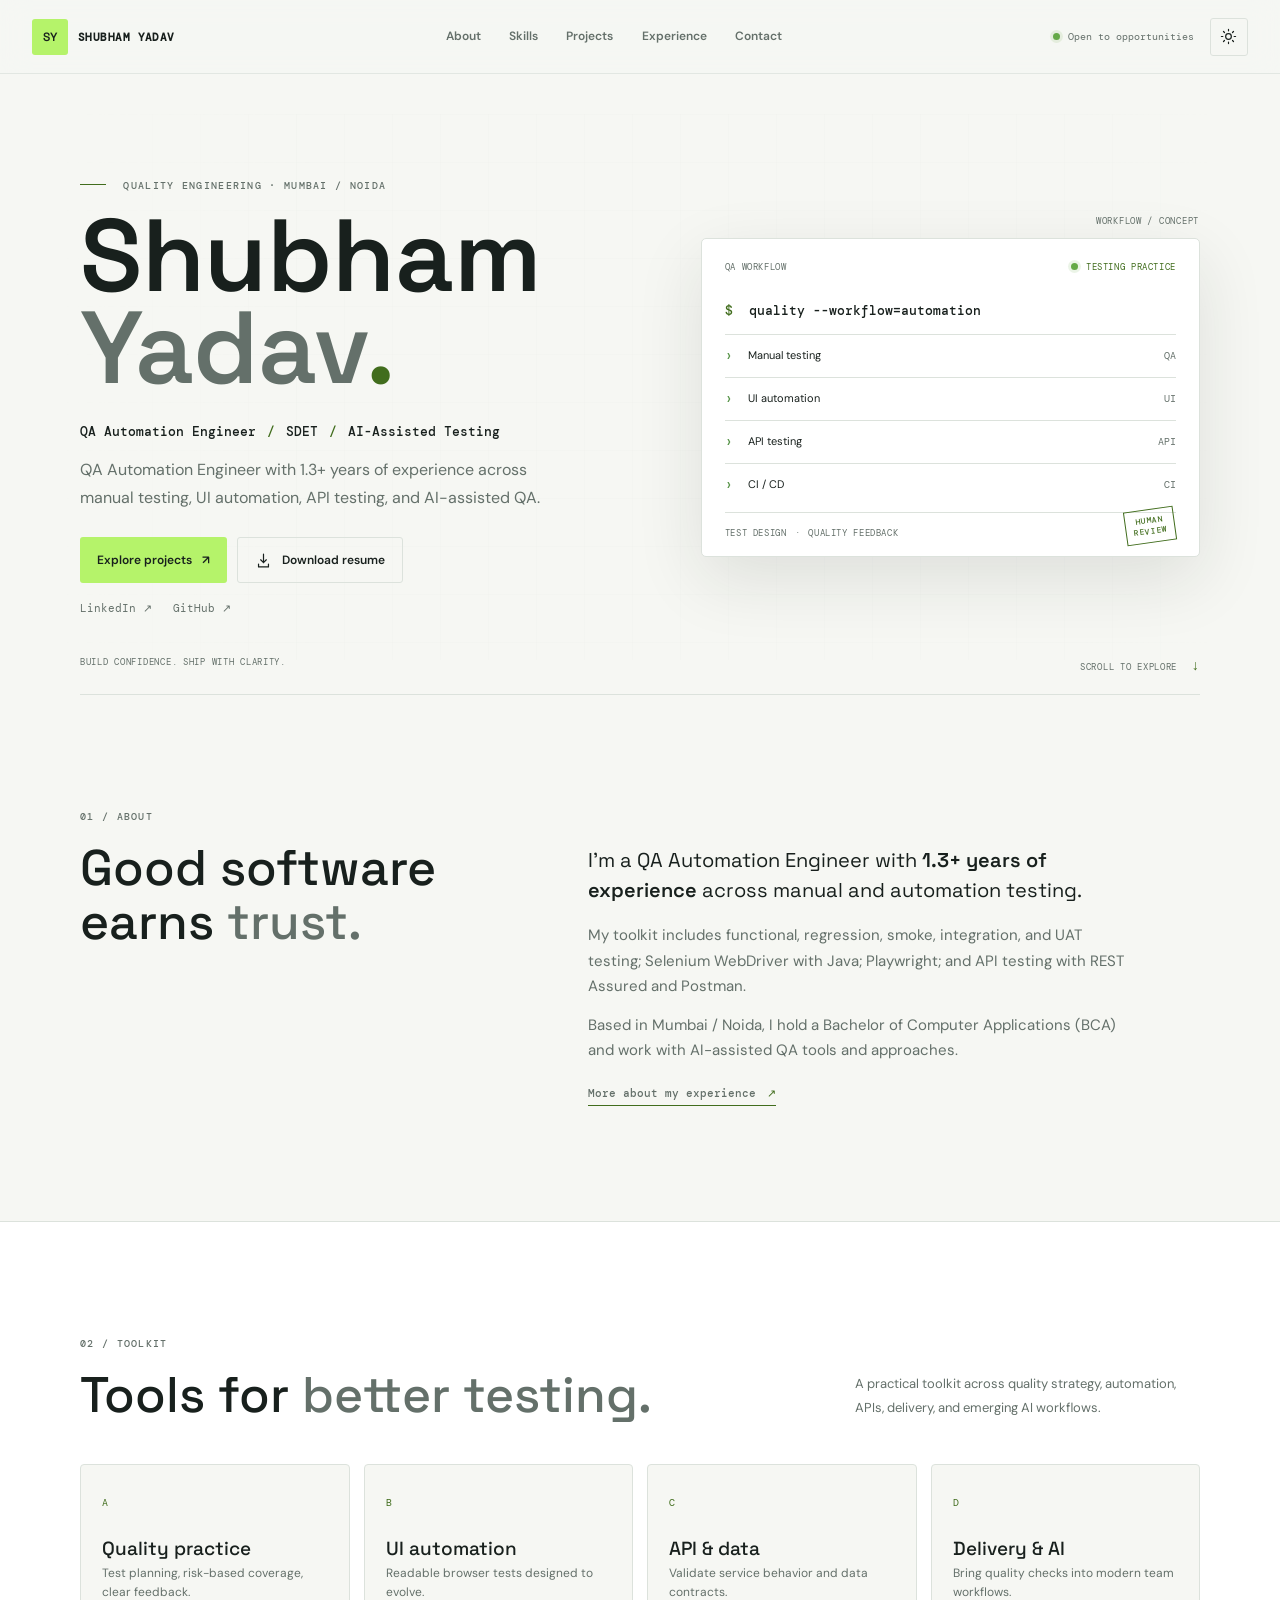
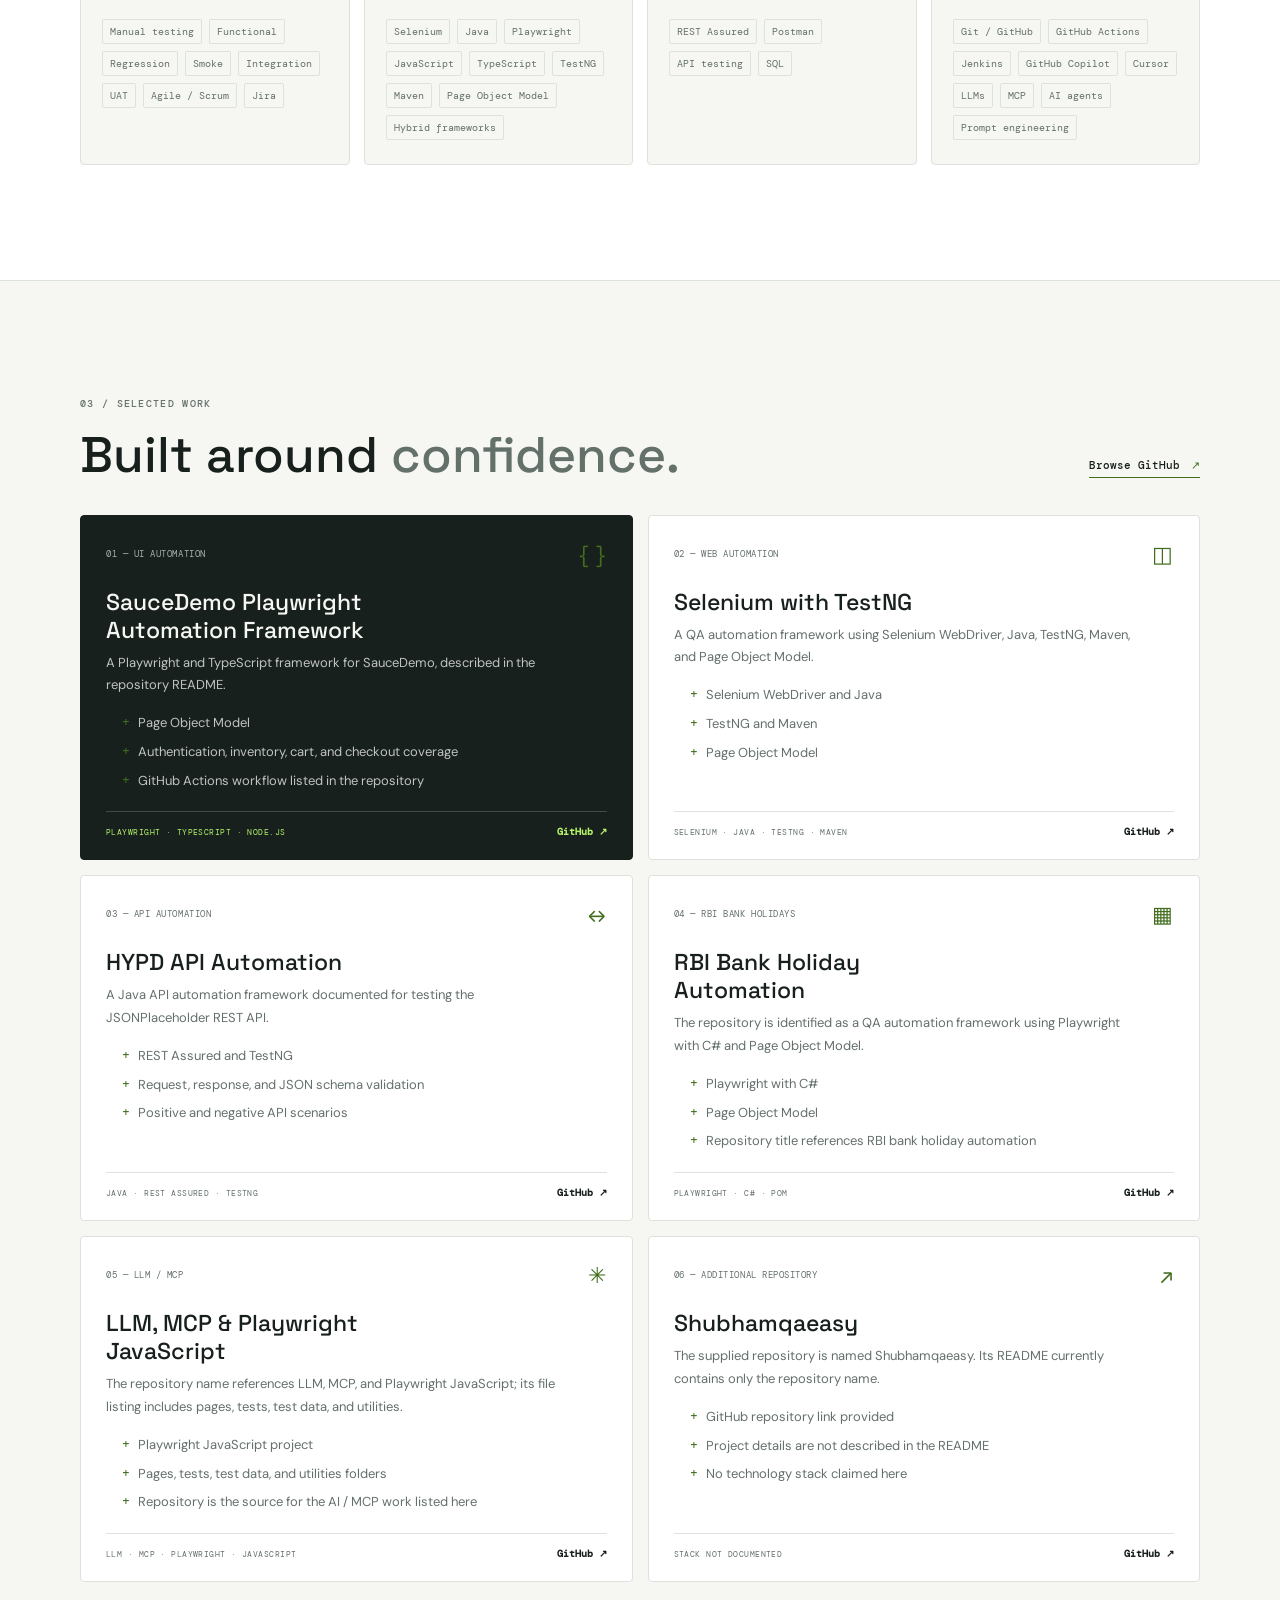
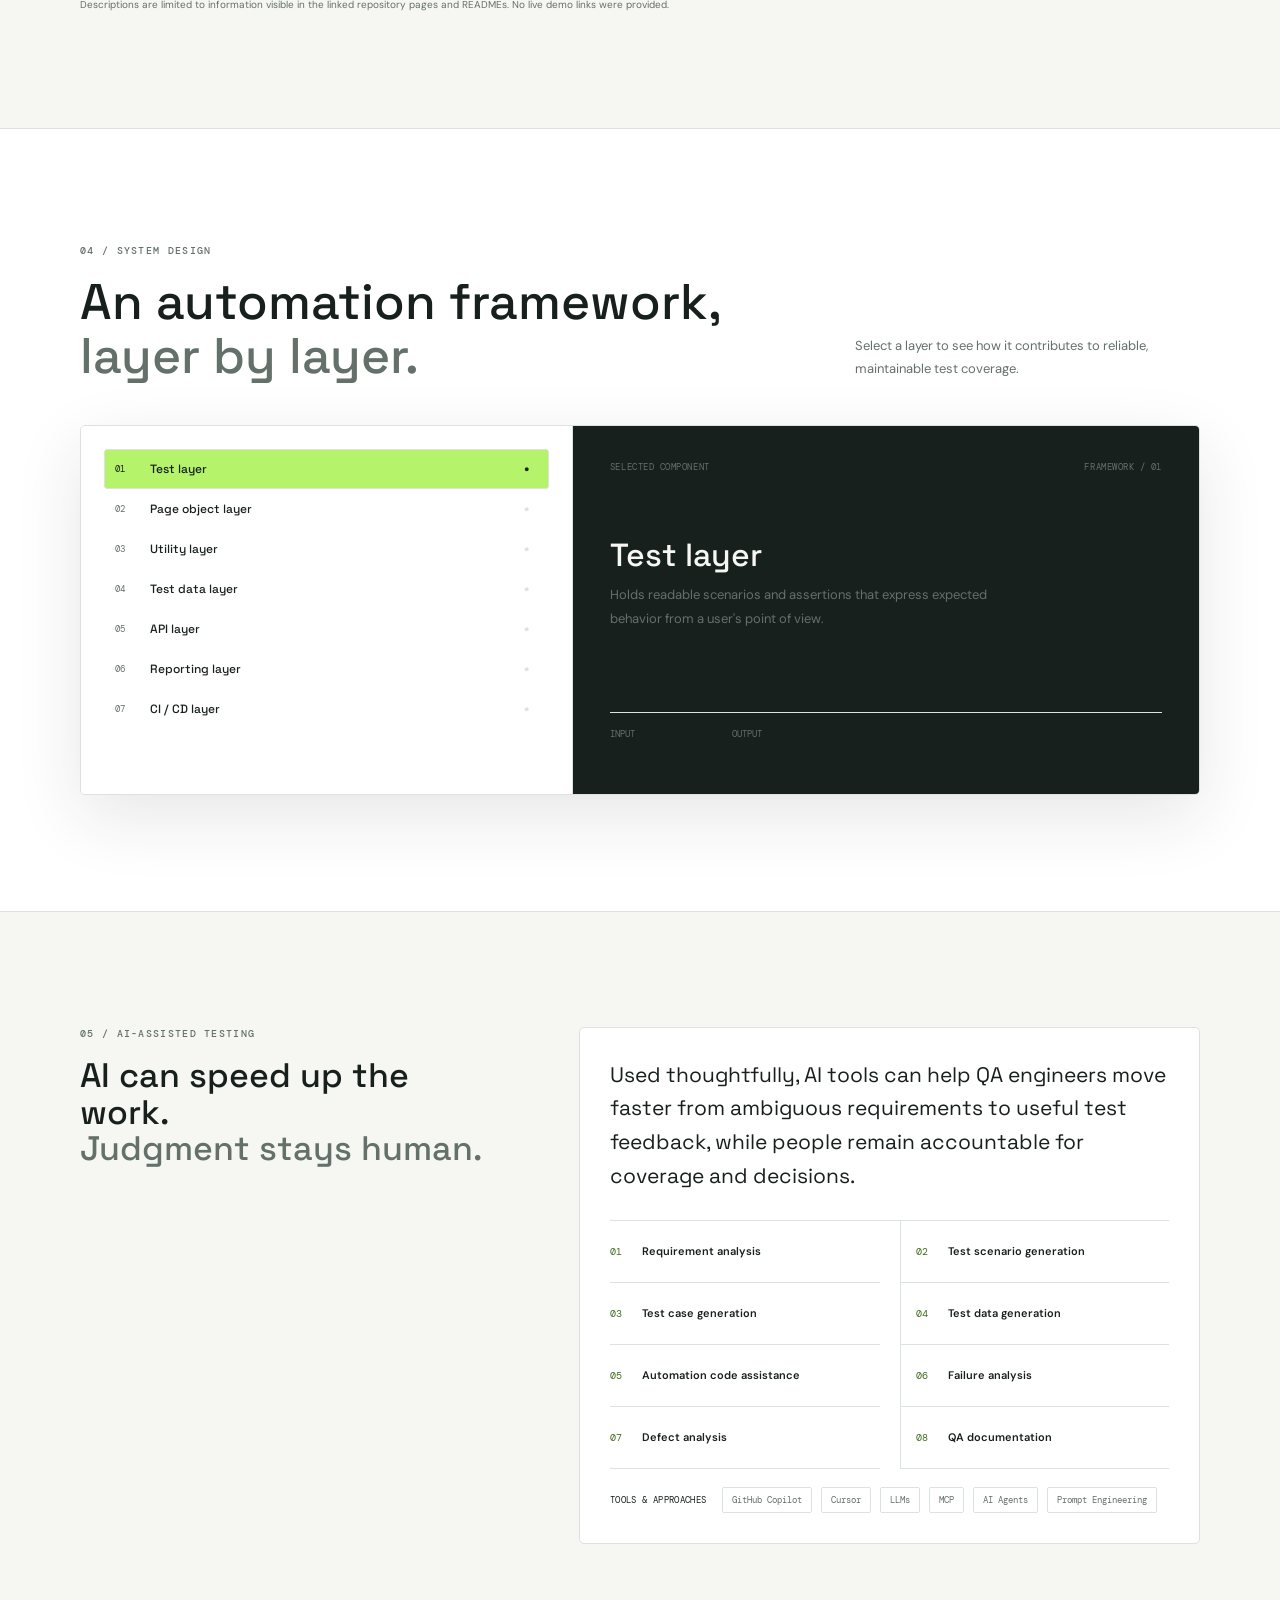
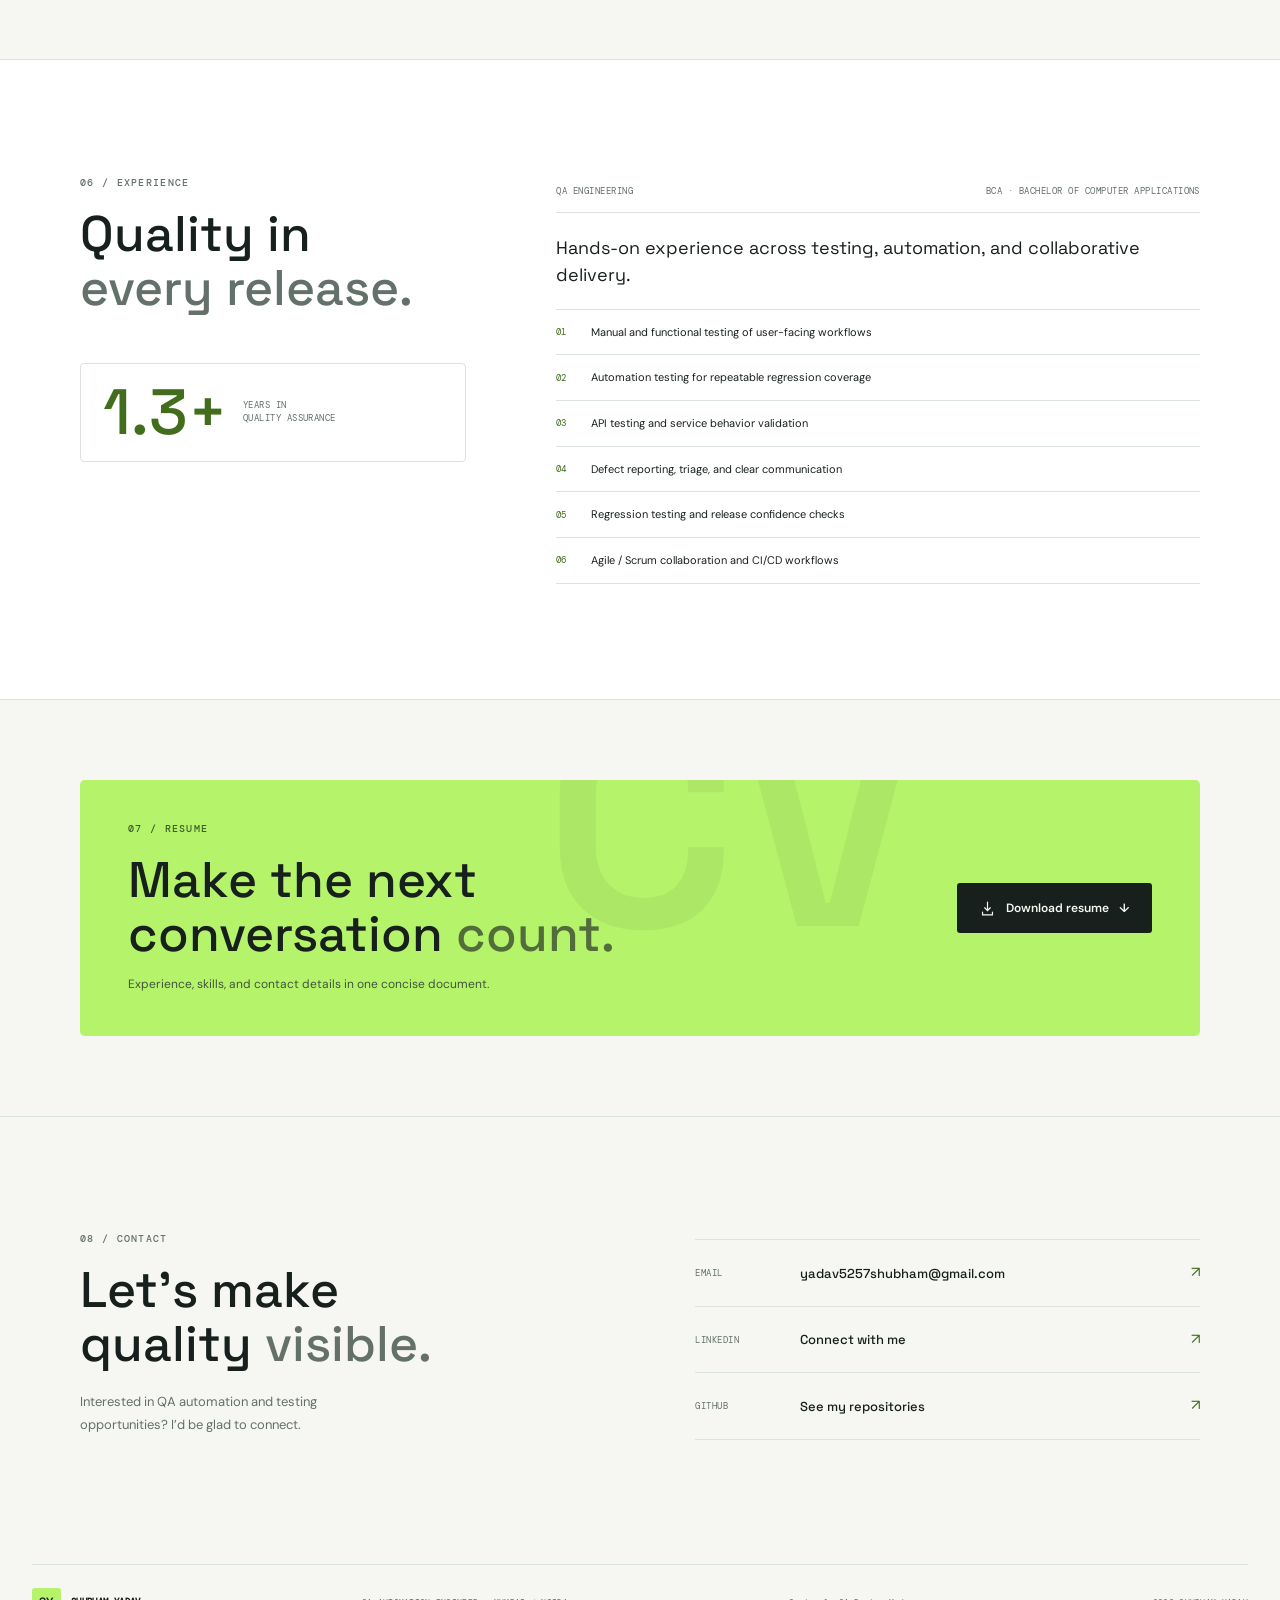
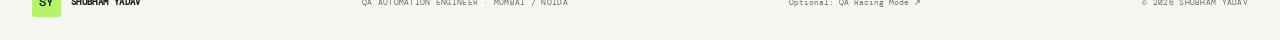
==== index.html @ bbe13eb7 "Creating QA Automation Portfolio" ====
<!doctype html>
<html lang="en" data-theme="light">
  <head>
    <meta charset="utf-8" />
    <meta name="viewport" content="width=device-width, initial-scale=1" />
    <meta name="theme-color" content="#f6f7f3" />
    <meta name="description" content="Shubham Yadav is a QA Automation Engineer focused on reliable web, API, and AI-assisted testing." />
    <meta property="og:title" content="Shubham Yadav | QA Automation Engineer" />
    <meta property="og:description" content="QA Automation Engineer · SDET · AI-Assisted Testing" />
    <meta property="og:type" content="website" />
    <title>Shubham Yadav | QA Automation Engineer</title>
    <link rel="preconnect" href="https://fonts.googleapis.com" />
    <link rel="preconnect" href="https://fonts.gstatic.com" crossorigin />
    <link href="https://fonts.googleapis.com/css2?family=DM+Mono:wght@400;500&family=DM+Sans:wght@400;500;600;700&family=Space+Grotesk:wght@400;500;600;700&display=swap" rel="stylesheet" />
    <link rel="stylesheet" href="styles.css" />
    <script src="script.js" defer></script>
  </head>
  <body>
    <a class="skip-link" href="#main">Skip to content</a>
    <header class="site-header">
      <a class="wordmark" href="#home" aria-label="Shubham Yadav home"><span class="wordmark-mark">SY</span><span>SHUBHAM YADAV</span></a>
      <nav class="main-nav" id="main-navigation" aria-label="Main navigation">
        <a href="#about">About</a><a href="#skills">Skills</a><a href="#projects">Projects</a><a href="#experience">Experience</a><a href="#contact">Contact</a>
      </nav>
      <div class="header-actions">
        <a class="availability" href="mailto:yadav5257shubham@gmail.com"><span class="status-dot"></span> Open to opportunities</a>
        <button class="icon-button menu-toggle" type="button" aria-label="Open navigation" aria-expanded="false" aria-controls="main-navigation"><span></span><span></span></button>
        <button class="icon-button theme-toggle" type="button" aria-label="Switch to dark mode" title="Switch color theme"><svg class="sun-icon" viewBox="0 0 24 24" aria-hidden="true"><circle cx="12" cy="12" r="4"/><path d="M12 2v2m0 16v2M4.93 4.93l1.42 1.42m11.3 11.3 1.42 1.42M2 12h2m16 0h2M4.93 19.07l1.42-1.42m11.3-11.3 1.42-1.42"/></svg><svg class="moon-icon" viewBox="0 0 24 24" aria-hidden="true"><path d="M20.5 15.5A8.5 8.5 0 0 1 8.5 3.5a8.7 8.7 0 1 0 12 12Z"/></svg></button>
      </div>
    </header>

    <main id="main">
      <section class="hero section-wrap" id="home" aria-labelledby="hero-title">
        <div class="hero-copy reveal">
          <p class="eyebrow"><span class="eyebrow-line"></span> QUALITY ENGINEERING · MUMBAI / NOIDA</p>
          <h1 id="hero-title">Shubham<br /><span>Yadav<span class="hero-period">.</span></span></h1>
          <p class="hero-role">QA Automation Engineer <span>/</span> SDET <span>/</span> AI-Assisted Testing</p>
          <p class="hero-intro">QA Automation Engineer with 1.3+ years of experience across manual testing, UI automation, API testing, and AI-assisted QA.</p>
          <div class="hero-actions">
            <a class="button button-primary" href="#projects">Explore projects <span aria-hidden="true">↗</span></a>
            <a class="button button-secondary" href="resume.html" download="Shubham-Yadav-Resume.html"><svg viewBox="0 0 24 24" aria-hidden="true"><path d="M12 3v12m0 0 4-4m-4 4-4-4M5 17v4h14v-4"/></svg> Download resume</a>
          </div>
          <div class="social-links"><a href="https://www.linkedin.com/in/shubham-yadav-qa-engineer" target="_blank" rel="noopener noreferrer">LinkedIn <span aria-hidden="true">↗</span></a><a href="https://github.com/shubhamyadav-qa" target="_blank" rel="noopener noreferrer">GitHub <span aria-hidden="true">↗</span></a></div>
        </div>
        <div class="hero-visual reveal" aria-label="Illustration of a quality assurance test run">
          <div class="visual-top"><span>QA WORKFLOW</span><span class="visual-pass"><i></i> TESTING PRACTICE</span></div>
          <div class="visual-title"><span class="terminal-prompt">$</span> quality --workflow=automation</div>
          <div class="test-list">
            <div class="test-row"><span class="test-check">›</span><span>Manual testing</span><span class="test-duration">QA</span></div>
            <div class="test-row"><span class="test-check">›</span><span>UI automation</span><span class="test-duration">UI</span></div>
            <div class="test-row"><span class="test-check">›</span><span>API testing</span><span class="test-duration">API</span></div>
            <div class="test-row"><span class="test-check">›</span><span>CI / CD</span><span class="test-duration">CI</span></div>
          </div>
          <div class="visual-footer"><span>TEST DESIGN</span><span>·</span><span>QUALITY FEEDBACK</span><span class="coverage-stamp">HUMAN<br />REVIEW</span></div>
          <div class="visual-index">WORKFLOW / CONCEPT</div>
        </div>
        <div class="hero-bottom"><span>BUILD CONFIDENCE. SHIP WITH CLARITY.</span><a href="#about">SCROLL TO EXPLORE <span aria-hidden="true">↓</span></a></div>
      </section>

      <section class="about section-wrap section-pad" id="about">
        <div class="section-heading reveal"><p class="eyebrow">01 / ABOUT</p><h2>Good software<br />earns <em>trust.</em></h2></div>
        <div class="about-copy reveal"><p class="lead-copy">I’m a QA Automation Engineer with <strong>1.3+ years of experience</strong> across manual and automation testing.</p><p>My toolkit includes functional, regression, smoke, integration, and UAT testing; Selenium WebDriver with Java; Playwright; and API testing with REST Assured and Postman.</p><p>Based in Mumbai / Noida, I hold a Bachelor of Computer Applications (BCA) and work with AI-assisted QA tools and approaches.</p><a class="text-link" href="#experience">More about my experience <span aria-hidden="true">↗</span></a></div>
      </section>

      <section class="skills section-pad" id="skills">
        <div class="section-wrap"><div class="section-heading section-heading-wide reveal"><div><p class="eyebrow">02 / TOOLKIT</p><h2>Tools for <em>better testing.</em></h2></div><p class="section-note">A practical toolkit across quality strategy, automation, APIs, delivery, and emerging AI workflows.</p></div>
          <div class="skill-grid">
            <article class="skill-card reveal"><span class="card-number">A</span><h3>Quality practice</h3><p>Test planning, risk-based coverage, clear feedback.</p><div class="tag-list"><span>Manual testing</span><span>Functional</span><span>Regression</span><span>Smoke</span><span>Integration</span><span>UAT</span><span>Agile / Scrum</span><span>Jira</span></div></article>
            <article class="skill-card reveal"><span class="card-number">B</span><h3>UI automation</h3><p>Readable browser tests designed to evolve.</p><div class="tag-list"><span>Selenium</span><span>Java</span><span>Playwright</span><span>JavaScript</span><span>TypeScript</span><span>TestNG</span><span>Maven</span><span>Page Object Model</span><span>Hybrid frameworks</span></div></article>
            <article class="skill-card reveal"><span class="card-number">C</span><h3>API &amp; data</h3><p>Validate service behavior and data contracts.</p><div class="tag-list"><span>REST Assured</span><span>Postman</span><span>API testing</span><span>SQL</span></div></article>
            <article class="skill-card reveal"><span class="card-number">D</span><h3>Delivery &amp; AI</h3><p>Bring quality checks into modern team workflows.</p><div class="tag-list"><span>Git / GitHub</span><span>GitHub Actions</span><span>Jenkins</span><span>GitHub Copilot</span><span>Cursor</span><span>LLMs</span><span>MCP</span><span>AI agents</span><span>Prompt engineering</span></div></article>
          </div>
        </div>
      </section>

      <section class="projects section-wrap section-pad" id="projects">
        <div class="section-heading section-heading-wide reveal"><div><p class="eyebrow">03 / SELECTED WORK</p><h2>Built around <em>confidence.</em></h2></div><a class="text-link" href="https://github.com/shubhamyadav-qa?tab=repositories" target="_blank" rel="noopener noreferrer">Browse GitHub <span aria-hidden="true">↗</span></a></div>
        <div class="project-grid">
          <article class="project-card project-feature reveal"><div class="project-meta"><span>01 — UI AUTOMATION</span><span class="project-glyph">{ }</span></div><h3>SauceDemo Playwright<br />Automation Framework</h3><p>A Playwright and TypeScript framework for SauceDemo, described in the repository README.</p><ul><li>Page Object Model</li><li>Authentication, inventory, cart, and checkout coverage</li><li>GitHub Actions workflow listed in the repository</li></ul><div class="project-bottom"><div class="project-tech">PLAYWRIGHT · TYPESCRIPT · NODE.JS</div><a href="https://github.com/shubhamyadav-qa/hypd-sdet-ui-automation-assignment" target="_blank" rel="noopener noreferrer" class="project-link">GitHub <span aria-hidden="true">↗</span></a></div></article>
          <article class="project-card reveal"><div class="project-meta"><span>02 — WEB AUTOMATION</span><span class="project-glyph">◫</span></div><h3>Selenium with TestNG</h3><p>A QA automation framework using Selenium WebDriver, Java, TestNG, Maven, and Page Object Model.</p><ul><li>Selenium WebDriver and Java</li><li>TestNG and Maven</li><li>Page Object Model</li></ul><div class="project-bottom"><div class="project-tech">SELENIUM · JAVA · TESTNG · MAVEN</div><a href="https://github.com/shubhamyadav-qa/qa-automation-framework-selenium-java" target="_blank" rel="noopener noreferrer" class="project-link">GitHub <span aria-hidden="true">↗</span></a></div></article>
          <article class="project-card reveal"><div class="project-meta"><span>03 — API AUTOMATION</span><span class="project-glyph">↔</span></div><h3>HYPD API Automation</h3><p>A Java API automation framework documented for testing the JSONPlaceholder REST API.</p><ul><li>REST Assured and TestNG</li><li>Request, response, and JSON schema validation</li><li>Positive and negative API scenarios</li></ul><div class="project-bottom"><div class="project-tech">JAVA · REST ASSURED · TESTNG</div><a href="https://github.com/shubhamyadav-qa/hypd-api-automation" target="_blank" rel="noopener noreferrer" class="project-link">GitHub <span aria-hidden="true">↗</span></a></div></article>
          <article class="project-card reveal"><div class="project-meta"><span>04 — RBI BANK HOLIDAYS</span><span class="project-glyph">▦</span></div><h3>RBI Bank Holiday<br />Automation</h3><p>The repository is identified as a QA automation framework using Playwright with C# and Page Object Model.</p><ul><li>Playwright with C#</li><li>Page Object Model</li><li>Repository title references RBI bank holiday automation</li></ul><div class="project-bottom"><div class="project-tech">PLAYWRIGHT · C# · POM</div><a href="https://github.com/shubhamyadav-qa/RBI.BankHolidayAutomation" target="_blank" rel="noopener noreferrer" class="project-link">GitHub <span aria-hidden="true">↗</span></a></div></article>
          <article class="project-card project-ai reveal"><div class="project-meta"><span>05 — LLM / MCP</span><span class="project-glyph">✳</span></div><h3>LLM, MCP &amp; Playwright<br />JavaScript</h3><p>The repository name references LLM, MCP, and Playwright JavaScript; its file listing includes pages, tests, test data, and utilities.</p><ul><li>Playwright JavaScript project</li><li>Pages, tests, test data, and utilities folders</li><li>Repository is the source for the AI / MCP work listed here</li></ul><div class="project-bottom"><div class="project-tech">LLM · MCP · PLAYWRIGHT · JAVASCRIPT</div><a href="https://github.com/shubhamyadav-qa/LLM-MCP-with_Playwrightjavascript" target="_blank" rel="noopener noreferrer" class="project-link">GitHub <span aria-hidden="true">↗</span></a></div></article>
          <article class="project-card reveal"><div class="project-meta"><span>06 — ADDITIONAL REPOSITORY</span><span class="project-glyph">↗</span></div><h3>Shubhamqaeasy</h3><p>The supplied repository is named Shubhamqaeasy. Its README currently contains only the repository name.</p><ul><li>GitHub repository link provided</li><li>Project details are not described in the README</li><li>No technology stack claimed here</li></ul><div class="project-bottom"><div class="project-tech">STACK NOT DOCUMENTED</div><a href="https://github.com/shubhamyadav-qa/Shubhamqaeasy" target="_blank" rel="noopener noreferrer" class="project-link">GitHub <span aria-hidden="true">↗</span></a></div></article>
        </div>
        <p class="project-disclaimer">Descriptions are limited to information visible in the linked repository pages and READMEs. No live demo links were provided.</p>
      </section>

      <section class="framework section-pad" id="framework">
        <div class="section-wrap"><div class="section-heading section-heading-wide reveal"><div><p class="eyebrow">04 / SYSTEM DESIGN</p><h2>An automation framework,<br /><em>layer by layer.</em></h2></div><p class="section-note">Select a layer to see how it contributes to reliable, maintainable test coverage.</p></div>
          <div class="architecture reveal"><div class="architecture-diagram" role="group" aria-label="Interactive automation framework layers">
            <button class="layer-button is-active" type="button" data-layer="test"><span class="layer-id">01</span><span>Test layer</span><span class="layer-signal">●</span></button>
            <button class="layer-button" type="button" data-layer="page"><span class="layer-id">02</span><span>Page object layer</span><span class="layer-signal">●</span></button>
            <button class="layer-button" type="button" data-layer="utility"><span class="layer-id">03</span><span>Utility layer</span><span class="layer-signal">●</span></button>
            <button class="layer-button" type="button" data-layer="data"><span class="layer-id">04</span><span>Test data layer</span><span class="layer-signal">●</span></button>
            <button class="layer-button" type="button" data-layer="api"><span class="layer-id">05</span><span>API layer</span><span class="layer-signal">●</span></button>
            <button class="layer-button" type="button" data-layer="reporting"><span class="layer-id">06</span><span>Reporting layer</span><span class="layer-signal">●</span></button>
            <button class="layer-button" type="button" data-layer="cicd"><span class="layer-id">07</span><span>CI / CD layer</span><span class="layer-signal">●</span></button>
          </div><div class="layer-detail" aria-live="polite"><div class="detail-top"><span class="detail-label">SELECTED COMPONENT</span><span class="detail-path">FRAMEWORK / <span id="detail-index">01</span></span></div><p class="detail-title" id="detail-title">Test layer</p><p class="detail-description" id="detail-description">Holds readable scenarios and assertions that express expected behavior from a user's point of view.</p><div class="detail-connectors"><span>INPUT <b id="detail-input">Requirements</b></span><span>OUTPUT <b id="detail-output">Assertions</b></span></div></div></div>
        </div>
      </section>

      <section class="ai-testing section-wrap section-pad" id="ai-testing">
        <div class="section-heading reveal"><p class="eyebrow">05 / AI-ASSISTED TESTING</p><h2>AI can speed up the work.<br /><em>Judgment stays human.</em></h2></div>
        <div class="ai-content reveal"><p class="lead-copy">Used thoughtfully, AI tools can help QA engineers move faster from ambiguous requirements to useful test feedback, while people remain accountable for coverage and decisions.</p><div class="ai-grid"><div><span>01</span><p>Requirement analysis</p></div><div><span>02</span><p>Test scenario generation</p></div><div><span>03</span><p>Test case generation</p></div><div><span>04</span><p>Test data generation</p></div><div><span>05</span><p>Automation code assistance</p></div><div><span>06</span><p>Failure analysis</p></div><div><span>07</span><p>Defect analysis</p></div><div><span>08</span><p>QA documentation</p></div></div><div class="ai-tools"><span class="ai-tools-label">TOOLS &amp; APPROACHES</span><span>GitHub Copilot</span><span>Cursor</span><span>LLMs</span><span>MCP</span><span>AI Agents</span><span>Prompt Engineering</span></div></div>
      </section>

      <section class="experience section-pad" id="experience">
        <div class="section-wrap experience-layout"><div class="section-heading reveal"><p class="eyebrow">06 / EXPERIENCE</p><h2>Quality in<br /><em>every release.</em></h2><div class="experience-tenure"><strong>1.3+</strong><span>YEARS IN<br />QUALITY ASSURANCE</span></div></div><div class="experience-detail reveal"><div class="experience-top"><span>QA ENGINEERING</span><span>BCA · BACHELOR OF COMPUTER APPLICATIONS</span></div><p class="lead-copy">Hands-on experience across testing, automation, and collaborative delivery.</p><div class="responsibility-list"><div><span>01</span><p>Manual and functional testing of user-facing workflows</p></div><div><span>02</span><p>Automation testing for repeatable regression coverage</p></div><div><span>03</span><p>API testing and service behavior validation</p></div><div><span>04</span><p>Defect reporting, triage, and clear communication</p></div><div><span>05</span><p>Regression testing and release confidence checks</p></div><div><span>06</span><p>Agile / Scrum collaboration and CI/CD workflows</p></div></div></div></div>
      </section>

      <section class="resume-band section-wrap" id="resume"><div class="resume-copy"><p class="eyebrow">07 / RESUME</p><h2>Make the next<br />conversation <em>count.</em></h2><p>Experience, skills, and contact details in one concise document.</p></div><a class="button button-dark" href="resume.html" download="Shubham-Yadav-Resume.html"><svg viewBox="0 0 24 24" aria-hidden="true"><path d="M12 3v12m0 0 4-4m-4 4-4-4M5 17v4h14v-4"/></svg> Download resume <span aria-hidden="true">↓</span></a></section>

      <section class="contact section-pad" id="contact"><div class="section-wrap contact-layout"><div class="contact-heading reveal"><p class="eyebrow">08 / CONTACT</p><h2>Let’s make<br />quality <em>visible.</em></h2><p>Interested in QA automation and testing opportunities? I’d be glad to connect.</p></div><div class="contact-links reveal"><a href="mailto:yadav5257shubham@gmail.com"><span>EMAIL</span><strong>yadav5257shubham@gmail.com</strong><span class="contact-arrow">↗</span></a><a href="https://www.linkedin.com/in/shubham-yadav-qa-engineer" target="_blank" rel="noopener noreferrer"><span>LINKEDIN</span><strong>Connect with me</strong><span class="contact-arrow">↗</span></a><a href="https://github.com/shubhamyadav-qa" target="_blank" rel="noopener noreferrer"><span>GITHUB</span><strong>See my repositories</strong><span class="contact-arrow">↗</span></a></div></div></section>
    </main>

    <footer class="site-footer"><a class="wordmark" href="#home"><span class="wordmark-mark">SY</span><span>SHUBHAM YADAV</span></a><span>QA AUTOMATION ENGINEER · MUMBAI / NOIDA</span><button class="racing-trigger" type="button" aria-expanded="false" aria-controls="racing-panel">Optional: QA Racing Mode <span aria-hidden="true">↗</span></button><span>© <span id="current-year"></span> SHUBHAM YADAV</span></footer>
    <aside class="racing-panel" id="racing-panel" hidden aria-label="QA Racing Mode"><div class="racing-head"><div><p class="eyebrow">EASTER EGG / QA RACING</p><h2>Ready, tester?</h2></div><button class="icon-button racing-close" type="button" aria-label="Close QA Racing Mode">×</button></div><p>Run the arrow-key sequence before the test timer runs out.</p><div class="race-track" aria-hidden="true"><span class="race-car">▰</span></div><div class="race-controls"><span class="race-sequence" id="race-sequence">→ ↓ → ↑</span><button class="button button-primary race-start" type="button">Start run</button></div><p class="race-status" id="race-status" aria-live="polite">Awaiting test execution.</p></aside>
  </body>
</html>
---- styles.css ----
:root{color-scheme:light;--paper:#f6f7f3;--surface:#fff;--ink:#18201d;--muted:#64706a;--line:#dce2dc;--accent:#b5f36a;--accent-deep:#416d1d;--blue:#375e75;--mono:"DM Mono",monospace;--sans:"DM Sans",sans-serif;--display:"Space Grotesk",sans-serif;--shadow:0 18px 60px rgba(24,32,29,.08)}
html[data-theme="dark"]{color-scheme:dark;--paper:#171c1a;--surface:#202724;--ink:#eff2eb;--muted:#a7b1aa;--line:#39433e;--accent:#b5f36a;--accent-deep:#cfefa9;--blue:#a3c8db;--shadow:0 18px 60px rgba(0,0,0,.24)}
*{box-sizing:border-box}html{scroll-behavior:smooth;scroll-padding-top:90px}body{margin:0;background:var(--paper);color:var(--ink);font-family:var(--sans);font-size:15px;line-height:1.65;transition:background .25s,color .25s}a{color:inherit;text-decoration:none}button{font:inherit;color:inherit}.section-wrap{width:min(1120px,calc(100% - 64px));margin-inline:auto}.section-pad{padding-block:108px}.skip-link{position:absolute;top:-50px;left:16px;background:var(--ink);color:var(--paper);padding:10px 14px;z-index:20}.skip-link:focus{top:12px}.site-header{height:78px;width:min(1240px,calc(100% - 64px));margin:auto;display:flex;align-items:center;justify-content:space-between;border-bottom:1px solid var(--line)}.wordmark{display:inline-flex;align-items:center;gap:10px;font:600 11px var(--mono);letter-spacing:.02em;white-space:nowrap}.wordmark-mark{display:grid;place-items:center;width:34px;height:34px;background:var(--accent);color:#18201d;font:600 12px var(--display);border-radius:3px}.main-nav{display:flex;gap:25px}.main-nav a,.social-links a{font-size:12px;color:var(--muted);transition:color .2s}.main-nav a:hover,.social-links a:hover{color:var(--ink)}.header-actions{display:flex;align-items:center;gap:16px}.availability{font:400 10px var(--mono);color:var(--muted);display:flex;align-items:center;gap:8px}.status-dot,.visual-pass i{width:7px;height:7px;border-radius:100%;background:#65a947;box-shadow:0 0 0 3px rgba(101,169,71,.13)}.icon-button{display:grid;place-items:center;width:38px;height:38px;border:1px solid var(--line);background:transparent;border-radius:3px;cursor:pointer}.icon-button svg,.button svg{width:17px;height:17px;fill:none;stroke:currentColor;stroke-width:1.7;stroke-linecap:round;stroke-linejoin:round}.moon-icon{display:none}html[data-theme="dark"] .sun-icon{display:none}html[data-theme="dark"] .moon-icon{display:block;fill:none;stroke:currentColor;stroke-width:1.7;stroke-linecap:round;stroke-linejoin:round}.hero{min-height:590px;padding-block:87px 26px;display:grid;grid-template-columns:1fr .94fr;align-items:center;gap:74px;position:relative}.eyebrow{font:500 10px var(--mono);letter-spacing:.1em;color:var(--muted);margin:0 0 18px}.eyebrow-line{display:inline-block;vertical-align:middle;width:26px;height:1px;background:var(--accent-deep);margin:0 10px 3px 0}.hero h1{font:600 clamp(62px,7.8vw,96px)/.86 var(--display);letter-spacing:0;margin:0 0 27px}.hero h1>span{color:var(--muted)}.hero-period{color:var(--accent-deep)}.hero-role{font:500 13px var(--mono);line-height:1.7;margin:0 0 13px}.hero-role span{color:var(--accent-deep);padding-inline:3px}.hero-intro{max-width:420px;color:var(--muted);font-size:15px;margin:0 0 25px}.hero-actions{display:flex;flex-wrap:wrap;gap:10px}.button{min-height:46px;display:inline-flex;align-items:center;justify-content:center;gap:10px;padding:0 17px;border-radius:3px;font-weight:600;font-size:12px;transition:transform .2s,background .2s}.button:hover{transform:translateY(-2px)}.button-primary{background:var(--accent);color:#18201d}.button-primary:hover{background:#c4fb82}.button-secondary{border:1px solid var(--line);background:transparent}.social-links{display:flex;gap:21px;margin-top:18px}.social-links a{font:400 11px var(--mono)}.hero-visual{position:relative;background:var(--surface);border:1px solid var(--line);box-shadow:var(--shadow);padding:22px 23px 17px;transform:rotate(.7deg);min-height:290px}.visual-top,.visual-footer,.project-meta,.project-bottom,.detail-top,.experience-top{display:flex;justify-content:space-between;align-items:center}.visual-top,.visual-footer{font:400 9px var(--mono);letter-spacing:.07em;color:var(--muted)}.visual-pass{display:flex;align-items:center;gap:8px;color:var(--accent-deep)}.visual-title{margin:29px 0 15px;font:500 13px var(--mono)}.terminal-prompt{color:var(--accent-deep);margin-right:8px}.test-row{height:43px;border-top:1px solid var(--line);display:grid;grid-template-columns:23px 1fr auto;align-items:center;font-size:11px}.test-check{font:500 13px var(--mono);color:#59954a}.test-duration{font:400 10px var(--mono);color:var(--muted)}.visual-footer{justify-content:flex-start;gap:8px;border-top:1px solid var(--line);padding-top:14px;margin-top:6px}.coverage-stamp{position:absolute;right:24px;bottom:13px;color:var(--accent-deep);font:500 8px/1.35 var(--mono);text-align:center;border:1px solid var(--accent-deep);padding:5px 7px;transform:rotate(-8deg)}.visual-index{position:absolute;top:-24px;right:0;font:400 9px var(--mono);color:var(--muted)}.hero-bottom{position:absolute;bottom:20px;left:0;right:0;display:flex;justify-content:space-between;font:400 9px var(--mono);color:var(--muted);letter-spacing:.08em}.hero-bottom a span{color:var(--accent-deep);font-size:14px;margin-left:8px}.about{display:grid;grid-template-columns:.8fr 1.2fr;gap:100px;border-top:1px solid var(--line)}.section-heading h2,.contact-heading h2,.resume-copy h2{font:500 42px/1.08 var(--display);letter-spacing:0;margin:0}.section-heading h2 em,.contact-heading h2 em,.resume-copy h2 em{font-style:normal;color:var(--muted)}.about-copy{max-width:550px;padding-top:35px;color:var(--muted)}.lead-copy{font:400 20px/1.5 var(--display);color:var(--ink);margin:0 0 18px}.lead-copy strong{font-weight:600}.about-copy>p:not(.lead-copy){margin:0 0 13px}.text-link{display:inline-flex;gap:11px;align-items:center;margin-top:9px;font:500 11px var(--mono);border-bottom:1px solid var(--accent-deep);padding-bottom:5px}.text-link span{color:var(--accent-deep)}.skills{background:var(--surface);border-block:1px solid var(--line)}.section-heading-wide{display:flex;align-items:end;justify-content:space-between;gap:30px;margin-bottom:39px}.section-note{max-width:345px;color:var(--muted);font-size:13px;margin:0 0 3px}.skill-grid{display:grid;grid-template-columns:repeat(4,1fr);gap:12px}.skill-card{position:relative;min-height:240px;padding:22px 18px;border:1px solid var(--line);background:var(--paper)}.card-number{font:400 10px var(--mono);color:var(--accent-deep)}.skill-card h3{font:500 18px var(--display);margin:21px 0 3px}.skill-card>p{font-size:11px;color:var(--muted);margin:0 0 16px}.tag-list{display:flex;flex-wrap:wrap;gap:6px}.tag-list span{font:400 9px var(--mono);padding:4px 6px;border:1px solid var(--line);color:var(--muted);line-height:1.3}.projects{padding-bottom:110px}.projects .section-heading-wide{margin-bottom:33px}.projects .section-heading-wide>.text-link{margin-bottom:4px}.project-grid{display:grid;grid-template-columns:1fr 1fr;gap:12px}.project-card{min-height:308px;padding:21px 22px 17px;border:1px solid var(--line);background:var(--surface);display:flex;flex-direction:column}.project-feature{background:var(--ink);color:var(--paper);border-color:var(--ink)}.project-meta{font:400 9px var(--mono);color:var(--muted);letter-spacing:.06em}.project-feature .project-meta{color:#a7b1aa}.project-glyph{font:400 22px var(--display);color:var(--accent-deep)}.project-card h3{font:500 21px/1.2 var(--display);margin:20px 0 8px}.project-card>p{font-size:12px;color:var(--muted);margin:0 0 12px;max-width:470px}.project-feature>p,.project-feature li{color:#b2bdb6}.project-card ul{margin:0 0 16px;padding:0;list-style:none}.project-card li{font-size:11px;color:var(--muted);padding:3px 0}.project-card li::before{content:"+";color:var(--accent-deep);padding-right:8px;font-family:var(--mono)}.project-bottom{margin-top:auto;border-top:1px solid var(--line);padding-top:13px;gap:12px}.project-feature .project-bottom{border-color:#424b46}.project-tech{font:400 8px var(--mono);color:var(--muted);letter-spacing:.055em}.project-link{flex:none;font:500 10px var(--mono);color:var(--ink)}.project-feature .project-link{color:var(--paper)}.project-disclaimer{font-size:10px;color:var(--muted);margin:14px 0 0}.framework{background:var(--surface);border-block:1px solid var(--line)}.architecture{display:grid;grid-template-columns:.88fr 1.12fr;border:1px solid var(--line);background:var(--paper);min-height:370px}.architecture-diagram{display:flex;flex-direction:column;padding:24px;border-right:1px solid var(--line)}.layer-button{display:grid;grid-template-columns:35px 1fr 14px;align-items:center;text-align:left;width:100%;padding:11px 10px;border:1px solid transparent;background:transparent;cursor:pointer;font:500 12px var(--display);transition:background .18s,border-color .18s}.layer-button:hover,.layer-button.is-active{background:var(--surface);border-color:var(--line)}.layer-id{font:400 9px var(--mono);color:var(--muted)}.layer-signal{font-size:9px;color:var(--line)}.layer-button.is-active .layer-signal{color:var(--accent-deep)}.layer-detail{padding:35px 37px;display:flex;flex-direction:column}.detail-top{font:400 9px var(--mono);letter-spacing:.06em;color:var(--muted)}.detail-path{color:var(--muted)}.detail-title{font:500 32px var(--display);margin:62px 0 8px}.detail-description{max-width:440px;color:var(--muted);font-size:13px;margin:0}.detail-connectors{display:flex;gap:38px;margin-top:auto;border-top:1px solid var(--line);padding-top:15px}.detail-connectors span{font:400 9px var(--mono);color:var(--muted);display:flex;flex-direction:column;gap:5px}.detail-connectors b{font-weight:400;color:var(--ink);font-size:11px}.ai-testing{display:grid;grid-template-columns:.8fr 1.2fr;gap:85px}.ai-testing .section-heading h2{font-size:34px}.ai-content>.lead-copy{max-width:580px}.ai-grid{display:grid;grid-template-columns:1fr 1fr;margin-top:28px;border-top:1px solid var(--line)}.ai-grid>div{display:grid;grid-template-columns:32px 1fr;align-items:center;min-height:47px;border-bottom:1px solid var(--line)}.ai-grid>div:nth-child(odd){padding-right:15px}.ai-grid>div:nth-child(even){padding-left:15px;border-left:1px solid var(--line)}.ai-grid span{font:400 9px var(--mono);color:var(--accent-deep)}.ai-grid p{font-size:11px;margin:0}.ai-tools{display:flex;align-items:center;flex-wrap:wrap;gap:7px;margin-top:18px}.ai-tools span{font:400 9px var(--mono);padding:5px 7px;border:1px solid var(--line);color:var(--muted)}.ai-tools .ai-tools-label{border:0;padding-left:0;color:var(--ink);letter-spacing:.04em}.experience{background:var(--surface);border-block:1px solid var(--line)}.experience-layout{display:grid;grid-template-columns:.75fr 1.25fr;gap:90px}.experience-tenure{display:flex;align-items:center;gap:15px;margin-top:48px}.experience-tenure strong{font:500 64px/.9 var(--display);color:var(--accent-deep)}.experience-tenure span{font:400 9px/1.5 var(--mono);letter-spacing:.05em;color:var(--muted)}.experience-detail{padding-top:9px}.experience-top{font:400 9px var(--mono);letter-spacing:.055em;color:var(--muted);padding-bottom:15px;border-bottom:1px solid var(--line);gap:12px}.experience-detail>.lead-copy{font-size:18px;margin:21px 0}.responsibility-list{border-top:1px solid var(--line)}.responsibility-list>div{display:grid;grid-template-columns:35px 1fr;align-items:center;min-height:42px;border-bottom:1px solid var(--line)}.responsibility-list span{font:400 9px var(--mono);color:var(--accent-deep)}.responsibility-list p{font-size:11px;margin:0}.resume-band{width:min(1120px,calc(100% - 64px));margin:80px auto;min-height:260px;background:var(--accent);color:#18201d;padding:42px 50px;display:flex;align-items:center;justify-content:space-between;gap:25px;position:relative;overflow:hidden}.resume-band::after{content:"CV";position:absolute;right:25%;top:-100px;color:rgba(24,32,29,.055);font:600 300px/.95 var(--display);pointer-events:none}.resume-band .eyebrow{color:#3d5d28}.resume-copy h2{font-size:37px}.resume-copy h2 em{color:#536c3b}.resume-copy>p:last-child{font-size:12px;color:#42553a;margin:13px 0 0}.button-dark{position:relative;z-index:1;background:#18201d;color:#f6f7f3}.contact{border-top:1px solid var(--line)}.contact-layout{display:grid;grid-template-columns:1fr 1fr;gap:110px}.contact-heading>p:last-child{color:var(--muted);font-size:13px;max-width:300px;margin-top:20px}.contact-links{padding-top:7px}.contact-links>a{display:grid;grid-template-columns:90px 1fr 20px;align-items:center;gap:15px;padding:19px 0;border-bottom:1px solid var(--line)}.contact-links>a:first-child{border-top:1px solid var(--line)}.contact-links>a>span:first-child{font:400 9px var(--mono);letter-spacing:.06em;color:var(--muted)}.contact-links strong{font:500 13px var(--display);overflow-wrap:anywhere}.contact-arrow{justify-self:end;color:var(--accent-deep)}.site-footer{min-height:76px;width:min(1240px,calc(100% - 64px));margin:auto;display:flex;align-items:center;justify-content:space-between;gap:20px;border-top:1px solid var(--line);font:400 8px var(--mono);letter-spacing:.035em;color:var(--muted)}.site-footer .wordmark{color:var(--ink);font-size:9px}.site-footer .wordmark-mark{width:29px;height:29px}.racing-trigger{border:0;background:transparent;padding:7px 0;color:var(--muted);font:400 8px var(--mono);cursor:pointer}.racing-trigger:hover{color:var(--ink)}.racing-trigger span{color:var(--accent-deep)}.reveal{opacity:0;transform:translateY(13px);transition:opacity .55s ease,transform .55s ease}.reveal.is-visible{opacity:1;transform:translateY(0)}.racing-panel{position:fixed;z-index:10;right:20px;bottom:20px;width:min(390px,calc(100% - 40px));padding:22px;background:var(--surface);border:1px solid var(--line);box-shadow:var(--shadow)}.racing-head{display:flex;justify-content:space-between;align-items:start}.racing-head .eyebrow{margin-bottom:5px}.racing-head h2{font:500 24px var(--display);margin:0}.racing-close{font-size:20px}.racing-panel>p{font-size:12px;color:var(--muted)}.race-track{height:45px;background:repeating-linear-gradient(90deg,var(--paper) 0 18px,var(--line) 18px 20px);border:1px solid var(--line);display:flex;align-items:center;padding:0 8px}.race-car{color:var(--accent-deep);font-size:18px;transition:margin-left .15s}.race-controls{display:flex;align-items:center;justify-content:space-between;margin-top:12px}.race-sequence{font:500 16px var(--mono);letter-spacing:.15em}.race-start{min-height:38px}.race-status{margin:10px 0 0!important;min-height:20px;font:400 10px var(--mono)!important}
@media(max-width:900px){.main-nav{gap:14px}.main-nav a{font-size:11px}.availability{display:none}.hero{gap:35px}.skill-grid{grid-template-columns:repeat(2,1fr)}.skill-card{min-height:210px}.about,.ai-testing{gap:55px}.experience-layout{gap:55px}.section-pad{padding-block:84px}}
@media(max-width:680px){html{scroll-padding-top:72px}.section-wrap,.site-header,.site-footer{width:calc(100% - 36px)}.site-header{height:66px}.main-nav{display:none}.header-actions{margin-left:auto}.hero{padding-top:65px;min-height:auto;grid-template-columns:1fr;gap:46px;padding-bottom:77px}.hero h1{font-size:76px}.hero-visual{max-width:500px;width:calc(100% - 8px);margin:0 0 0 5px;min-height:270px}.hero-bottom{bottom:21px;font-size:8px}.section-pad{padding-block:72px}.about,.ai-testing,.experience-layout,.contact-layout{grid-template-columns:1fr;gap:27px}.about-copy{padding-top:0}.section-heading h2,.contact-heading h2{font-size:36px}.section-heading-wide{align-items:flex-start;flex-direction:column;gap:13px;margin-bottom:27px}.section-note{max-width:450px}.skill-grid,.project-grid{grid-template-columns:1fr}.skill-card{min-height:0;padding:20px}.skill-card h3{margin-top:13px}.project-card{min-height:290px;padding:19px}.project-card h3{font-size:20px}.architecture{grid-template-columns:1fr}.architecture-diagram{border-right:0;border-bottom:1px solid var(--line);padding:13px}.layer-button{padding:9px}.layer-detail{min-height:260px;padding:24px}.detail-title{font-size:27px;margin-top:42px}.ai-testing .section-heading h2{font-size:30px}.experience-tenure{margin-top:25px}.experience-top{align-items:flex-start;flex-direction:column;gap:4px}.resume-band{width:calc(100% - 36px);margin:50px auto;padding:30px 25px;min-height:250px;align-items:flex-start;justify-content:center;flex-direction:column}.resume-band::after{right:-20px;top:-42px;font-size:190px}.resume-copy h2{font-size:33px}.button-dark{min-height:43px}.contact-links>a{grid-template-columns:72px 1fr 18px;gap:9px}.site-footer{padding-block:17px;min-height:92px;display:grid;grid-template-columns:1fr auto;gap:8px 14px}.site-footer>span:nth-child(2){grid-column:1;grid-row:2}.site-footer .racing-trigger{grid-column:2;grid-row:1/3;text-align:right;max-width:118px;line-height:1.5}.site-footer>span:last-child{grid-column:1;grid-row:3}.racing-panel{right:12px;bottom:12px;width:calc(100% - 24px)}}
@media(max-width:390px){.hero h1{font-size:65px}.hero-role{font-size:11px}.hero-actions .button{padding-inline:12px;font-size:11px}.visual-top{font-size:8px}.coverage-stamp{right:14px}.contact-links>a{grid-template-columns:62px 1fr 16px}.contact-links strong{font-size:11px}}
@media(prefers-reduced-motion:reduce){*,*::before,*::after{scroll-behavior:auto!important;transition-duration:.01ms!important;animation-duration:.01ms!important}.reveal{opacity:1;transform:none}}

/* Visual refinement */
:root{--shadow:0 22px 68px rgba(24,32,29,.11)}
html{scroll-padding-top:96px}
body{font-size:15px;line-height:1.7}
a,button{-webkit-tap-highlight-color:transparent}
a:focus-visible,button:focus-visible{outline:2px solid var(--accent-deep);outline-offset:4px}
.site-header{position:sticky;top:0;z-index:30;width:100%;max-width:none;height:74px;padding-inline:max(32px,calc((100vw - 1240px)/2));background:color-mix(in srgb,var(--paper) 90%,transparent);backdrop-filter:blur(14px);border-bottom-color:color-mix(in srgb,var(--line) 75%,transparent)}
.wordmark{font-size:11px;letter-spacing:.04em}
.wordmark-mark{width:36px;height:36px;transition:transform .2s ease,background .2s ease}
.wordmark:hover .wordmark-mark{transform:rotate(-6deg);background:var(--accent-deep);color:var(--paper)}
.main-nav{align-items:center;gap:clamp(14px,2.2vw,29px)}
.main-nav a{position:relative;padding-block:8px;font-size:12px;font-weight:600}
.main-nav a::after{position:absolute;right:0;bottom:2px;left:0;height:1px;background:var(--accent-deep);content:"";transform:scaleX(0);transform-origin:left;transition:transform .2s ease}
.main-nav a:hover::after,.main-nav a:focus-visible::after{transform:scaleX(1)}
.menu-toggle{display:none}
.hero{min-height:620px;padding-top:86px;padding-bottom:60px;gap:clamp(42px,7vw,92px)}
.hero::before{position:absolute;inset:40px -24px 34px;z-index:-1;background:linear-gradient(90deg,color-mix(in srgb,var(--line) 34%,transparent) 1px,transparent 1px),linear-gradient(color-mix(in srgb,var(--line) 34%,transparent) 1px,transparent 1px);background-size:48px 48px;mask-image:linear-gradient(90deg,transparent,#000 22%,#000 88%,transparent);content:"";opacity:.28;pointer-events:none}
.hero h1{font-size:clamp(72px,8vw,104px);line-height:.9}
.hero-intro{max-width:460px;font-size:16px;line-height:1.75}
.hero-visual{border-radius:5px;transform:rotate(.35deg);transition:transform .28s ease,box-shadow .28s ease}
.hero-visual:hover{transform:rotate(0) translateY(-3px);box-shadow:0 25px 75px rgba(24,32,29,.15)}
.visual-index{letter-spacing:.08em}
.section-pad{padding-block:clamp(78px,9vw,118px)}
.section-heading h2,.contact-heading h2,.resume-copy h2{font-size:clamp(37px,4.2vw,50px);line-height:1.08}
.eyebrow{letter-spacing:.13em}
.section-heading-wide{margin-bottom:42px}
.section-note{line-height:1.8}
.skill-grid{gap:14px}
.skill-card{min-height:260px;padding:24px 21px;border-radius:4px;transition:transform .22s ease,border-color .22s ease,box-shadow .22s ease,background .22s ease}
.skill-card:hover{transform:translateY(-4px);border-color:var(--accent-deep);box-shadow:var(--shadow)}
.skill-card h3{font-size:19px}
.skill-card>p{font-size:12px;line-height:1.65}
.tag-list{gap:7px}
.tag-list span{font-size:10px;padding:5px 7px;border-radius:2px}
.project-grid{gap:15px}
.project-card{min-height:326px;padding:24px 25px 20px;border-radius:4px;transition:transform .22s ease,border-color .22s ease,box-shadow .22s ease}
.project-card:hover{transform:translateY(-4px);border-color:var(--accent-deep);box-shadow:var(--shadow)}
.project-card h3{font-size:23px;line-height:1.22}
.project-card>p,.project-card li{font-size:13px;line-height:1.75}
.project-card ul{padding-left:16px}
.project-feature{background:var(--ink);color:var(--paper)}
.project-feature>p,.project-feature li{color:color-mix(in srgb,var(--paper) 76%,transparent)}
.project-feature .project-tech,.project-feature .project-link{color:var(--accent)}
html[data-theme="dark"] .project-feature .project-meta{color:#59635d}
html[data-theme="dark"] .project-feature .project-glyph,html[data-theme="dark"] .project-feature .project-tech,html[data-theme="dark"] .project-feature .project-link{color:#416d1d}
.project-link{font-weight:600;border-bottom:1px solid transparent;transition:border-color .2s ease,color .2s ease}
.project-link:hover{border-color:currentColor}
.architecture{gap:0;border:1px solid var(--line);border-radius:5px;overflow:hidden;box-shadow:var(--shadow)}
.architecture-diagram{padding:23px;background:var(--surface)}
.layer-button{border-radius:3px;transition:background .18s ease,color .18s ease,transform .18s ease}
.layer-button:hover{transform:translateX(3px);background:color-mix(in srgb,var(--accent) 15%,var(--surface))}
.layer-button.is-active{background:var(--accent);color:#18201d}
.layer-button.is-active .layer-id,.layer-button.is-active .layer-signal{color:#18201d}
.layer-detail{background:var(--ink);color:var(--paper)}
.detail-description{max-width:430px;line-height:1.8}
.detail-connectors span{border-color:color-mix(in srgb,var(--paper) 22%,transparent)}
.ai-content{padding:30px;background:var(--surface);border:1px solid var(--line);border-radius:5px}
.ai-content>.lead-copy{max-width:760px;font-size:21px;line-height:1.6}
.ai-grid{gap:0 20px;border-top:1px solid var(--line)}
.ai-grid>div{min-height:62px;border-bottom:1px solid var(--line);transition:padding .18s ease,color .18s ease}
.ai-grid>div:hover{padding-left:5px;color:var(--accent-deep)}
.ai-grid>div span{font-size:10px}
.ai-grid>div p{font-weight:600}
.ai-tools{gap:9px}
.ai-tools>span:not(.ai-tools-label){padding:6px 9px;border:1px solid var(--line);border-radius:2px}
.experience-tenure{padding:20px 22px;border:1px solid var(--line);border-radius:4px}
.responsibility-list>div{padding-block:13px}
.resume-band{min-height:255px;padding:42px 48px;border-radius:5px}
.resume-band .button{min-height:50px;padding-inline:22px}
.contact-links>a{padding:20px 0;transition:padding .2s ease,color .2s ease}
.contact-links>a:hover{padding-inline:8px;color:var(--accent-deep)}
.site-footer{border-top:1px solid var(--line)}
.racing-trigger{transition:color .2s ease}
.racing-trigger:hover{color:var(--accent-deep)}
.reveal{transition:opacity .55s ease,transform .55s cubic-bezier(.2,.7,.2,1)}
.reveal.is-visible{transform:translateY(0)}
@media(max-width:900px){
	.site-header{padding-inline:24px}
	.hero{min-height:570px;gap:35px}
	.skill-card{min-height:235px}
	.project-card{min-height:320px}
	.architecture{grid-template-columns:.9fr 1.1fr}
}
@media(max-width:680px){
	html{scroll-padding-top:78px}
	.ai-testing{grid-template-columns:minmax(0,1fr)}
	.ai-content{min-width:0}
	.site-header{height:66px;padding-inline:18px}
	.header-actions{gap:9px}
	.menu-toggle{display:grid;gap:5px;align-content:center}
	.menu-toggle span{width:16px;height:1.5px;background:currentColor;transition:transform .18s ease}
	.menu-toggle[aria-expanded="true"] span:first-child{transform:translateY(3.25px) rotate(45deg)}
	.menu-toggle[aria-expanded="true"] span:last-child{transform:translateY(-3.25px) rotate(-45deg)}
	.main-nav{position:absolute;top:calc(100% + 8px);right:18px;left:18px;z-index:40;display:grid;gap:2px;padding:9px;background:var(--surface);border:1px solid var(--line);border-radius:4px;box-shadow:var(--shadow);opacity:0;visibility:hidden;transform:translateY(-5px);transition:opacity .18s ease,transform .18s ease,visibility .18s}
	.main-nav.is-open{opacity:1;visibility:visible;transform:translateY(0)}
	.main-nav a{padding:11px 12px;font-size:13px}
	.main-nav a::after{display:none}
	.hero{padding-top:62px;gap:39px}
	.hero::before{inset:25px -12px 44px;background-size:36px 36px}
	.hero h1{font-size:clamp(66px,18vw,82px)}
	.hero-intro{font-size:15px}
	.hero-visual{transform:none}
	.section-heading-wide{gap:18px}
	.ai-testing .section-heading{min-width:0}
	.ai-testing .section-heading h2{font-size:clamp(24px,7.5vw,30px);overflow-wrap:anywhere}
	.skill-grid,.project-grid{gap:11px}
	.skill-card{padding:22px;}
	.project-card{min-height:0;padding:21px}
	.project-card h3{font-size:22px}
	.project-bottom{align-items:flex-start;gap:12px}
	.project-tech{max-width:75%;line-height:1.6}
	.architecture{grid-template-columns:1fr}
	.architecture-diagram{padding:13px}
	.layer-detail{min-height:240px}
	.ai-content{padding:22px 19px}
	.ai-grid{grid-template-columns:1fr 1fr;column-gap:13px}
	.ai-grid>div{min-height:68px;align-items:flex-start;flex-direction:column;justify-content:center;gap:2px}
	.ai-grid>div p{font-size:12px;line-height:1.4}
	.resume-band{padding:30px 25px}
	.contact-links>a{grid-template-columns:72px minmax(0,1fr) 18px}
	.contact-links strong{overflow-wrap:anywhere}
}
@media(max-width:390px){
	.section-wrap,.site-footer{width:calc(100% - 32px)}
	.hero-actions{align-items:stretch}
	.hero-actions .button{flex:1;padding-inline:10px}
	.project-card{padding:18px}
	.project-card h3{font-size:20px}
	.project-bottom{flex-direction:column}
	.project-tech{max-width:100%}
	.contact-links>a{grid-template-columns:58px minmax(0,1fr) 16px;gap:8px}
}
@media(prefers-reduced-motion:reduce){
	.hero-visual,.skill-card,.project-card,.layer-button,.ai-grid>div,.contact-links>a,.wordmark-mark{transition:none}
	.hero-visual:hover,.skill-card:hover,.project-card:hover,.layer-button:hover{transform:none}
}
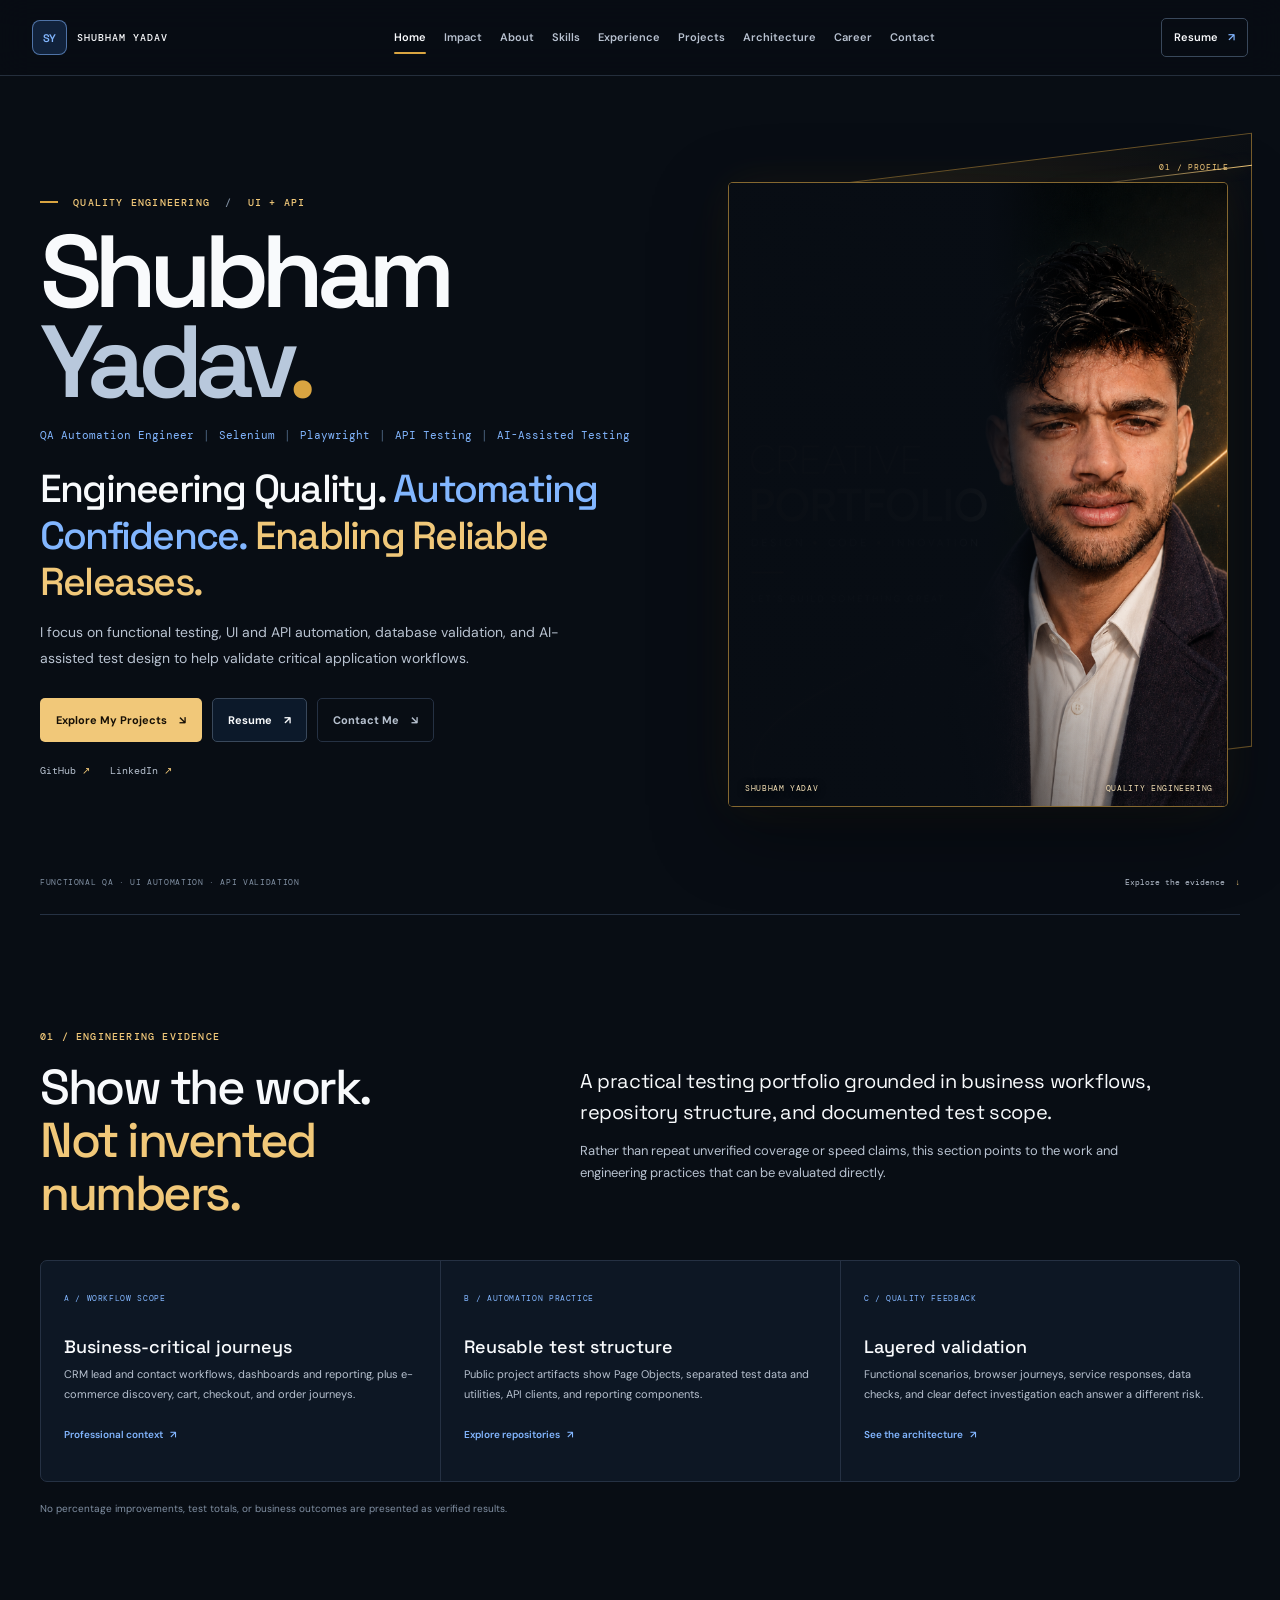
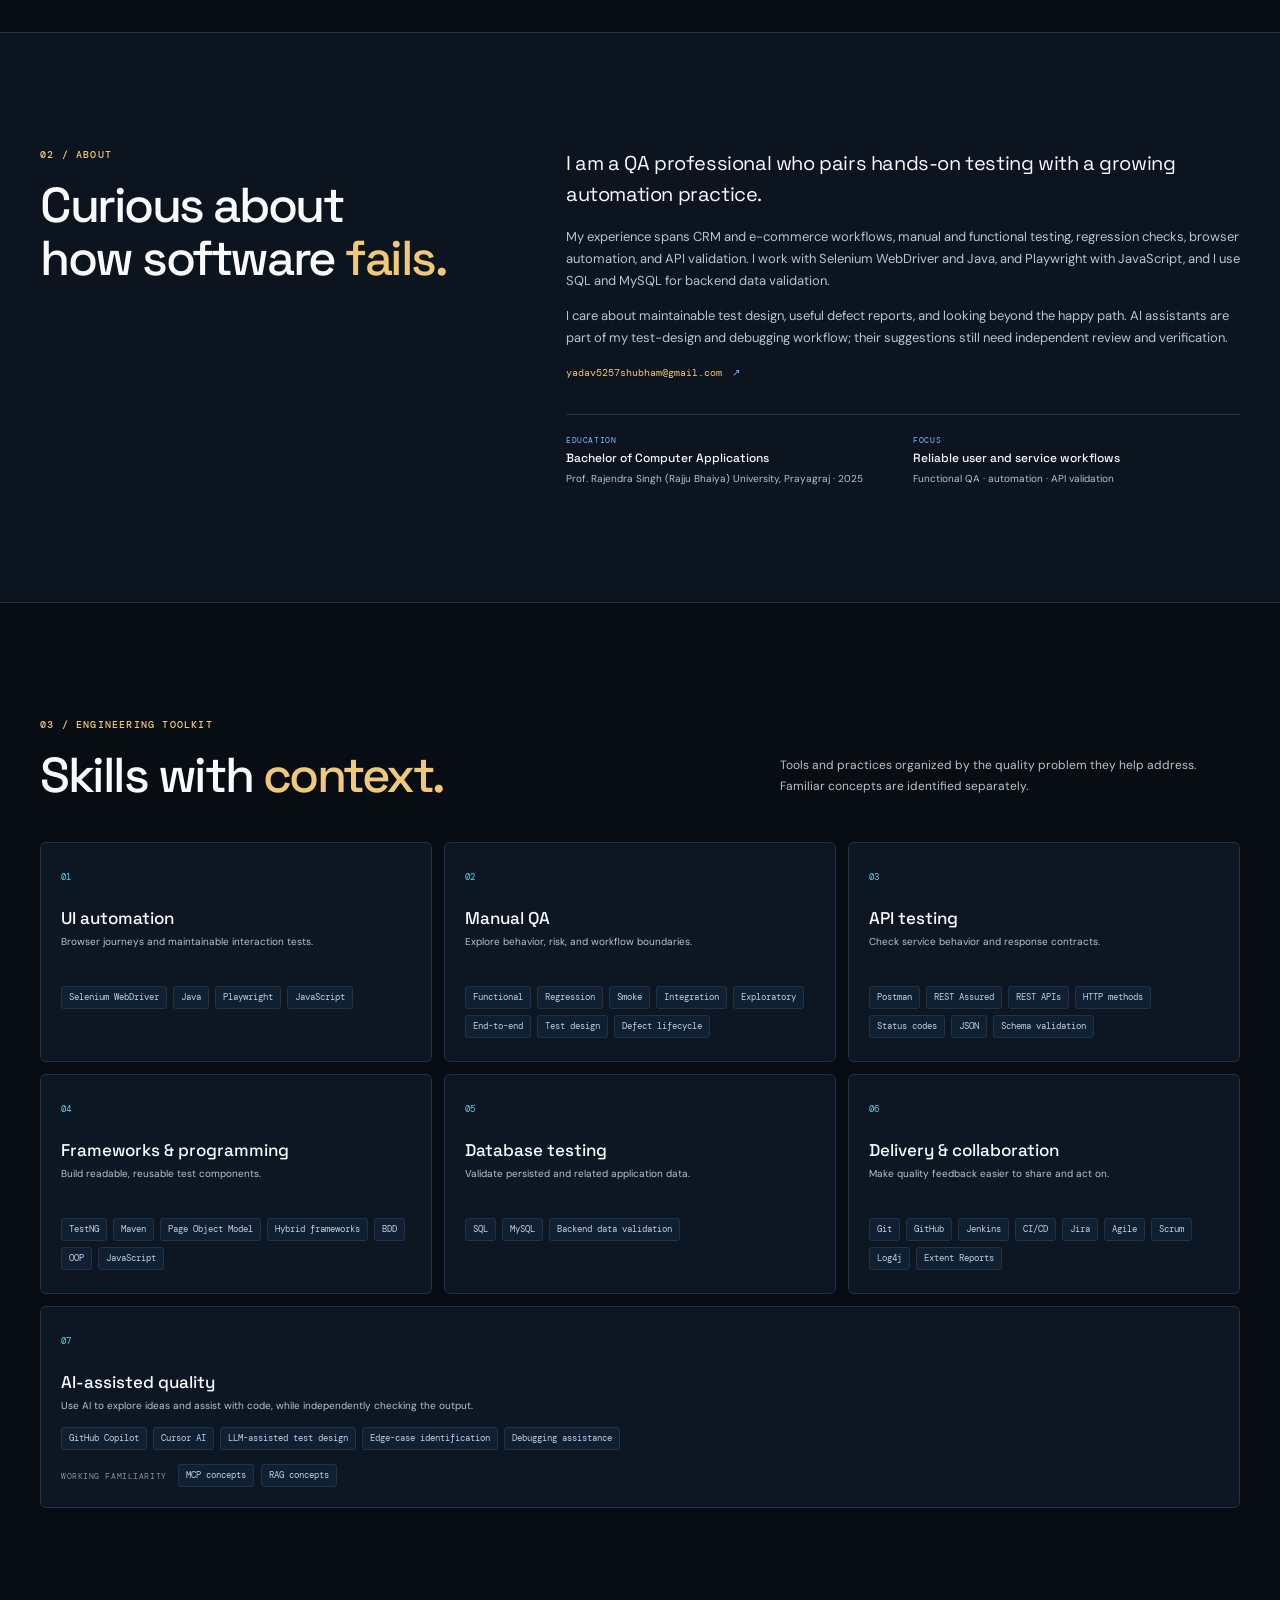
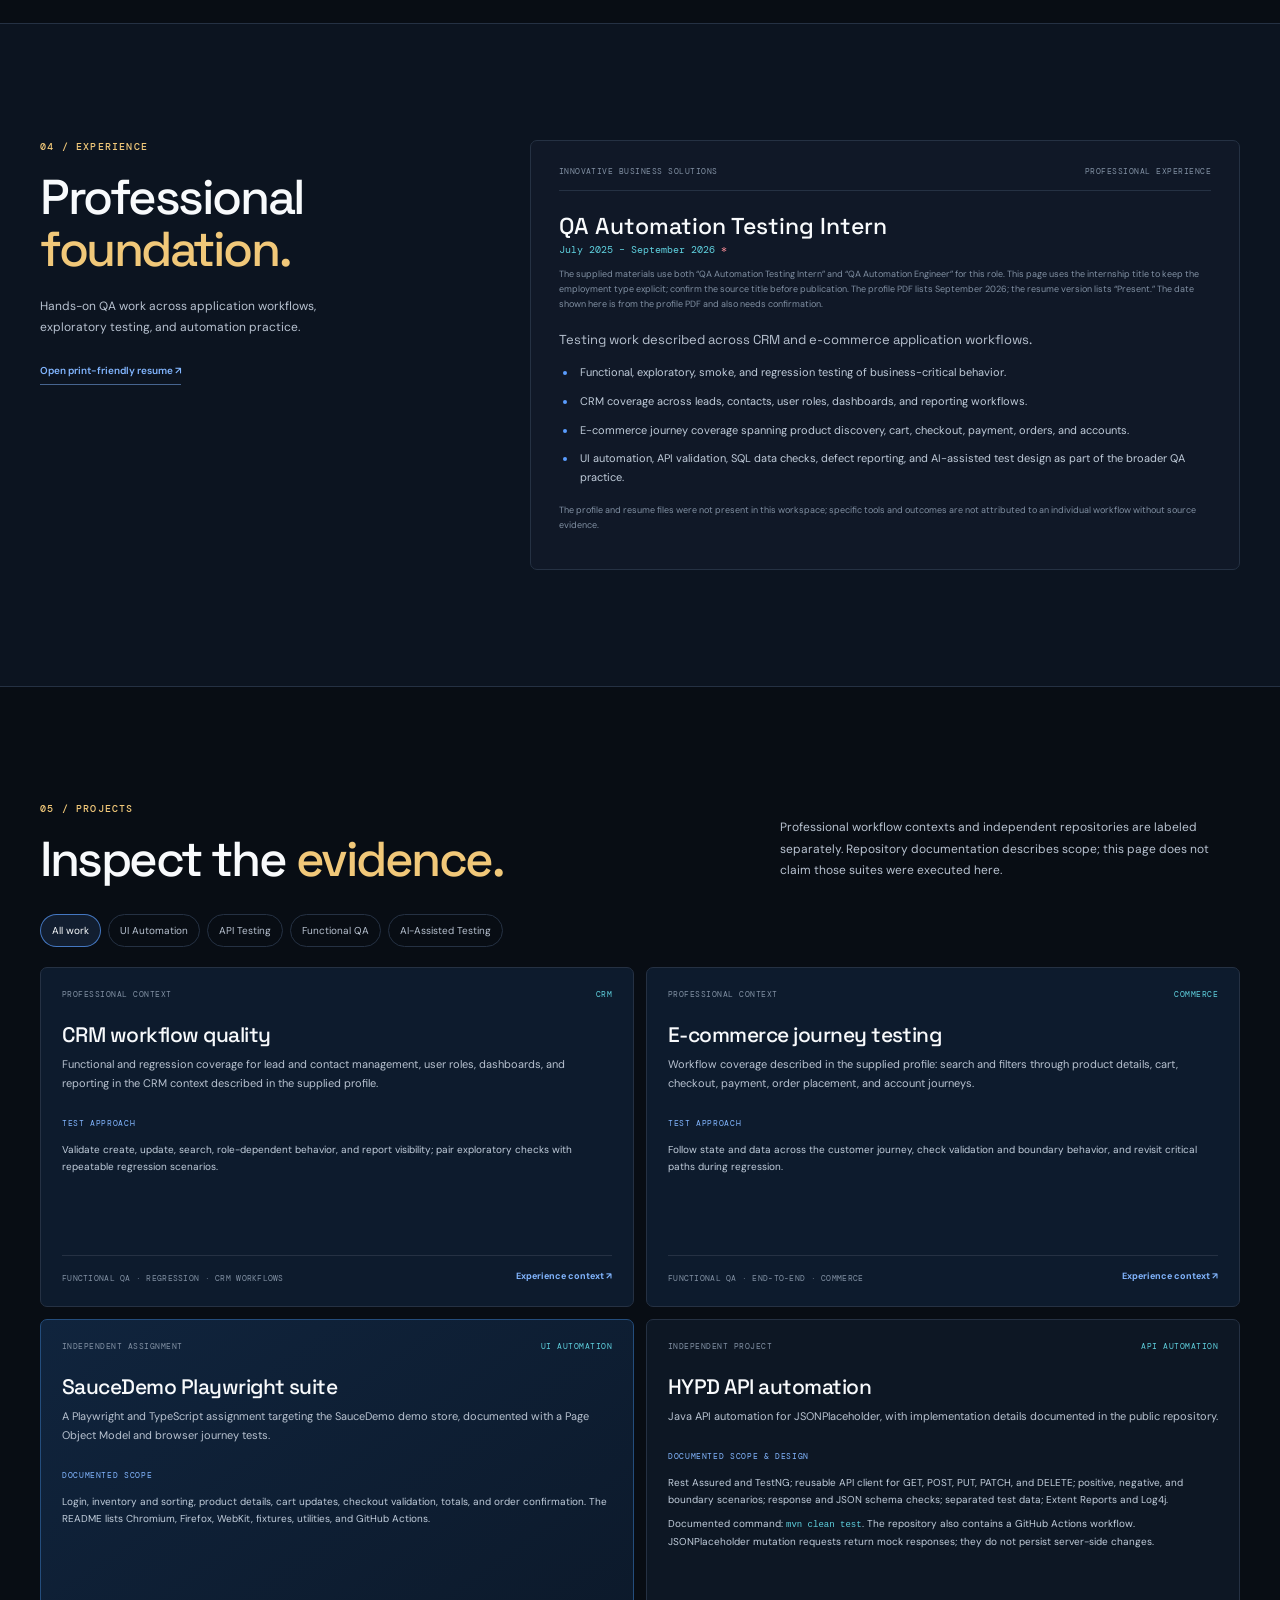
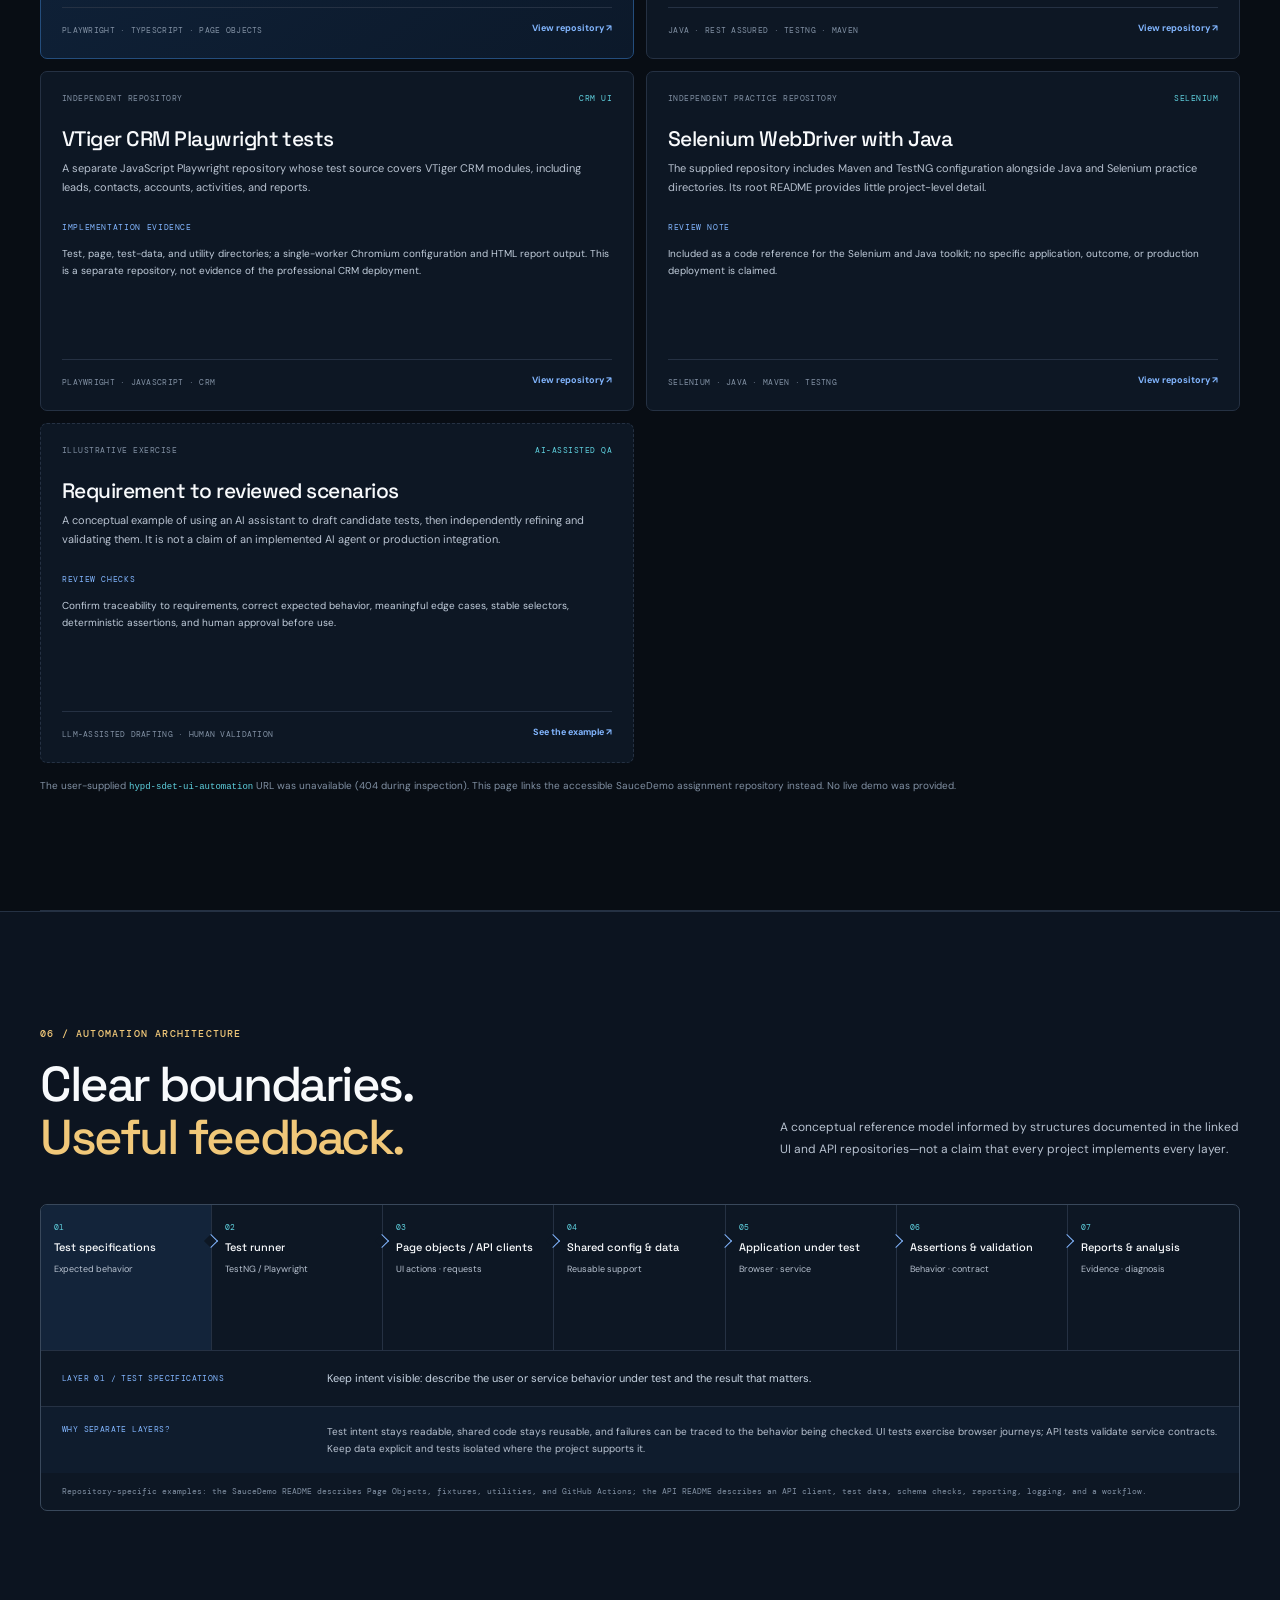
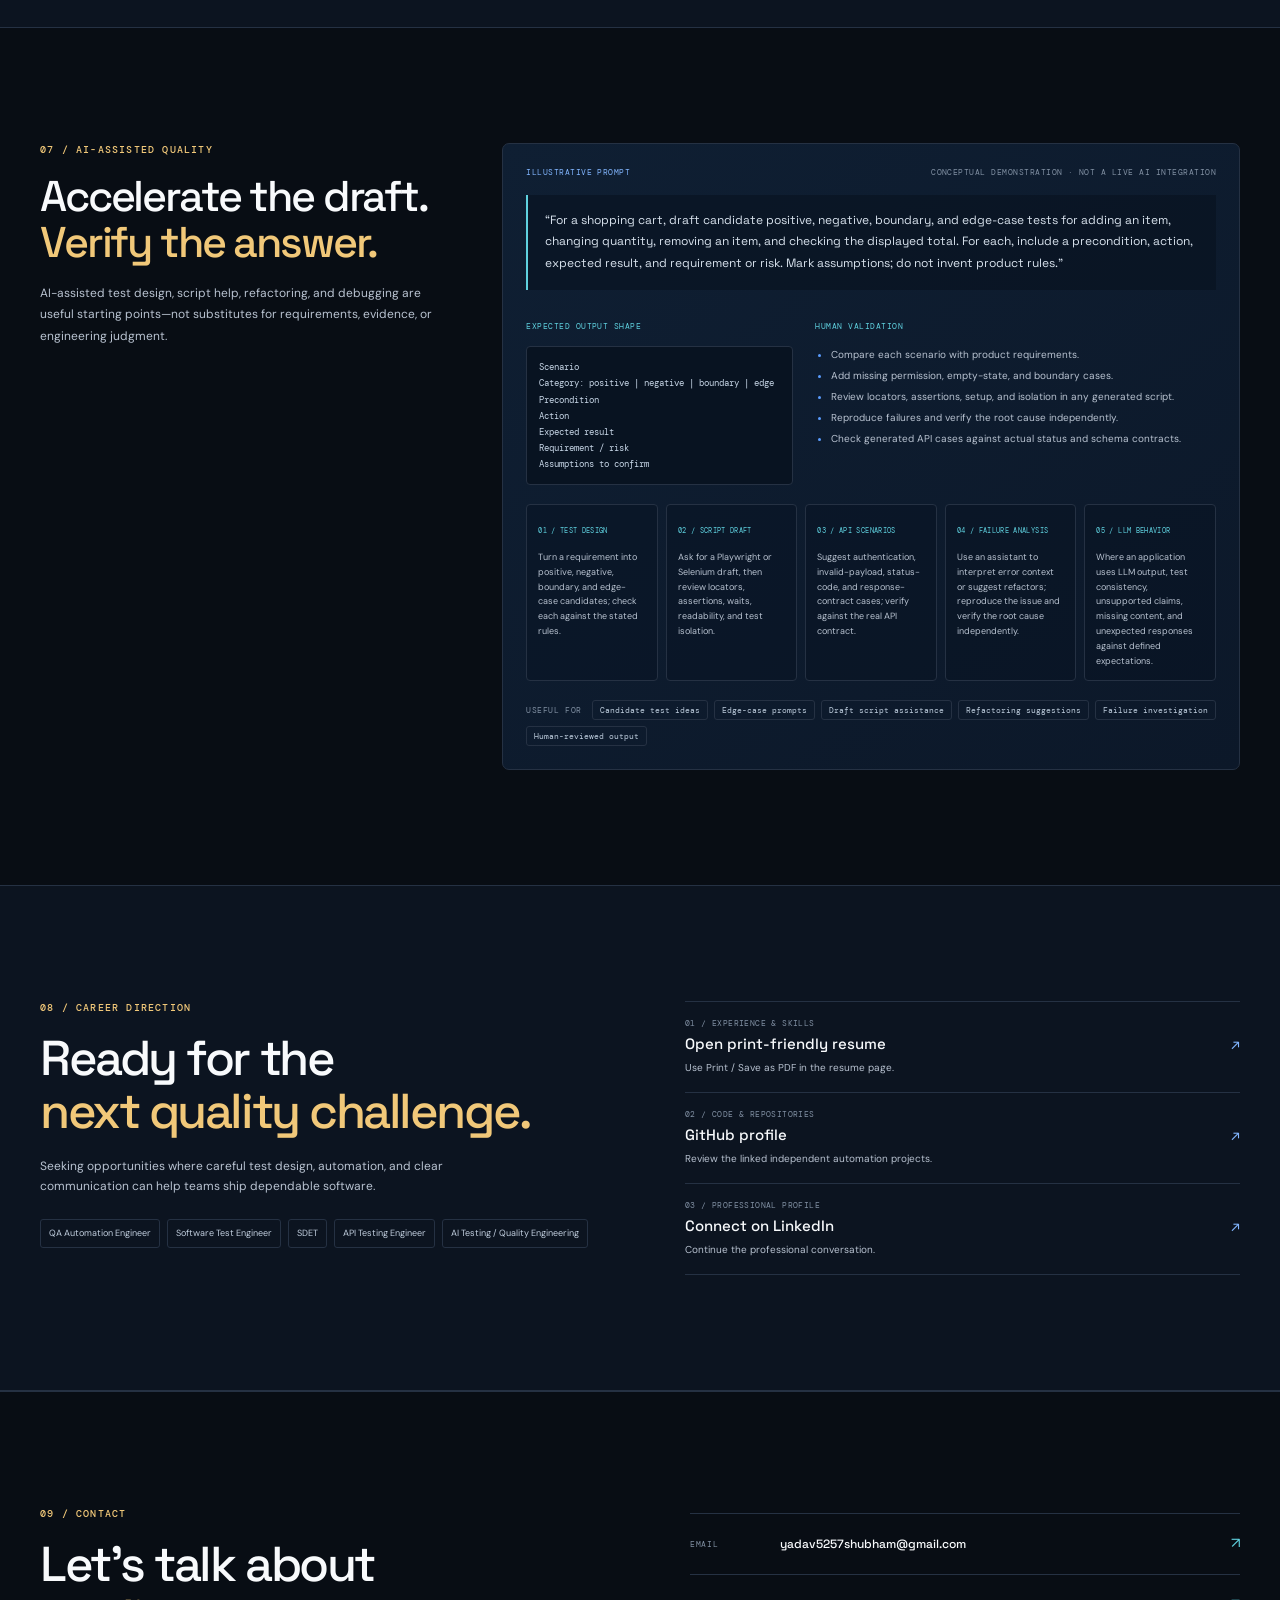
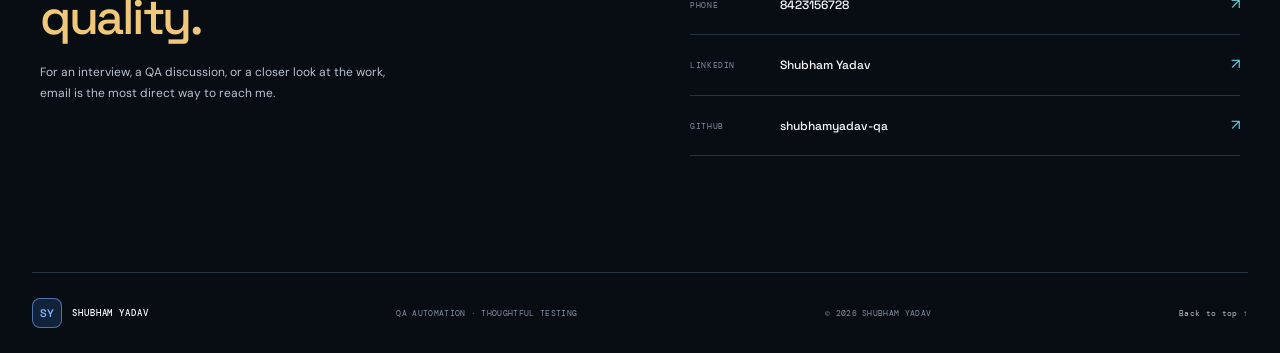
==== commit c2cb8ad3: "Upgrade portfolio design and add assets" ====
--- a/index.html
+++ b/index.html
@@ -1,14 +1,16 @@
 <!doctype html>
-<html lang="en" data-theme="light">
+<html lang="en">
   <head>
     <meta charset="utf-8" />
     <meta name="viewport" content="width=device-width, initial-scale=1" />
-    <meta name="theme-color" content="#f6f7f3" />
-    <meta name="description" content="Shubham Yadav is a QA Automation Engineer focused on reliable web, API, and AI-assisted testing." />
+    <meta name="theme-color" content="#080d14" />
+    <meta name="description" content="Shubham Yadav is a QA Automation Engineer focused on Selenium, Playwright, API testing, and AI-assisted quality engineering." />
     <meta property="og:title" content="Shubham Yadav | QA Automation Engineer" />
-    <meta property="og:description" content="QA Automation Engineer · SDET · AI-Assisted Testing" />
+    <meta property="og:description" content="UI and API testing, automation engineering, and thoughtful AI-assisted test design." />
     <meta property="og:type" content="website" />
+    <meta property="og:url" content="https://shubhamyadav-qa.github.io/SDET-portfolio/" />
     <title>Shubham Yadav | QA Automation Engineer</title>
+    <link rel="icon" type="image/svg+xml" href="favicon.svg" />
     <link rel="preconnect" href="https://fonts.googleapis.com" />
     <link rel="preconnect" href="https://fonts.gstatic.com" crossorigin />
     <link href="https://fonts.googleapis.com/css2?family=DM+Mono:wght@400;500&family=DM+Sans:wght@400;500;600;700&family=Space+Grotesk:wght@400;500;600;700&display=swap" rel="stylesheet" />
@@ -18,103 +20,236 @@
   <body>
     <a class="skip-link" href="#main">Skip to content</a>
     <header class="site-header">
-      <a class="wordmark" href="#home" aria-label="Shubham Yadav home"><span class="wordmark-mark">SY</span><span>SHUBHAM YADAV</span></a>
+      <a class="wordmark" href="#home" aria-label="Shubham Yadav — home"><span class="wordmark-mark" aria-hidden="true">SY</span><span>SHUBHAM YADAV</span></a>
+      <button class="icon-button menu-toggle" type="button" aria-label="Open navigation" aria-expanded="false" aria-controls="main-navigation"><span></span><span></span></button>
       <nav class="main-nav" id="main-navigation" aria-label="Main navigation">
-        <a href="#about">About</a><a href="#skills">Skills</a><a href="#projects">Projects</a><a href="#experience">Experience</a><a href="#contact">Contact</a>
+        <a href="#home" aria-current="location">Home</a>
+        <a href="#impact">Impact</a>
+        <a href="#about">About</a>
+        <a href="#skills">Skills</a>
+        <a href="#experience">Experience</a>
+        <a href="#projects">Projects</a>
+        <a href="#architecture">Architecture</a>
+        <a href="#career">Career</a>
+        <a href="#contact">Contact</a>
       </nav>
-      <div class="header-actions">
-        <a class="availability" href="mailto:yadav5257shubham@gmail.com"><span class="status-dot"></span> Open to opportunities</a>
-        <button class="icon-button menu-toggle" type="button" aria-label="Open navigation" aria-expanded="false" aria-controls="main-navigation"><span></span><span></span></button>
-        <button class="icon-button theme-toggle" type="button" aria-label="Switch to dark mode" title="Switch color theme"><svg class="sun-icon" viewBox="0 0 24 24" aria-hidden="true"><circle cx="12" cy="12" r="4"/><path d="M12 2v2m0 16v2M4.93 4.93l1.42 1.42m11.3 11.3 1.42 1.42M2 12h2m16 0h2M4.93 19.07l1.42-1.42m11.3-11.3 1.42-1.42"/></svg><svg class="moon-icon" viewBox="0 0 24 24" aria-hidden="true"><path d="M20.5 15.5A8.5 8.5 0 0 1 8.5 3.5a8.7 8.7 0 1 0 12 12Z"/></svg></button>
-      </div>
+      <a class="header-resume" href="resume.html">Resume <span aria-hidden="true">↗</span></a>
     </header>
 
     <main id="main">
       <section class="hero section-wrap" id="home" aria-labelledby="hero-title">
         <div class="hero-copy reveal">
-          <p class="eyebrow"><span class="eyebrow-line"></span> QUALITY ENGINEERING · MUMBAI / NOIDA</p>
+          <p class="eyebrow"><span class="eyebrow-mark" aria-hidden="true"></span> QUALITY ENGINEERING <span class="eyebrow-divider">/</span> UI + API</p>
           <h1 id="hero-title">Shubham<br /><span>Yadav<span class="hero-period">.</span></span></h1>
-          <p class="hero-role">QA Automation Engineer <span>/</span> SDET <span>/</span> AI-Assisted Testing</p>
-          <p class="hero-intro">QA Automation Engineer with 1.3+ years of experience across manual testing, UI automation, API testing, and AI-assisted QA.</p>
+          <p class="hero-role">QA Automation Engineer <span>|</span> Selenium <span>|</span> Playwright <span>|</span> API Testing <span>|</span> AI-Assisted Testing</p>
+          <h2 class="hero-headline">Engineering Quality. <span>Automating Confidence.</span> <em>Enabling Reliable Releases.</em></h2>
+          <p class="hero-intro">I focus on functional testing, UI and API automation, database validation, and AI-assisted test design to help validate critical application workflows.</p>
           <div class="hero-actions">
-            <a class="button button-primary" href="#projects">Explore projects <span aria-hidden="true">↗</span></a>
-            <a class="button button-secondary" href="resume.html" download="Shubham-Yadav-Resume.html"><svg viewBox="0 0 24 24" aria-hidden="true"><path d="M12 3v12m0 0 4-4m-4 4-4-4M5 17v4h14v-4"/></svg> Download resume</a>
-          </div>
-          <div class="social-links"><a href="https://www.linkedin.com/in/shubham-yadav-qa-engineer" target="_blank" rel="noopener noreferrer">LinkedIn <span aria-hidden="true">↗</span></a><a href="https://github.com/shubhamyadav-qa" target="_blank" rel="noopener noreferrer">GitHub <span aria-hidden="true">↗</span></a></div>
-        </div>
-        <div class="hero-visual reveal" aria-label="Illustration of a quality assurance test run">
-          <div class="visual-top"><span>QA WORKFLOW</span><span class="visual-pass"><i></i> TESTING PRACTICE</span></div>
-          <div class="visual-title"><span class="terminal-prompt">$</span> quality --workflow=automation</div>
-          <div class="test-list">
-            <div class="test-row"><span class="test-check">›</span><span>Manual testing</span><span class="test-duration">QA</span></div>
-            <div class="test-row"><span class="test-check">›</span><span>UI automation</span><span class="test-duration">UI</span></div>
-            <div class="test-row"><span class="test-check">›</span><span>API testing</span><span class="test-duration">API</span></div>
-            <div class="test-row"><span class="test-check">›</span><span>CI / CD</span><span class="test-duration">CI</span></div>
-          </div>
-          <div class="visual-footer"><span>TEST DESIGN</span><span>·</span><span>QUALITY FEEDBACK</span><span class="coverage-stamp">HUMAN<br />REVIEW</span></div>
-          <div class="visual-index">WORKFLOW / CONCEPT</div>
-        </div>
-        <div class="hero-bottom"><span>BUILD CONFIDENCE. SHIP WITH CLARITY.</span><a href="#about">SCROLL TO EXPLORE <span aria-hidden="true">↓</span></a></div>
-      </section>
-
-      <section class="about section-wrap section-pad" id="about">
-        <div class="section-heading reveal"><p class="eyebrow">01 / ABOUT</p><h2>Good software<br />earns <em>trust.</em></h2></div>
-        <div class="about-copy reveal"><p class="lead-copy">I’m a QA Automation Engineer with <strong>1.3+ years of experience</strong> across manual and automation testing.</p><p>My toolkit includes functional, regression, smoke, integration, and UAT testing; Selenium WebDriver with Java; Playwright; and API testing with REST Assured and Postman.</p><p>Based in Mumbai / Noida, I hold a Bachelor of Computer Applications (BCA) and work with AI-assisted QA tools and approaches.</p><a class="text-link" href="#experience">More about my experience <span aria-hidden="true">↗</span></a></div>
-      </section>
-
-      <section class="skills section-pad" id="skills">
-        <div class="section-wrap"><div class="section-heading section-heading-wide reveal"><div><p class="eyebrow">02 / TOOLKIT</p><h2>Tools for <em>better testing.</em></h2></div><p class="section-note">A practical toolkit across quality strategy, automation, APIs, delivery, and emerging AI workflows.</p></div>
+            <a class="button button-primary" href="#projects">Explore My Projects <span aria-hidden="true">↘</span></a>
+            <a class="button button-secondary" href="resume.html">Resume <span aria-hidden="true">↗</span></a>
+            <a class="button button-quiet" href="#contact">Contact Me <span aria-hidden="true">↘</span></a>
+          </div>
+          <div class="social-links">
+            <a href="https://github.com/shubhamyadav-qa" target="_blank" rel="noopener noreferrer">GitHub <span aria-hidden="true">↗</span></a>
+            <a href="https://www.linkedin.com/in/shubham-yadav-qa-engineer/" target="_blank" rel="noopener noreferrer">LinkedIn <span aria-hidden="true">↗</span></a>
+          </div>
+        </div>
+        <div class="portrait-stage reveal">
+          <div class="portrait-backdrop" aria-hidden="true"></div>
+          <div class="portrait-frame">
+            <img class="hero-portrait" src="assets/shubham-yadav-portrait.png" width="768" height="1152" alt="Portrait of Shubham Yadav in a dark jacket and white shirt, against a softly lit background" fetchpriority="high" decoding="async" />
+          </div>
+          <div class="portrait-caption"><span>SHUBHAM YADAV</span><span>QUALITY ENGINEERING</span></div>
+          <span class="portrait-index" aria-hidden="true">01 / PROFILE</span>
+        </div>
+        <div class="hero-foot"><span>FUNCTIONAL QA · UI AUTOMATION · API VALIDATION</span><a href="#impact">Explore the evidence <span aria-hidden="true">↓</span></a></div>
+      </section>
+
+      <section class="impact section-wrap section-pad" id="impact" aria-labelledby="impact-title">
+        <div class="section-heading reveal"><p class="eyebrow">01 / ENGINEERING EVIDENCE</p><h2 id="impact-title">Show the work.<br /><em>Not invented numbers.</em></h2></div>
+        <div class="impact-intro reveal"><p class="lead-copy">A practical testing portfolio grounded in business workflows, repository structure, and documented test scope.</p><p>Rather than repeat unverified coverage or speed claims, this section points to the work and engineering practices that can be evaluated directly.</p></div>
+        <div class="impact-rail">
+          <article class="impact-item reveal"><span class="impact-index">A / WORKFLOW SCOPE</span><h3>Business-critical journeys</h3><p>CRM lead and contact workflows, dashboards and reporting, plus e-commerce discovery, cart, checkout, and order journeys.</p><a href="#experience">Professional context <span aria-hidden="true">↗</span></a></article>
+          <article class="impact-item reveal"><span class="impact-index">B / AUTOMATION PRACTICE</span><h3>Reusable test structure</h3><p>Public project artifacts show Page Objects, separated test data and utilities, API clients, and reporting components.</p><a href="#projects">Explore repositories <span aria-hidden="true">↗</span></a></article>
+          <article class="impact-item reveal"><span class="impact-index">C / QUALITY FEEDBACK</span><h3>Layered validation</h3><p>Functional scenarios, browser journeys, service responses, data checks, and clear defect investigation each answer a different risk.</p><a href="#architecture">See the architecture <span aria-hidden="true">↗</span></a></article>
+        </div>
+        <p class="section-footnote">No percentage improvements, test totals, or business outcomes are presented as verified results.</p>
+      </section>
+
+      <section class="about section-pad" id="about" aria-labelledby="about-title">
+        <div class="section-wrap about-layout">
+          <div class="section-heading reveal"><p class="eyebrow">02 / ABOUT</p><h2 id="about-title">Curious about<br />how software <em>fails.</em></h2></div>
+          <div class="about-copy reveal">
+            <p class="lead-copy">I am a QA professional who pairs hands-on testing with a growing automation practice.</p>
+            <p>My experience spans CRM and e-commerce workflows, manual and functional testing, regression checks, browser automation, and API validation. I work with Selenium WebDriver and Java, and Playwright with JavaScript, and I use SQL and MySQL for backend data validation.</p>
+            <p>I care about maintainable test design, useful defect reports, and looking beyond the happy path. AI assistants are part of my test-design and debugging workflow; their suggestions still need independent review and verification.</p>
+            <a class="about-email" href="mailto:yadav5257shubham@gmail.com">yadav5257shubham@gmail.com <span aria-hidden="true">↗</span></a>
+            <div class="about-facts"><div><span>EDUCATION</span><strong>Bachelor of Computer Applications</strong><small>Prof. Rajendra Singh (Rajju Bhaiya) University, Prayagraj · 2025</small></div><div><span>FOCUS</span><strong>Reliable user and service workflows</strong><small>Functional QA · automation · API validation</small></div></div>
+          </div>
+        </div>
+      </section>
+
+      <section class="skills section-pad" id="skills" aria-labelledby="skills-title">
+        <div class="section-wrap">
+          <div class="section-heading section-heading-wide reveal"><div><p class="eyebrow">03 / ENGINEERING TOOLKIT</p><h2 id="skills-title">Skills with <em>context.</em></h2></div><p class="section-note">Tools and practices organized by the quality problem they help address. Familiar concepts are identified separately.</p></div>
           <div class="skill-grid">
-            <article class="skill-card reveal"><span class="card-number">A</span><h3>Quality practice</h3><p>Test planning, risk-based coverage, clear feedback.</p><div class="tag-list"><span>Manual testing</span><span>Functional</span><span>Regression</span><span>Smoke</span><span>Integration</span><span>UAT</span><span>Agile / Scrum</span><span>Jira</span></div></article>
-            <article class="skill-card reveal"><span class="card-number">B</span><h3>UI automation</h3><p>Readable browser tests designed to evolve.</p><div class="tag-list"><span>Selenium</span><span>Java</span><span>Playwright</span><span>JavaScript</span><span>TypeScript</span><span>TestNG</span><span>Maven</span><span>Page Object Model</span><span>Hybrid frameworks</span></div></article>
-            <article class="skill-card reveal"><span class="card-number">C</span><h3>API &amp; data</h3><p>Validate service behavior and data contracts.</p><div class="tag-list"><span>REST Assured</span><span>Postman</span><span>API testing</span><span>SQL</span></div></article>
-            <article class="skill-card reveal"><span class="card-number">D</span><h3>Delivery &amp; AI</h3><p>Bring quality checks into modern team workflows.</p><div class="tag-list"><span>Git / GitHub</span><span>GitHub Actions</span><span>Jenkins</span><span>GitHub Copilot</span><span>Cursor</span><span>LLMs</span><span>MCP</span><span>AI agents</span><span>Prompt engineering</span></div></article>
-          </div>
-        </div>
-      </section>
-
-      <section class="projects section-wrap section-pad" id="projects">
-        <div class="section-heading section-heading-wide reveal"><div><p class="eyebrow">03 / SELECTED WORK</p><h2>Built around <em>confidence.</em></h2></div><a class="text-link" href="https://github.com/shubhamyadav-qa?tab=repositories" target="_blank" rel="noopener noreferrer">Browse GitHub <span aria-hidden="true">↗</span></a></div>
-        <div class="project-grid">
-          <article class="project-card project-feature reveal"><div class="project-meta"><span>01 — UI AUTOMATION</span><span class="project-glyph">{ }</span></div><h3>SauceDemo Playwright<br />Automation Framework</h3><p>A Playwright and TypeScript framework for SauceDemo, described in the repository README.</p><ul><li>Page Object Model</li><li>Authentication, inventory, cart, and checkout coverage</li><li>GitHub Actions workflow listed in the repository</li></ul><div class="project-bottom"><div class="project-tech">PLAYWRIGHT · TYPESCRIPT · NODE.JS</div><a href="https://github.com/shubhamyadav-qa/hypd-sdet-ui-automation-assignment" target="_blank" rel="noopener noreferrer" class="project-link">GitHub <span aria-hidden="true">↗</span></a></div></article>
-          <article class="project-card reveal"><div class="project-meta"><span>02 — WEB AUTOMATION</span><span class="project-glyph">◫</span></div><h3>Selenium with TestNG</h3><p>A QA automation framework using Selenium WebDriver, Java, TestNG, Maven, and Page Object Model.</p><ul><li>Selenium WebDriver and Java</li><li>TestNG and Maven</li><li>Page Object Model</li></ul><div class="project-bottom"><div class="project-tech">SELENIUM · JAVA · TESTNG · MAVEN</div><a href="https://github.com/shubhamyadav-qa/qa-automation-framework-selenium-java" target="_blank" rel="noopener noreferrer" class="project-link">GitHub <span aria-hidden="true">↗</span></a></div></article>
-          <article class="project-card reveal"><div class="project-meta"><span>03 — API AUTOMATION</span><span class="project-glyph">↔</span></div><h3>HYPD API Automation</h3><p>A Java API automation framework documented for testing the JSONPlaceholder REST API.</p><ul><li>REST Assured and TestNG</li><li>Request, response, and JSON schema validation</li><li>Positive and negative API scenarios</li></ul><div class="project-bottom"><div class="project-tech">JAVA · REST ASSURED · TESTNG</div><a href="https://github.com/shubhamyadav-qa/hypd-api-automation" target="_blank" rel="noopener noreferrer" class="project-link">GitHub <span aria-hidden="true">↗</span></a></div></article>
-          <article class="project-card reveal"><div class="project-meta"><span>04 — RBI BANK HOLIDAYS</span><span class="project-glyph">▦</span></div><h3>RBI Bank Holiday<br />Automation</h3><p>The repository is identified as a QA automation framework using Playwright with C# and Page Object Model.</p><ul><li>Playwright with C#</li><li>Page Object Model</li><li>Repository title references RBI bank holiday automation</li></ul><div class="project-bottom"><div class="project-tech">PLAYWRIGHT · C# · POM</div><a href="https://github.com/shubhamyadav-qa/RBI.BankHolidayAutomation" target="_blank" rel="noopener noreferrer" class="project-link">GitHub <span aria-hidden="true">↗</span></a></div></article>
-          <article class="project-card project-ai reveal"><div class="project-meta"><span>05 — LLM / MCP</span><span class="project-glyph">✳</span></div><h3>LLM, MCP &amp; Playwright<br />JavaScript</h3><p>The repository name references LLM, MCP, and Playwright JavaScript; its file listing includes pages, tests, test data, and utilities.</p><ul><li>Playwright JavaScript project</li><li>Pages, tests, test data, and utilities folders</li><li>Repository is the source for the AI / MCP work listed here</li></ul><div class="project-bottom"><div class="project-tech">LLM · MCP · PLAYWRIGHT · JAVASCRIPT</div><a href="https://github.com/shubhamyadav-qa/LLM-MCP-with_Playwrightjavascript" target="_blank" rel="noopener noreferrer" class="project-link">GitHub <span aria-hidden="true">↗</span></a></div></article>
-          <article class="project-card reveal"><div class="project-meta"><span>06 — ADDITIONAL REPOSITORY</span><span class="project-glyph">↗</span></div><h3>Shubhamqaeasy</h3><p>The supplied repository is named Shubhamqaeasy. Its README currently contains only the repository name.</p><ul><li>GitHub repository link provided</li><li>Project details are not described in the README</li><li>No technology stack claimed here</li></ul><div class="project-bottom"><div class="project-tech">STACK NOT DOCUMENTED</div><a href="https://github.com/shubhamyadav-qa/Shubhamqaeasy" target="_blank" rel="noopener noreferrer" class="project-link">GitHub <span aria-hidden="true">↗</span></a></div></article>
-        </div>
-        <p class="project-disclaimer">Descriptions are limited to information visible in the linked repository pages and READMEs. No live demo links were provided.</p>
-      </section>
-
-      <section class="framework section-pad" id="framework">
-        <div class="section-wrap"><div class="section-heading section-heading-wide reveal"><div><p class="eyebrow">04 / SYSTEM DESIGN</p><h2>An automation framework,<br /><em>layer by layer.</em></h2></div><p class="section-note">Select a layer to see how it contributes to reliable, maintainable test coverage.</p></div>
-          <div class="architecture reveal"><div class="architecture-diagram" role="group" aria-label="Interactive automation framework layers">
-            <button class="layer-button is-active" type="button" data-layer="test"><span class="layer-id">01</span><span>Test layer</span><span class="layer-signal">●</span></button>
-            <button class="layer-button" type="button" data-layer="page"><span class="layer-id">02</span><span>Page object layer</span><span class="layer-signal">●</span></button>
-            <button class="layer-button" type="button" data-layer="utility"><span class="layer-id">03</span><span>Utility layer</span><span class="layer-signal">●</span></button>
-            <button class="layer-button" type="button" data-layer="data"><span class="layer-id">04</span><span>Test data layer</span><span class="layer-signal">●</span></button>
-            <button class="layer-button" type="button" data-layer="api"><span class="layer-id">05</span><span>API layer</span><span class="layer-signal">●</span></button>
-            <button class="layer-button" type="button" data-layer="reporting"><span class="layer-id">06</span><span>Reporting layer</span><span class="layer-signal">●</span></button>
-            <button class="layer-button" type="button" data-layer="cicd"><span class="layer-id">07</span><span>CI / CD layer</span><span class="layer-signal">●</span></button>
-          </div><div class="layer-detail" aria-live="polite"><div class="detail-top"><span class="detail-label">SELECTED COMPONENT</span><span class="detail-path">FRAMEWORK / <span id="detail-index">01</span></span></div><p class="detail-title" id="detail-title">Test layer</p><p class="detail-description" id="detail-description">Holds readable scenarios and assertions that express expected behavior from a user's point of view.</p><div class="detail-connectors"><span>INPUT <b id="detail-input">Requirements</b></span><span>OUTPUT <b id="detail-output">Assertions</b></span></div></div></div>
-        </div>
-      </section>
-
-      <section class="ai-testing section-wrap section-pad" id="ai-testing">
-        <div class="section-heading reveal"><p class="eyebrow">05 / AI-ASSISTED TESTING</p><h2>AI can speed up the work.<br /><em>Judgment stays human.</em></h2></div>
-        <div class="ai-content reveal"><p class="lead-copy">Used thoughtfully, AI tools can help QA engineers move faster from ambiguous requirements to useful test feedback, while people remain accountable for coverage and decisions.</p><div class="ai-grid"><div><span>01</span><p>Requirement analysis</p></div><div><span>02</span><p>Test scenario generation</p></div><div><span>03</span><p>Test case generation</p></div><div><span>04</span><p>Test data generation</p></div><div><span>05</span><p>Automation code assistance</p></div><div><span>06</span><p>Failure analysis</p></div><div><span>07</span><p>Defect analysis</p></div><div><span>08</span><p>QA documentation</p></div></div><div class="ai-tools"><span class="ai-tools-label">TOOLS &amp; APPROACHES</span><span>GitHub Copilot</span><span>Cursor</span><span>LLMs</span><span>MCP</span><span>AI Agents</span><span>Prompt Engineering</span></div></div>
-      </section>
-
-      <section class="experience section-pad" id="experience">
-        <div class="section-wrap experience-layout"><div class="section-heading reveal"><p class="eyebrow">06 / EXPERIENCE</p><h2>Quality in<br /><em>every release.</em></h2><div class="experience-tenure"><strong>1.3+</strong><span>YEARS IN<br />QUALITY ASSURANCE</span></div></div><div class="experience-detail reveal"><div class="experience-top"><span>QA ENGINEERING</span><span>BCA · BACHELOR OF COMPUTER APPLICATIONS</span></div><p class="lead-copy">Hands-on experience across testing, automation, and collaborative delivery.</p><div class="responsibility-list"><div><span>01</span><p>Manual and functional testing of user-facing workflows</p></div><div><span>02</span><p>Automation testing for repeatable regression coverage</p></div><div><span>03</span><p>API testing and service behavior validation</p></div><div><span>04</span><p>Defect reporting, triage, and clear communication</p></div><div><span>05</span><p>Regression testing and release confidence checks</p></div><div><span>06</span><p>Agile / Scrum collaboration and CI/CD workflows</p></div></div></div></div>
-      </section>
-
-      <section class="resume-band section-wrap" id="resume"><div class="resume-copy"><p class="eyebrow">07 / RESUME</p><h2>Make the next<br />conversation <em>count.</em></h2><p>Experience, skills, and contact details in one concise document.</p></div><a class="button button-dark" href="resume.html" download="Shubham-Yadav-Resume.html"><svg viewBox="0 0 24 24" aria-hidden="true"><path d="M12 3v12m0 0 4-4m-4 4-4-4M5 17v4h14v-4"/></svg> Download resume <span aria-hidden="true">↓</span></a></section>
-
-      <section class="contact section-pad" id="contact"><div class="section-wrap contact-layout"><div class="contact-heading reveal"><p class="eyebrow">08 / CONTACT</p><h2>Let’s make<br />quality <em>visible.</em></h2><p>Interested in QA automation and testing opportunities? I’d be glad to connect.</p></div><div class="contact-links reveal"><a href="mailto:yadav5257shubham@gmail.com"><span>EMAIL</span><strong>yadav5257shubham@gmail.com</strong><span class="contact-arrow">↗</span></a><a href="https://www.linkedin.com/in/shubham-yadav-qa-engineer" target="_blank" rel="noopener noreferrer"><span>LINKEDIN</span><strong>Connect with me</strong><span class="contact-arrow">↗</span></a><a href="https://github.com/shubhamyadav-qa" target="_blank" rel="noopener noreferrer"><span>GITHUB</span><strong>See my repositories</strong><span class="contact-arrow">↗</span></a></div></div></section>
+            <article class="skill-card reveal"><span class="skill-index">01</span><h3>UI automation</h3><p>Browser journeys and maintainable interaction tests.</p><div class="tag-list"><span>Selenium WebDriver</span><span>Java</span><span>Playwright</span><span>JavaScript</span></div></article>
+            <article class="skill-card reveal"><span class="skill-index">02</span><h3>Manual QA</h3><p>Explore behavior, risk, and workflow boundaries.</p><div class="tag-list"><span>Functional</span><span>Regression</span><span>Smoke</span><span>Integration</span><span>Exploratory</span><span>End-to-end</span><span>Test design</span><span>Defect lifecycle</span></div></article>
+            <article class="skill-card reveal"><span class="skill-index">03</span><h3>API testing</h3><p>Check service behavior and response contracts.</p><div class="tag-list"><span>Postman</span><span>REST Assured</span><span>REST APIs</span><span>HTTP methods</span><span>Status codes</span><span>JSON</span><span>Schema validation</span></div></article>
+            <article class="skill-card reveal"><span class="skill-index">04</span><h3>Frameworks &amp; programming</h3><p>Build readable, reusable test components.</p><div class="tag-list"><span>TestNG</span><span>Maven</span><span>Page Object Model</span><span>Hybrid frameworks</span><span>BDD</span><span>OOP</span><span>JavaScript</span></div></article>
+            <article class="skill-card reveal"><span class="skill-index">05</span><h3>Database testing</h3><p>Validate persisted and related application data.</p><div class="tag-list"><span>SQL</span><span>MySQL</span><span>Backend data validation</span></div></article>
+            <article class="skill-card reveal"><span class="skill-index">06</span><h3>Delivery &amp; collaboration</h3><p>Make quality feedback easier to share and act on.</p><div class="tag-list"><span>Git</span><span>GitHub</span><span>Jenkins</span><span>CI/CD</span><span>Jira</span><span>Agile</span><span>Scrum</span><span>Log4j</span><span>Extent Reports</span></div></article>
+            <article class="skill-card skill-card-wide reveal"><span class="skill-index">07</span><h3>AI-assisted quality</h3><p>Use AI to explore ideas and assist with code, while independently checking the output.</p><div class="tag-list"><span>GitHub Copilot</span><span>Cursor AI</span><span>LLM-assisted test design</span><span>Edge-case identification</span><span>Debugging assistance</span></div><div class="familiarity"><span>WORKING FAMILIARITY</span><span>MCP concepts</span><span>RAG concepts</span></div></article>
+          </div>
+        </div>
+      </section>
+
+      <section class="experience section-pad" id="experience" aria-labelledby="experience-title">
+        <div class="section-wrap experience-layout">
+          <div class="experience-summary reveal"><p class="eyebrow">04 / EXPERIENCE</p><h2 id="experience-title">Professional<br /><em>foundation.</em></h2><p>Hands-on QA work across application workflows, exploratory testing, and automation practice.</p><a class="text-link" href="resume.html">Open print-friendly resume <span aria-hidden="true">↗</span></a></div>
+          <article class="experience-entry reveal">
+            <div class="experience-top"><span>INNOVATIVE BUSINESS SOLUTIONS</span><span>PROFESSIONAL EXPERIENCE</span></div>
+            <h3>QA Automation Testing Intern</h3>
+            <p class="experience-dates">July 2025 – September 2026 <span>*</span></p>
+            <p class="experience-note">The supplied materials use both “QA Automation Testing Intern” and “QA Automation Engineer” for this role. This page uses the internship title to keep the employment type explicit; confirm the source title before publication. The profile PDF lists September 2026; the resume version lists “Present.” The date shown here is from the profile PDF and also needs confirmation.</p>
+            <p class="experience-lead">Testing work described across CRM and e-commerce application workflows.</p>
+            <ul class="responsibility-list">
+              <li>Functional, exploratory, smoke, and regression testing of business-critical behavior.</li>
+              <li>CRM coverage across leads, contacts, user roles, dashboards, and reporting workflows.</li>
+              <li>E-commerce journey coverage spanning product discovery, cart, checkout, payment, orders, and accounts.</li>
+              <li>UI automation, API validation, SQL data checks, defect reporting, and AI-assisted test design as part of the broader QA practice.</li>
+            </ul>
+            <p class="experience-note">The profile and resume files were not present in this workspace; specific tools and outcomes are not attributed to an individual workflow without source evidence.</p>
+          </article>
+        </div>
+      </section>
+
+      <section class="projects section-wrap section-pad" id="projects" aria-labelledby="projects-title">
+        <div class="section-heading section-heading-wide reveal">
+          <div><p class="eyebrow">05 / PROJECTS</p><h2 id="projects-title">Inspect the <em>evidence.</em></h2></div>
+          <p class="section-note">Professional workflow contexts and independent repositories are labeled separately. Repository documentation describes scope; this page does not claim those suites were executed here.</p>
+        </div>
+        <div class="project-filters" role="group" aria-label="Filter projects">
+          <button type="button" class="filter-button is-active" data-filter="all" aria-pressed="true">All work</button>
+          <button type="button" class="filter-button" data-filter="ui" aria-pressed="false">UI Automation</button>
+          <button type="button" class="filter-button" data-filter="api" aria-pressed="false">API Testing</button>
+          <button type="button" class="filter-button" data-filter="functional" aria-pressed="false">Functional QA</button>
+          <button type="button" class="filter-button" data-filter="ai" aria-pressed="false">AI-Assisted Testing</button>
+        </div>
+        <div class="project-grid" id="project-list" aria-live="polite">
+          <article class="project-card project-professional reveal" data-category="functional">
+            <div class="project-meta"><span>PROFESSIONAL CONTEXT</span><span class="project-kind">CRM</span></div>
+            <h3>CRM workflow quality</h3>
+            <p>Functional and regression coverage for lead and contact management, user roles, dashboards, and reporting in the CRM context described in the supplied profile.</p>
+            <div class="case-detail"><span>TEST APPROACH</span><p>Validate create, update, search, role-dependent behavior, and report visibility; pair exploratory checks with repeatable regression scenarios.</p></div>
+            <div class="project-bottom"><span class="project-tech">FUNCTIONAL QA · REGRESSION · CRM WORKFLOWS</span><a class="project-link" href="#experience">Experience context <span aria-hidden="true">↗</span></a></div>
+          </article>
+          <article class="project-card project-professional reveal" data-category="functional">
+            <div class="project-meta"><span>PROFESSIONAL CONTEXT</span><span class="project-kind">COMMERCE</span></div>
+            <h3>E-commerce journey testing</h3>
+            <p>Workflow coverage described in the supplied profile: search and filters through product details, cart, checkout, payment, order placement, and account journeys.</p>
+            <div class="case-detail"><span>TEST APPROACH</span><p>Follow state and data across the customer journey, check validation and boundary behavior, and revisit critical paths during regression.</p></div>
+            <div class="project-bottom"><span class="project-tech">FUNCTIONAL QA · END-TO-END · COMMERCE</span><a class="project-link" href="#experience">Experience context <span aria-hidden="true">↗</span></a></div>
+          </article>
+          <article class="project-card project-feature reveal" data-category="ui functional">
+            <div class="project-meta"><span>INDEPENDENT ASSIGNMENT</span><span class="project-kind">UI AUTOMATION</span></div>
+            <h3>SauceDemo Playwright suite</h3>
+            <p>A Playwright and TypeScript assignment targeting the SauceDemo demo store, documented with a Page Object Model and browser journey tests.</p>
+            <div class="case-detail"><span>DOCUMENTED SCOPE</span><p>Login, inventory and sorting, product details, cart updates, checkout validation, totals, and order confirmation. The README lists Chromium, Firefox, WebKit, fixtures, utilities, and GitHub Actions.</p></div>
+            <div class="project-bottom"><span class="project-tech">PLAYWRIGHT · TYPESCRIPT · PAGE OBJECTS</span><a class="project-link" href="https://github.com/shubhamyadav-qa/hypd-sdet-ui-automation-assignment" target="_blank" rel="noopener noreferrer">View repository <span aria-hidden="true">↗</span></a></div>
+          </article>
+          <article class="project-card reveal" data-category="api">
+            <div class="project-meta"><span>INDEPENDENT PROJECT</span><span class="project-kind">API AUTOMATION</span></div>
+            <h3>HYPD API automation</h3>
+            <p>Java API automation for JSONPlaceholder, with implementation details documented in the public repository.</p>
+            <div class="case-detail"><span>DOCUMENTED SCOPE &amp; DESIGN</span><p>Rest Assured and TestNG; reusable API client for GET, POST, PUT, PATCH, and DELETE; positive, negative, and boundary scenarios; response and JSON schema checks; separated test data; Extent Reports and Log4j.</p><p>Documented command: <code>mvn clean test</code>. The repository also contains a GitHub Actions workflow. JSONPlaceholder mutation requests return mock responses; they do not persist server-side changes.</p></div>
+            <div class="project-bottom"><span class="project-tech">JAVA · REST ASSURED · TESTNG · MAVEN</span><a class="project-link" href="https://github.com/shubhamyadav-qa/hypd-api-automation" target="_blank" rel="noopener noreferrer">View repository <span aria-hidden="true">↗</span></a></div>
+          </article>
+          <article class="project-card reveal" data-category="ui functional">
+            <div class="project-meta"><span>INDEPENDENT REPOSITORY</span><span class="project-kind">CRM UI</span></div>
+            <h3>VTiger CRM Playwright tests</h3>
+            <p>A separate JavaScript Playwright repository whose test source covers VTiger CRM modules, including leads, contacts, accounts, activities, and reports.</p>
+            <div class="case-detail"><span>IMPLEMENTATION EVIDENCE</span><p>Test, page, test-data, and utility directories; a single-worker Chromium configuration and HTML report output. This is a separate repository, not evidence of the professional CRM deployment.</p></div>
+            <div class="project-bottom"><span class="project-tech">PLAYWRIGHT · JAVASCRIPT · CRM</span><a class="project-link" href="https://github.com/shubhamyadav-qa/LLM-MCP-with_Playwrightjavascript" target="_blank" rel="noopener noreferrer">View repository <span aria-hidden="true">↗</span></a></div>
+          </article>
+          <article class="project-card reveal" data-category="ui">
+            <div class="project-meta"><span>INDEPENDENT PRACTICE REPOSITORY</span><span class="project-kind">SELENIUM</span></div>
+            <h3>Selenium WebDriver with Java</h3>
+            <p>The supplied repository includes Maven and TestNG configuration alongside Java and Selenium practice directories. Its root README provides little project-level detail.</p>
+            <div class="case-detail"><span>REVIEW NOTE</span><p>Included as a code reference for the Selenium and Java toolkit; no specific application, outcome, or production deployment is claimed.</p></div>
+            <div class="project-bottom"><span class="project-tech">SELENIUM · JAVA · MAVEN · TESTNG</span><a class="project-link" href="https://github.com/shubhamyadav-qa/qa-automation-framework-selenium-java" target="_blank" rel="noopener noreferrer">View repository <span aria-hidden="true">↗</span></a></div>
+          </article>
+          <article class="project-card project-concept reveal" data-category="ai">
+            <div class="project-meta"><span>ILLUSTRATIVE EXERCISE</span><span class="project-kind">AI-ASSISTED QA</span></div>
+            <h3>Requirement to reviewed scenarios</h3>
+            <p>A conceptual example of using an AI assistant to draft candidate tests, then independently refining and validating them. It is not a claim of an implemented AI agent or production integration.</p>
+            <div class="case-detail"><span>REVIEW CHECKS</span><p>Confirm traceability to requirements, correct expected behavior, meaningful edge cases, stable selectors, deterministic assertions, and human approval before use.</p></div>
+            <div class="project-bottom"><span class="project-tech">LLM-ASSISTED DRAFTING · HUMAN VALIDATION</span><a class="project-link" href="#ai-testing">See the example <span aria-hidden="true">↗</span></a></div>
+          </article>
+        </div>
+        <p class="section-footnote">The user-supplied <code>hypd-sdet-ui-automation</code> URL was unavailable (404 during inspection). This page links the accessible SauceDemo assignment repository instead. No live demo was provided.</p>
+      </section>
+
+      <section class="architecture-section section-pad" id="architecture" aria-labelledby="architecture-title">
+        <div class="section-wrap">
+          <div class="section-heading section-heading-wide reveal"><div><p class="eyebrow">06 / AUTOMATION ARCHITECTURE</p><h2 id="architecture-title">Clear boundaries.<br /><em>Useful feedback.</em></h2></div><p class="section-note">A conceptual reference model informed by structures documented in the linked UI and API repositories—not a claim that every project implements every layer.</p></div>
+          <div class="architecture-card reveal">
+            <div class="architecture-flow" role="group" aria-label="Select an automation architecture layer">
+              <button class="flow-node is-active" type="button" data-layer="specs" aria-pressed="true"><span>01</span><strong>Test specifications</strong><small>Expected behavior</small></button>
+              <button class="flow-node" type="button" data-layer="runner" aria-pressed="false"><span>02</span><strong>Test runner</strong><small>TestNG / Playwright</small></button>
+              <button class="flow-node" type="button" data-layer="adapters" aria-pressed="false"><span>03</span><strong>Page objects / API clients</strong><small>UI actions · requests</small></button>
+              <button class="flow-node" type="button" data-layer="shared" aria-pressed="false"><span>04</span><strong>Shared config &amp; data</strong><small>Reusable support</small></button>
+              <button class="flow-node" type="button" data-layer="application" aria-pressed="false"><span>05</span><strong>Application under test</strong><small>Browser · service</small></button>
+              <button class="flow-node" type="button" data-layer="assertions" aria-pressed="false"><span>06</span><strong>Assertions &amp; validation</strong><small>Behavior · contract</small></button>
+              <button class="flow-node" type="button" data-layer="reports" aria-pressed="false"><span>07</span><strong>Reports &amp; analysis</strong><small>Evidence · diagnosis</small></button>
+            </div>
+            <div class="architecture-detail" aria-live="polite"><span id="layer-label">LAYER 01 / TEST SPECIFICATIONS</span><p id="layer-description">Keep intent visible: describe the user or service behavior under test and the result that matters.</p></div>
+            <div class="architecture-notes"><span>WHY SEPARATE LAYERS?</span><p>Test intent stays readable, shared code stays reusable, and failures can be traced to the behavior being checked. UI tests exercise browser journeys; API tests validate service contracts. Keep data explicit and tests isolated where the project supports it.</p></div>
+            <p class="architecture-evidence">Repository-specific examples: the SauceDemo README describes Page Objects, fixtures, utilities, and GitHub Actions; the API README describes an API client, test data, schema checks, reporting, logging, and a workflow.</p>
+          </div>
+        </div>
+      </section>
+
+      <section class="ai-testing section-wrap section-pad" id="ai-testing" aria-labelledby="ai-title">
+        <div class="section-heading reveal"><p class="eyebrow">07 / AI-ASSISTED QUALITY</p><h2 id="ai-title">Accelerate the draft.<br /><em>Verify the answer.</em></h2><p class="section-note">AI-assisted test design, script help, refactoring, and debugging are useful starting points—not substitutes for requirements, evidence, or engineering judgment.</p></div>
+        <div class="ai-content reveal">
+          <div class="ai-example-heading"><span>ILLUSTRATIVE PROMPT</span><span>CONCEPTUAL DEMONSTRATION · NOT A LIVE AI INTEGRATION</span></div>
+          <blockquote>“For a shopping cart, draft candidate positive, negative, boundary, and edge-case tests for adding an item, changing quantity, removing an item, and checking the displayed total. For each, include a precondition, action, expected result, and requirement or risk. Mark assumptions; do not invent product rules.”</blockquote>
+          <div class="ai-output">
+            <div><span>EXPECTED OUTPUT SHAPE</span><pre>Scenario
+Category: positive | negative | boundary | edge
+Precondition
+Action
+Expected result
+Requirement / risk
+Assumptions to confirm</pre></div>
+            <div><span>HUMAN VALIDATION</span><ul><li>Compare each scenario with product requirements.</li><li>Add missing permission, empty-state, and boundary cases.</li><li>Review locators, assertions, setup, and isolation in any generated script.</li><li>Reproduce failures and verify the root cause independently.</li><li>Check generated API cases against actual status and schema contracts.</li></ul></div>
+          </div>
+          <div class="ai-example-list" aria-label="Illustrative AI-assisted testing examples">
+            <article><span>01 / TEST DESIGN</span><p>Turn a requirement into positive, negative, boundary, and edge-case candidates; check each against the stated rules.</p></article>
+            <article><span>02 / SCRIPT DRAFT</span><p>Ask for a Playwright or Selenium draft, then review locators, assertions, waits, readability, and test isolation.</p></article>
+            <article><span>03 / API SCENARIOS</span><p>Suggest authentication, invalid-payload, status-code, and response-contract cases; verify against the real API contract.</p></article>
+            <article><span>04 / FAILURE ANALYSIS</span><p>Use an assistant to interpret error context or suggest refactors; reproduce the issue and verify the root cause independently.</p></article>
+            <article><span>05 / LLM BEHAVIOR</span><p>Where an application uses LLM output, test consistency, unsupported claims, missing content, and unexpected responses against defined expectations.</p></article>
+          </div>
+          <div class="ai-practices"><span>USEFUL FOR</span><span>Candidate test ideas</span><span>Edge-case prompts</span><span>Draft script assistance</span><span>Refactoring suggestions</span><span>Failure investigation</span><span>Human-reviewed output</span></div>
+        </div>
+      </section>
+
+      <section class="career section-pad" id="career" aria-labelledby="career-title">
+        <div class="section-wrap career-layout">
+          <div class="career-copy reveal"><p class="eyebrow">08 / CAREER DIRECTION</p><h2 id="career-title">Ready for the<br /><em>next quality challenge.</em></h2><p>Seeking opportunities where careful test design, automation, and clear communication can help teams ship dependable software.</p><div class="target-roles"><span>QA Automation Engineer</span><span>Software Test Engineer</span><span>SDET</span><span>API Testing Engineer</span><span>AI Testing / Quality Engineering</span></div></div>
+          <div class="career-actions reveal"><a href="resume.html"><span>01 / EXPERIENCE &amp; SKILLS</span><strong>Open print-friendly resume <b aria-hidden="true">↗</b></strong><small>Use Print / Save as PDF in the resume page.</small></a><a href="https://github.com/shubhamyadav-qa" target="_blank" rel="noopener noreferrer"><span>02 / CODE &amp; REPOSITORIES</span><strong>GitHub profile <b aria-hidden="true">↗</b></strong><small>Review the linked independent automation projects.</small></a><a href="https://www.linkedin.com/in/shubham-yadav-qa-engineer/" target="_blank" rel="noopener noreferrer"><span>03 / PROFESSIONAL PROFILE</span><strong>Connect on LinkedIn <b aria-hidden="true">↗</b></strong><small>Continue the professional conversation.</small></a></div>
+        </div>
+      </section>
+
+      <section class="contact section-pad" id="contact" aria-labelledby="contact-title">
+        <div class="section-wrap contact-layout">
+          <div class="contact-heading reveal"><p class="eyebrow">09 / CONTACT</p><h2 id="contact-title">Let’s talk about<br /><em>quality.</em></h2><p>For an interview, a QA discussion, or a closer look at the work, email is the most direct way to reach me.</p></div>
+          <div class="contact-links reveal"><a href="mailto:yadav5257shubham@gmail.com"><span>EMAIL</span><strong>yadav5257shubham@gmail.com</strong><span class="contact-arrow" aria-hidden="true">↗</span></a><a href="tel:8423156728"><span>PHONE</span><strong>8423156728</strong><span class="contact-arrow" aria-hidden="true">↗</span></a><a href="https://www.linkedin.com/in/shubham-yadav-qa-engineer/" target="_blank" rel="noopener noreferrer"><span>LINKEDIN</span><strong>Shubham Yadav</strong><span class="contact-arrow" aria-hidden="true">↗</span></a><a href="https://github.com/shubhamyadav-qa" target="_blank" rel="noopener noreferrer"><span>GITHUB</span><strong>shubhamyadav-qa</strong><span class="contact-arrow" aria-hidden="true">↗</span></a></div>
+        </div>
+      </section>
     </main>
-
-    <footer class="site-footer"><a class="wordmark" href="#home"><span class="wordmark-mark">SY</span><span>SHUBHAM YADAV</span></a><span>QA AUTOMATION ENGINEER · MUMBAI / NOIDA</span><button class="racing-trigger" type="button" aria-expanded="false" aria-controls="racing-panel">Optional: QA Racing Mode <span aria-hidden="true">↗</span></button><span>© <span id="current-year"></span> SHUBHAM YADAV</span></footer>
-    <aside class="racing-panel" id="racing-panel" hidden aria-label="QA Racing Mode"><div class="racing-head"><div><p class="eyebrow">EASTER EGG / QA RACING</p><h2>Ready, tester?</h2></div><button class="icon-button racing-close" type="button" aria-label="Close QA Racing Mode">×</button></div><p>Run the arrow-key sequence before the test timer runs out.</p><div class="race-track" aria-hidden="true"><span class="race-car">▰</span></div><div class="race-controls"><span class="race-sequence" id="race-sequence">→ ↓ → ↑</span><button class="button button-primary race-start" type="button">Start run</button></div><p class="race-status" id="race-status" aria-live="polite">Awaiting test execution.</p></aside>
+    <footer class="site-footer"><a class="wordmark" href="#home"><span class="wordmark-mark" aria-hidden="true">SY</span><span>SHUBHAM YADAV</span></a><span>QA AUTOMATION · THOUGHTFUL TESTING</span><span>© <span id="current-year"></span> SHUBHAM YADAV</span><a href="#home" class="back-top">Back to top ↑</a></footer>
   </body>
-</html>+</html>
--- a/styles.css
+++ b/styles.css
@@ -1,144 +1,343 @@
-:root{color-scheme:light;--paper:#f6f7f3;--surface:#fff;--ink:#18201d;--muted:#64706a;--line:#dce2dc;--accent:#b5f36a;--accent-deep:#416d1d;--blue:#375e75;--mono:"DM Mono",monospace;--sans:"DM Sans",sans-serif;--display:"Space Grotesk",sans-serif;--shadow:0 18px 60px rgba(24,32,29,.08)}
-html[data-theme="dark"]{color-scheme:dark;--paper:#171c1a;--surface:#202724;--ink:#eff2eb;--muted:#a7b1aa;--line:#39433e;--accent:#b5f36a;--accent-deep:#cfefa9;--blue:#a3c8db;--shadow:0 18px 60px rgba(0,0,0,.24)}
-*{box-sizing:border-box}html{scroll-behavior:smooth;scroll-padding-top:90px}body{margin:0;background:var(--paper);color:var(--ink);font-family:var(--sans);font-size:15px;line-height:1.65;transition:background .25s,color .25s}a{color:inherit;text-decoration:none}button{font:inherit;color:inherit}.section-wrap{width:min(1120px,calc(100% - 64px));margin-inline:auto}.section-pad{padding-block:108px}.skip-link{position:absolute;top:-50px;left:16px;background:var(--ink);color:var(--paper);padding:10px 14px;z-index:20}.skip-link:focus{top:12px}.site-header{height:78px;width:min(1240px,calc(100% - 64px));margin:auto;display:flex;align-items:center;justify-content:space-between;border-bottom:1px solid var(--line)}.wordmark{display:inline-flex;align-items:center;gap:10px;font:600 11px var(--mono);letter-spacing:.02em;white-space:nowrap}.wordmark-mark{display:grid;place-items:center;width:34px;height:34px;background:var(--accent);color:#18201d;font:600 12px var(--display);border-radius:3px}.main-nav{display:flex;gap:25px}.main-nav a,.social-links a{font-size:12px;color:var(--muted);transition:color .2s}.main-nav a:hover,.social-links a:hover{color:var(--ink)}.header-actions{display:flex;align-items:center;gap:16px}.availability{font:400 10px var(--mono);color:var(--muted);display:flex;align-items:center;gap:8px}.status-dot,.visual-pass i{width:7px;height:7px;border-radius:100%;background:#65a947;box-shadow:0 0 0 3px rgba(101,169,71,.13)}.icon-button{display:grid;place-items:center;width:38px;height:38px;border:1px solid var(--line);background:transparent;border-radius:3px;cursor:pointer}.icon-button svg,.button svg{width:17px;height:17px;fill:none;stroke:currentColor;stroke-width:1.7;stroke-linecap:round;stroke-linejoin:round}.moon-icon{display:none}html[data-theme="dark"] .sun-icon{display:none}html[data-theme="dark"] .moon-icon{display:block;fill:none;stroke:currentColor;stroke-width:1.7;stroke-linecap:round;stroke-linejoin:round}.hero{min-height:590px;padding-block:87px 26px;display:grid;grid-template-columns:1fr .94fr;align-items:center;gap:74px;position:relative}.eyebrow{font:500 10px var(--mono);letter-spacing:.1em;color:var(--muted);margin:0 0 18px}.eyebrow-line{display:inline-block;vertical-align:middle;width:26px;height:1px;background:var(--accent-deep);margin:0 10px 3px 0}.hero h1{font:600 clamp(62px,7.8vw,96px)/.86 var(--display);letter-spacing:0;margin:0 0 27px}.hero h1>span{color:var(--muted)}.hero-period{color:var(--accent-deep)}.hero-role{font:500 13px var(--mono);line-height:1.7;margin:0 0 13px}.hero-role span{color:var(--accent-deep);padding-inline:3px}.hero-intro{max-width:420px;color:var(--muted);font-size:15px;margin:0 0 25px}.hero-actions{display:flex;flex-wrap:wrap;gap:10px}.button{min-height:46px;display:inline-flex;align-items:center;justify-content:center;gap:10px;padding:0 17px;border-radius:3px;font-weight:600;font-size:12px;transition:transform .2s,background .2s}.button:hover{transform:translateY(-2px)}.button-primary{background:var(--accent);color:#18201d}.button-primary:hover{background:#c4fb82}.button-secondary{border:1px solid var(--line);background:transparent}.social-links{display:flex;gap:21px;margin-top:18px}.social-links a{font:400 11px var(--mono)}.hero-visual{position:relative;background:var(--surface);border:1px solid var(--line);box-shadow:var(--shadow);padding:22px 23px 17px;transform:rotate(.7deg);min-height:290px}.visual-top,.visual-footer,.project-meta,.project-bottom,.detail-top,.experience-top{display:flex;justify-content:space-between;align-items:center}.visual-top,.visual-footer{font:400 9px var(--mono);letter-spacing:.07em;color:var(--muted)}.visual-pass{display:flex;align-items:center;gap:8px;color:var(--accent-deep)}.visual-title{margin:29px 0 15px;font:500 13px var(--mono)}.terminal-prompt{color:var(--accent-deep);margin-right:8px}.test-row{height:43px;border-top:1px solid var(--line);display:grid;grid-template-columns:23px 1fr auto;align-items:center;font-size:11px}.test-check{font:500 13px var(--mono);color:#59954a}.test-duration{font:400 10px var(--mono);color:var(--muted)}.visual-footer{justify-content:flex-start;gap:8px;border-top:1px solid var(--line);padding-top:14px;margin-top:6px}.coverage-stamp{position:absolute;right:24px;bottom:13px;color:var(--accent-deep);font:500 8px/1.35 var(--mono);text-align:center;border:1px solid var(--accent-deep);padding:5px 7px;transform:rotate(-8deg)}.visual-index{position:absolute;top:-24px;right:0;font:400 9px var(--mono);color:var(--muted)}.hero-bottom{position:absolute;bottom:20px;left:0;right:0;display:flex;justify-content:space-between;font:400 9px var(--mono);color:var(--muted);letter-spacing:.08em}.hero-bottom a span{color:var(--accent-deep);font-size:14px;margin-left:8px}.about{display:grid;grid-template-columns:.8fr 1.2fr;gap:100px;border-top:1px solid var(--line)}.section-heading h2,.contact-heading h2,.resume-copy h2{font:500 42px/1.08 var(--display);letter-spacing:0;margin:0}.section-heading h2 em,.contact-heading h2 em,.resume-copy h2 em{font-style:normal;color:var(--muted)}.about-copy{max-width:550px;padding-top:35px;color:var(--muted)}.lead-copy{font:400 20px/1.5 var(--display);color:var(--ink);margin:0 0 18px}.lead-copy strong{font-weight:600}.about-copy>p:not(.lead-copy){margin:0 0 13px}.text-link{display:inline-flex;gap:11px;align-items:center;margin-top:9px;font:500 11px var(--mono);border-bottom:1px solid var(--accent-deep);padding-bottom:5px}.text-link span{color:var(--accent-deep)}.skills{background:var(--surface);border-block:1px solid var(--line)}.section-heading-wide{display:flex;align-items:end;justify-content:space-between;gap:30px;margin-bottom:39px}.section-note{max-width:345px;color:var(--muted);font-size:13px;margin:0 0 3px}.skill-grid{display:grid;grid-template-columns:repeat(4,1fr);gap:12px}.skill-card{position:relative;min-height:240px;padding:22px 18px;border:1px solid var(--line);background:var(--paper)}.card-number{font:400 10px var(--mono);color:var(--accent-deep)}.skill-card h3{font:500 18px var(--display);margin:21px 0 3px}.skill-card>p{font-size:11px;color:var(--muted);margin:0 0 16px}.tag-list{display:flex;flex-wrap:wrap;gap:6px}.tag-list span{font:400 9px var(--mono);padding:4px 6px;border:1px solid var(--line);color:var(--muted);line-height:1.3}.projects{padding-bottom:110px}.projects .section-heading-wide{margin-bottom:33px}.projects .section-heading-wide>.text-link{margin-bottom:4px}.project-grid{display:grid;grid-template-columns:1fr 1fr;gap:12px}.project-card{min-height:308px;padding:21px 22px 17px;border:1px solid var(--line);background:var(--surface);display:flex;flex-direction:column}.project-feature{background:var(--ink);color:var(--paper);border-color:var(--ink)}.project-meta{font:400 9px var(--mono);color:var(--muted);letter-spacing:.06em}.project-feature .project-meta{color:#a7b1aa}.project-glyph{font:400 22px var(--display);color:var(--accent-deep)}.project-card h3{font:500 21px/1.2 var(--display);margin:20px 0 8px}.project-card>p{font-size:12px;color:var(--muted);margin:0 0 12px;max-width:470px}.project-feature>p,.project-feature li{color:#b2bdb6}.project-card ul{margin:0 0 16px;padding:0;list-style:none}.project-card li{font-size:11px;color:var(--muted);padding:3px 0}.project-card li::before{content:"+";color:var(--accent-deep);padding-right:8px;font-family:var(--mono)}.project-bottom{margin-top:auto;border-top:1px solid var(--line);padding-top:13px;gap:12px}.project-feature .project-bottom{border-color:#424b46}.project-tech{font:400 8px var(--mono);color:var(--muted);letter-spacing:.055em}.project-link{flex:none;font:500 10px var(--mono);color:var(--ink)}.project-feature .project-link{color:var(--paper)}.project-disclaimer{font-size:10px;color:var(--muted);margin:14px 0 0}.framework{background:var(--surface);border-block:1px solid var(--line)}.architecture{display:grid;grid-template-columns:.88fr 1.12fr;border:1px solid var(--line);background:var(--paper);min-height:370px}.architecture-diagram{display:flex;flex-direction:column;padding:24px;border-right:1px solid var(--line)}.layer-button{display:grid;grid-template-columns:35px 1fr 14px;align-items:center;text-align:left;width:100%;padding:11px 10px;border:1px solid transparent;background:transparent;cursor:pointer;font:500 12px var(--display);transition:background .18s,border-color .18s}.layer-button:hover,.layer-button.is-active{background:var(--surface);border-color:var(--line)}.layer-id{font:400 9px var(--mono);color:var(--muted)}.layer-signal{font-size:9px;color:var(--line)}.layer-button.is-active .layer-signal{color:var(--accent-deep)}.layer-detail{padding:35px 37px;display:flex;flex-direction:column}.detail-top{font:400 9px var(--mono);letter-spacing:.06em;color:var(--muted)}.detail-path{color:var(--muted)}.detail-title{font:500 32px var(--display);margin:62px 0 8px}.detail-description{max-width:440px;color:var(--muted);font-size:13px;margin:0}.detail-connectors{display:flex;gap:38px;margin-top:auto;border-top:1px solid var(--line);padding-top:15px}.detail-connectors span{font:400 9px var(--mono);color:var(--muted);display:flex;flex-direction:column;gap:5px}.detail-connectors b{font-weight:400;color:var(--ink);font-size:11px}.ai-testing{display:grid;grid-template-columns:.8fr 1.2fr;gap:85px}.ai-testing .section-heading h2{font-size:34px}.ai-content>.lead-copy{max-width:580px}.ai-grid{display:grid;grid-template-columns:1fr 1fr;margin-top:28px;border-top:1px solid var(--line)}.ai-grid>div{display:grid;grid-template-columns:32px 1fr;align-items:center;min-height:47px;border-bottom:1px solid var(--line)}.ai-grid>div:nth-child(odd){padding-right:15px}.ai-grid>div:nth-child(even){padding-left:15px;border-left:1px solid var(--line)}.ai-grid span{font:400 9px var(--mono);color:var(--accent-deep)}.ai-grid p{font-size:11px;margin:0}.ai-tools{display:flex;align-items:center;flex-wrap:wrap;gap:7px;margin-top:18px}.ai-tools span{font:400 9px var(--mono);padding:5px 7px;border:1px solid var(--line);color:var(--muted)}.ai-tools .ai-tools-label{border:0;padding-left:0;color:var(--ink);letter-spacing:.04em}.experience{background:var(--surface);border-block:1px solid var(--line)}.experience-layout{display:grid;grid-template-columns:.75fr 1.25fr;gap:90px}.experience-tenure{display:flex;align-items:center;gap:15px;margin-top:48px}.experience-tenure strong{font:500 64px/.9 var(--display);color:var(--accent-deep)}.experience-tenure span{font:400 9px/1.5 var(--mono);letter-spacing:.05em;color:var(--muted)}.experience-detail{padding-top:9px}.experience-top{font:400 9px var(--mono);letter-spacing:.055em;color:var(--muted);padding-bottom:15px;border-bottom:1px solid var(--line);gap:12px}.experience-detail>.lead-copy{font-size:18px;margin:21px 0}.responsibility-list{border-top:1px solid var(--line)}.responsibility-list>div{display:grid;grid-template-columns:35px 1fr;align-items:center;min-height:42px;border-bottom:1px solid var(--line)}.responsibility-list span{font:400 9px var(--mono);color:var(--accent-deep)}.responsibility-list p{font-size:11px;margin:0}.resume-band{width:min(1120px,calc(100% - 64px));margin:80px auto;min-height:260px;background:var(--accent);color:#18201d;padding:42px 50px;display:flex;align-items:center;justify-content:space-between;gap:25px;position:relative;overflow:hidden}.resume-band::after{content:"CV";position:absolute;right:25%;top:-100px;color:rgba(24,32,29,.055);font:600 300px/.95 var(--display);pointer-events:none}.resume-band .eyebrow{color:#3d5d28}.resume-copy h2{font-size:37px}.resume-copy h2 em{color:#536c3b}.resume-copy>p:last-child{font-size:12px;color:#42553a;margin:13px 0 0}.button-dark{position:relative;z-index:1;background:#18201d;color:#f6f7f3}.contact{border-top:1px solid var(--line)}.contact-layout{display:grid;grid-template-columns:1fr 1fr;gap:110px}.contact-heading>p:last-child{color:var(--muted);font-size:13px;max-width:300px;margin-top:20px}.contact-links{padding-top:7px}.contact-links>a{display:grid;grid-template-columns:90px 1fr 20px;align-items:center;gap:15px;padding:19px 0;border-bottom:1px solid var(--line)}.contact-links>a:first-child{border-top:1px solid var(--line)}.contact-links>a>span:first-child{font:400 9px var(--mono);letter-spacing:.06em;color:var(--muted)}.contact-links strong{font:500 13px var(--display);overflow-wrap:anywhere}.contact-arrow{justify-self:end;color:var(--accent-deep)}.site-footer{min-height:76px;width:min(1240px,calc(100% - 64px));margin:auto;display:flex;align-items:center;justify-content:space-between;gap:20px;border-top:1px solid var(--line);font:400 8px var(--mono);letter-spacing:.035em;color:var(--muted)}.site-footer .wordmark{color:var(--ink);font-size:9px}.site-footer .wordmark-mark{width:29px;height:29px}.racing-trigger{border:0;background:transparent;padding:7px 0;color:var(--muted);font:400 8px var(--mono);cursor:pointer}.racing-trigger:hover{color:var(--ink)}.racing-trigger span{color:var(--accent-deep)}.reveal{opacity:0;transform:translateY(13px);transition:opacity .55s ease,transform .55s ease}.reveal.is-visible{opacity:1;transform:translateY(0)}.racing-panel{position:fixed;z-index:10;right:20px;bottom:20px;width:min(390px,calc(100% - 40px));padding:22px;background:var(--surface);border:1px solid var(--line);box-shadow:var(--shadow)}.racing-head{display:flex;justify-content:space-between;align-items:start}.racing-head .eyebrow{margin-bottom:5px}.racing-head h2{font:500 24px var(--display);margin:0}.racing-close{font-size:20px}.racing-panel>p{font-size:12px;color:var(--muted)}.race-track{height:45px;background:repeating-linear-gradient(90deg,var(--paper) 0 18px,var(--line) 18px 20px);border:1px solid var(--line);display:flex;align-items:center;padding:0 8px}.race-car{color:var(--accent-deep);font-size:18px;transition:margin-left .15s}.race-controls{display:flex;align-items:center;justify-content:space-between;margin-top:12px}.race-sequence{font:500 16px var(--mono);letter-spacing:.15em}.race-start{min-height:38px}.race-status{margin:10px 0 0!important;min-height:20px;font:400 10px var(--mono)!important}
-@media(max-width:900px){.main-nav{gap:14px}.main-nav a{font-size:11px}.availability{display:none}.hero{gap:35px}.skill-grid{grid-template-columns:repeat(2,1fr)}.skill-card{min-height:210px}.about,.ai-testing{gap:55px}.experience-layout{gap:55px}.section-pad{padding-block:84px}}
-@media(max-width:680px){html{scroll-padding-top:72px}.section-wrap,.site-header,.site-footer{width:calc(100% - 36px)}.site-header{height:66px}.main-nav{display:none}.header-actions{margin-left:auto}.hero{padding-top:65px;min-height:auto;grid-template-columns:1fr;gap:46px;padding-bottom:77px}.hero h1{font-size:76px}.hero-visual{max-width:500px;width:calc(100% - 8px);margin:0 0 0 5px;min-height:270px}.hero-bottom{bottom:21px;font-size:8px}.section-pad{padding-block:72px}.about,.ai-testing,.experience-layout,.contact-layout{grid-template-columns:1fr;gap:27px}.about-copy{padding-top:0}.section-heading h2,.contact-heading h2{font-size:36px}.section-heading-wide{align-items:flex-start;flex-direction:column;gap:13px;margin-bottom:27px}.section-note{max-width:450px}.skill-grid,.project-grid{grid-template-columns:1fr}.skill-card{min-height:0;padding:20px}.skill-card h3{margin-top:13px}.project-card{min-height:290px;padding:19px}.project-card h3{font-size:20px}.architecture{grid-template-columns:1fr}.architecture-diagram{border-right:0;border-bottom:1px solid var(--line);padding:13px}.layer-button{padding:9px}.layer-detail{min-height:260px;padding:24px}.detail-title{font-size:27px;margin-top:42px}.ai-testing .section-heading h2{font-size:30px}.experience-tenure{margin-top:25px}.experience-top{align-items:flex-start;flex-direction:column;gap:4px}.resume-band{width:calc(100% - 36px);margin:50px auto;padding:30px 25px;min-height:250px;align-items:flex-start;justify-content:center;flex-direction:column}.resume-band::after{right:-20px;top:-42px;font-size:190px}.resume-copy h2{font-size:33px}.button-dark{min-height:43px}.contact-links>a{grid-template-columns:72px 1fr 18px;gap:9px}.site-footer{padding-block:17px;min-height:92px;display:grid;grid-template-columns:1fr auto;gap:8px 14px}.site-footer>span:nth-child(2){grid-column:1;grid-row:2}.site-footer .racing-trigger{grid-column:2;grid-row:1/3;text-align:right;max-width:118px;line-height:1.5}.site-footer>span:last-child{grid-column:1;grid-row:3}.racing-panel{right:12px;bottom:12px;width:calc(100% - 24px)}}
-@media(max-width:390px){.hero h1{font-size:65px}.hero-role{font-size:11px}.hero-actions .button{padding-inline:12px;font-size:11px}.visual-top{font-size:8px}.coverage-stamp{right:14px}.contact-links>a{grid-template-columns:62px 1fr 16px}.contact-links strong{font-size:11px}}
-@media(prefers-reduced-motion:reduce){*,*::before,*::after{scroll-behavior:auto!important;transition-duration:.01ms!important;animation-duration:.01ms!important}.reveal{opacity:1;transform:none}}
+:root {
+  color-scheme: dark;
+  --page: #080d14;
+  --page-raised: #0c1420;
+  --panel: #101827;
+  --panel-soft: #0d1724;
+  --line: #253143;
+  --line-strong: #39485b;
+  --ink: #f8fafc;
+  --muted: #b8c2d0;
+  --quiet: #8190a3;
+  --gold: #d9a441;
+  --gold-light: #f1c879;
+  --blue: #5a9dff;
+  --blue-bright: #82b6ff;
+  --cyan: #5fd1df;
+  --green: #75d6ad;
+  --red: #ff8f9a;
+  --mono: "DM Mono", Consolas, monospace;
+  --sans: "DM Sans", Arial, sans-serif;
+  --display: "Space Grotesk", "DM Sans", Arial, sans-serif;
+  --shadow: 0 24px 80px rgba(0, 0, 0, .23);
+}
 
-/* Visual refinement */
-:root{--shadow:0 22px 68px rgba(24,32,29,.11)}
-html{scroll-padding-top:96px}
-body{font-size:15px;line-height:1.7}
-a,button{-webkit-tap-highlight-color:transparent}
-a:focus-visible,button:focus-visible{outline:2px solid var(--accent-deep);outline-offset:4px}
-.site-header{position:sticky;top:0;z-index:30;width:100%;max-width:none;height:74px;padding-inline:max(32px,calc((100vw - 1240px)/2));background:color-mix(in srgb,var(--paper) 90%,transparent);backdrop-filter:blur(14px);border-bottom-color:color-mix(in srgb,var(--line) 75%,transparent)}
-.wordmark{font-size:11px;letter-spacing:.04em}
-.wordmark-mark{width:36px;height:36px;transition:transform .2s ease,background .2s ease}
-.wordmark:hover .wordmark-mark{transform:rotate(-6deg);background:var(--accent-deep);color:var(--paper)}
-.main-nav{align-items:center;gap:clamp(14px,2.2vw,29px)}
-.main-nav a{position:relative;padding-block:8px;font-size:12px;font-weight:600}
-.main-nav a::after{position:absolute;right:0;bottom:2px;left:0;height:1px;background:var(--accent-deep);content:"";transform:scaleX(0);transform-origin:left;transition:transform .2s ease}
-.main-nav a:hover::after,.main-nav a:focus-visible::after{transform:scaleX(1)}
-.menu-toggle{display:none}
-.hero{min-height:620px;padding-top:86px;padding-bottom:60px;gap:clamp(42px,7vw,92px)}
-.hero::before{position:absolute;inset:40px -24px 34px;z-index:-1;background:linear-gradient(90deg,color-mix(in srgb,var(--line) 34%,transparent) 1px,transparent 1px),linear-gradient(color-mix(in srgb,var(--line) 34%,transparent) 1px,transparent 1px);background-size:48px 48px;mask-image:linear-gradient(90deg,transparent,#000 22%,#000 88%,transparent);content:"";opacity:.28;pointer-events:none}
-.hero h1{font-size:clamp(72px,8vw,104px);line-height:.9}
-.hero-intro{max-width:460px;font-size:16px;line-height:1.75}
-.hero-visual{border-radius:5px;transform:rotate(.35deg);transition:transform .28s ease,box-shadow .28s ease}
-.hero-visual:hover{transform:rotate(0) translateY(-3px);box-shadow:0 25px 75px rgba(24,32,29,.15)}
-.visual-index{letter-spacing:.08em}
-.section-pad{padding-block:clamp(78px,9vw,118px)}
-.section-heading h2,.contact-heading h2,.resume-copy h2{font-size:clamp(37px,4.2vw,50px);line-height:1.08}
-.eyebrow{letter-spacing:.13em}
-.section-heading-wide{margin-bottom:42px}
-.section-note{line-height:1.8}
-.skill-grid{gap:14px}
-.skill-card{min-height:260px;padding:24px 21px;border-radius:4px;transition:transform .22s ease,border-color .22s ease,box-shadow .22s ease,background .22s ease}
-.skill-card:hover{transform:translateY(-4px);border-color:var(--accent-deep);box-shadow:var(--shadow)}
-.skill-card h3{font-size:19px}
-.skill-card>p{font-size:12px;line-height:1.65}
-.tag-list{gap:7px}
-.tag-list span{font-size:10px;padding:5px 7px;border-radius:2px}
-.project-grid{gap:15px}
-.project-card{min-height:326px;padding:24px 25px 20px;border-radius:4px;transition:transform .22s ease,border-color .22s ease,box-shadow .22s ease}
-.project-card:hover{transform:translateY(-4px);border-color:var(--accent-deep);box-shadow:var(--shadow)}
-.project-card h3{font-size:23px;line-height:1.22}
-.project-card>p,.project-card li{font-size:13px;line-height:1.75}
-.project-card ul{padding-left:16px}
-.project-feature{background:var(--ink);color:var(--paper)}
-.project-feature>p,.project-feature li{color:color-mix(in srgb,var(--paper) 76%,transparent)}
-.project-feature .project-tech,.project-feature .project-link{color:var(--accent)}
-html[data-theme="dark"] .project-feature .project-meta{color:#59635d}
-html[data-theme="dark"] .project-feature .project-glyph,html[data-theme="dark"] .project-feature .project-tech,html[data-theme="dark"] .project-feature .project-link{color:#416d1d}
-.project-link{font-weight:600;border-bottom:1px solid transparent;transition:border-color .2s ease,color .2s ease}
-.project-link:hover{border-color:currentColor}
-.architecture{gap:0;border:1px solid var(--line);border-radius:5px;overflow:hidden;box-shadow:var(--shadow)}
-.architecture-diagram{padding:23px;background:var(--surface)}
-.layer-button{border-radius:3px;transition:background .18s ease,color .18s ease,transform .18s ease}
-.layer-button:hover{transform:translateX(3px);background:color-mix(in srgb,var(--accent) 15%,var(--surface))}
-.layer-button.is-active{background:var(--accent);color:#18201d}
-.layer-button.is-active .layer-id,.layer-button.is-active .layer-signal{color:#18201d}
-.layer-detail{background:var(--ink);color:var(--paper)}
-.detail-description{max-width:430px;line-height:1.8}
-.detail-connectors span{border-color:color-mix(in srgb,var(--paper) 22%,transparent)}
-.ai-content{padding:30px;background:var(--surface);border:1px solid var(--line);border-radius:5px}
-.ai-content>.lead-copy{max-width:760px;font-size:21px;line-height:1.6}
-.ai-grid{gap:0 20px;border-top:1px solid var(--line)}
-.ai-grid>div{min-height:62px;border-bottom:1px solid var(--line);transition:padding .18s ease,color .18s ease}
-.ai-grid>div:hover{padding-left:5px;color:var(--accent-deep)}
-.ai-grid>div span{font-size:10px}
-.ai-grid>div p{font-weight:600}
-.ai-tools{gap:9px}
-.ai-tools>span:not(.ai-tools-label){padding:6px 9px;border:1px solid var(--line);border-radius:2px}
-.experience-tenure{padding:20px 22px;border:1px solid var(--line);border-radius:4px}
-.responsibility-list>div{padding-block:13px}
-.resume-band{min-height:255px;padding:42px 48px;border-radius:5px}
-.resume-band .button{min-height:50px;padding-inline:22px}
-.contact-links>a{padding:20px 0;transition:padding .2s ease,color .2s ease}
-.contact-links>a:hover{padding-inline:8px;color:var(--accent-deep)}
-.site-footer{border-top:1px solid var(--line)}
-.racing-trigger{transition:color .2s ease}
-.racing-trigger:hover{color:var(--accent-deep)}
-.reveal{transition:opacity .55s ease,transform .55s cubic-bezier(.2,.7,.2,1)}
-.reveal.is-visible{transform:translateY(0)}
-@media(max-width:900px){
-	.site-header{padding-inline:24px}
-	.hero{min-height:570px;gap:35px}
-	.skill-card{min-height:235px}
-	.project-card{min-height:320px}
-	.architecture{grid-template-columns:.9fr 1.1fr}
-}
-@media(max-width:680px){
-	html{scroll-padding-top:78px}
-	.ai-testing{grid-template-columns:minmax(0,1fr)}
-	.ai-content{min-width:0}
-	.site-header{height:66px;padding-inline:18px}
-	.header-actions{gap:9px}
-	.menu-toggle{display:grid;gap:5px;align-content:center}
-	.menu-toggle span{width:16px;height:1.5px;background:currentColor;transition:transform .18s ease}
-	.menu-toggle[aria-expanded="true"] span:first-child{transform:translateY(3.25px) rotate(45deg)}
-	.menu-toggle[aria-expanded="true"] span:last-child{transform:translateY(-3.25px) rotate(-45deg)}
-	.main-nav{position:absolute;top:calc(100% + 8px);right:18px;left:18px;z-index:40;display:grid;gap:2px;padding:9px;background:var(--surface);border:1px solid var(--line);border-radius:4px;box-shadow:var(--shadow);opacity:0;visibility:hidden;transform:translateY(-5px);transition:opacity .18s ease,transform .18s ease,visibility .18s}
-	.main-nav.is-open{opacity:1;visibility:visible;transform:translateY(0)}
-	.main-nav a{padding:11px 12px;font-size:13px}
-	.main-nav a::after{display:none}
-	.hero{padding-top:62px;gap:39px}
-	.hero::before{inset:25px -12px 44px;background-size:36px 36px}
-	.hero h1{font-size:clamp(66px,18vw,82px)}
-	.hero-intro{font-size:15px}
-	.hero-visual{transform:none}
-	.section-heading-wide{gap:18px}
-	.ai-testing .section-heading{min-width:0}
-	.ai-testing .section-heading h2{font-size:clamp(24px,7.5vw,30px);overflow-wrap:anywhere}
-	.skill-grid,.project-grid{gap:11px}
-	.skill-card{padding:22px;}
-	.project-card{min-height:0;padding:21px}
-	.project-card h3{font-size:22px}
-	.project-bottom{align-items:flex-start;gap:12px}
-	.project-tech{max-width:75%;line-height:1.6}
-	.architecture{grid-template-columns:1fr}
-	.architecture-diagram{padding:13px}
-	.layer-detail{min-height:240px}
-	.ai-content{padding:22px 19px}
-	.ai-grid{grid-template-columns:1fr 1fr;column-gap:13px}
-	.ai-grid>div{min-height:68px;align-items:flex-start;flex-direction:column;justify-content:center;gap:2px}
-	.ai-grid>div p{font-size:12px;line-height:1.4}
-	.resume-band{padding:30px 25px}
-	.contact-links>a{grid-template-columns:72px minmax(0,1fr) 18px}
-	.contact-links strong{overflow-wrap:anywhere}
-}
-@media(max-width:390px){
-	.section-wrap,.site-footer{width:calc(100% - 32px)}
-	.hero-actions{align-items:stretch}
-	.hero-actions .button{flex:1;padding-inline:10px}
-	.project-card{padding:18px}
-	.project-card h3{font-size:20px}
-	.project-bottom{flex-direction:column}
-	.project-tech{max-width:100%}
-	.contact-links>a{grid-template-columns:58px minmax(0,1fr) 16px;gap:8px}
-}
-@media(prefers-reduced-motion:reduce){
-	.hero-visual,.skill-card,.project-card,.layer-button,.ai-grid>div,.contact-links>a,.wordmark-mark{transition:none}
-	.hero-visual:hover,.skill-card:hover,.project-card:hover,.layer-button:hover{transform:none}
-}+* { box-sizing: border-box; }
+html { scroll-behavior: smooth; scroll-padding-top: 94px; background: var(--page); }
+body { margin: 0; color: var(--ink); background: var(--page); font: 15px/1.7 var(--sans); -webkit-font-smoothing: antialiased; }
+a { color: inherit; text-decoration: none; }
+button { color: inherit; font: inherit; }
+::selection { color: #080d14; background: var(--gold-light); }
+:focus-visible { outline: 2px solid var(--gold-light); outline-offset: 4px; }
+.section-wrap { width: min(1200px, calc(100% - 64px)); margin-inline: auto; }
+.section-pad { padding-block: clamp(82px, 9vw, 124px); }
+.skip-link { position: fixed; top: 10px; left: 12px; z-index: 100; padding: 10px 14px; color: var(--page); background: var(--ink); transform: translateY(-160%); }
+.skip-link:focus { transform: translateY(0); }
+.site-header { position: sticky; top: 0; z-index: 50; display: flex; align-items: center; justify-content: space-between; gap: 24px; min-height: 76px; padding: 0 max(32px, calc((100vw - 1340px) / 2)); border-bottom: 1px solid rgba(57, 72, 91, .58); background: rgba(8, 13, 20, .92); backdrop-filter: blur(16px); }
+.wordmark { display: inline-flex; flex: none; align-items: center; gap: 10px; font: 500 10px var(--mono); letter-spacing: .1em; white-space: nowrap; }
+.wordmark-mark { display: grid; width: 35px; height: 35px; place-items: center; border: 1px solid rgba(130, 182, 255, .55); border-radius: 8px; color: var(--blue-bright); background: #11223b; font: 600 11px var(--display); letter-spacing: -.04em; }
+.main-nav { display: flex; align-items: center; justify-content: center; gap: clamp(9px, 1.4vw, 20px); }
+.main-nav a { position: relative; padding: 9px 0; color: var(--muted); font-size: 11px; font-weight: 600; transition: color .2s ease; }
+.main-nav a::after { position: absolute; right: 0; bottom: 2px; left: 0; height: 2px; border-radius: 2px; background: var(--gold); content: ""; transform: scaleX(0); transform-origin: left; transition: transform .2s ease; }
+.main-nav a:hover, .main-nav a[aria-current="location"] { color: var(--ink); }
+.main-nav a:hover::after, .main-nav a[aria-current="location"]::after { transform: scaleX(1); }
+.header-resume { display: inline-flex; flex: none; align-items: center; gap: 10px; padding: 9px 12px; border: 1px solid var(--line-strong); border-radius: 5px; color: var(--ink); font-size: 11px; font-weight: 600; transition: border-color .2s, background .2s; }
+.header-resume span { color: var(--blue-bright); }
+.header-resume:hover { border-color: var(--blue); background: #12233a; }
+.menu-toggle { display: none; }
+.icon-button { width: 40px; height: 40px; border: 1px solid var(--line-strong); border-radius: 5px; background: var(--panel); cursor: pointer; }
+.hero { position: relative; display: grid; min-height: min(790px, calc(100svh - 76px)); grid-template-columns: 1.08fr .92fr; align-items: center; gap: clamp(44px, 7vw, 90px); padding-block: 78px 95px; }
+.hero::before { position: absolute; z-index: -1; inset: 34px -30px 54px; background: linear-gradient(90deg, rgba(217, 164, 65, .035) 1px, transparent 1px), linear-gradient(rgba(96, 165, 250, .035) 1px, transparent 1px); background-size: 54px 54px; mask-image: linear-gradient(90deg, transparent, #000 27%, #000 78%, transparent); content: ""; pointer-events: none; }
+.eyebrow { margin: 0 0 18px; color: var(--gold-light); font: 500 10px var(--mono); letter-spacing: .12em; }
+.eyebrow-mark { display: inline-block; width: 18px; height: 2px; margin: 0 8px 3px 0; background: var(--gold); }
+.eyebrow-divider { padding-inline: 8px; color: var(--quiet); }
+.hero h1 { margin: 0 0 18px; font: 600 clamp(72px, 8vw, 108px)/.88 var(--display); letter-spacing: -.075em; }
+.hero h1 > span { color: #b8c8dc; }
+.hero-period { color: var(--gold); }
+.hero-role { max-width: 630px; margin: 0 0 20px; color: var(--blue-bright); font: 400 11px/1.9 var(--mono); }
+.hero-role span { color: #4d6581; padding-inline: 2px; }
+.hero-headline { max-width: 650px; margin: 0 0 15px; font: 500 clamp(27px, 3.15vw, 39px)/1.19 var(--display); letter-spacing: -.045em; }
+.hero-headline span { color: var(--blue-bright); }
+.hero-headline em { color: var(--gold-light); font-style: normal; }
+.hero-intro { max-width: 570px; margin: 0 0 27px; color: var(--muted); font-size: 14px; line-height: 1.8; }
+.hero-actions { display: flex; flex-wrap: wrap; align-items: center; gap: 10px; }
+.button { display: inline-flex; min-height: 44px; align-items: center; justify-content: center; gap: 12px; padding: 0 15px; border: 1px solid transparent; border-radius: 5px; font-size: 11px; font-weight: 700; transition: transform .2s ease, border-color .2s ease, background .2s ease; }
+.button:hover { transform: translateY(-2px); }
+.button-primary { color: #171006; background: var(--gold-light); }
+.button-primary:hover { background: #f8d998; }
+.button-secondary { border-color: var(--line-strong); background: #0c192a; }
+.button-secondary:hover, .button-quiet:hover { border-color: var(--gold); background: #171a1d; }
+.button-quiet { border-color: var(--line); color: var(--muted); }
+.social-links { display: flex; gap: 20px; margin-top: 22px; }
+.social-links a { color: var(--muted); font: 400 10px var(--mono); transition: color .2s; }
+.social-links a span { color: var(--gold-light); }
+.social-links a:hover { color: var(--ink); }
+.portrait-stage { position: relative; width: min(100%, 500px); justify-self: end; margin: 28px 12px 12px 0; isolation: isolate; animation: portrait-arrive .8s cubic-bezier(.2, .7, .2, 1) both; }
+.portrait-backdrop { position: absolute; z-index: -1; inset: -20px -24px 31px 46px; border: 1px solid rgba(217, 164, 65, .48); background: linear-gradient(135deg, rgba(217, 164, 65, .1), transparent 55%); transform: skewY(-7deg); }
+.portrait-backdrop::before { position: absolute; top: 31px; right: -1px; width: 42%; height: 1px; background: linear-gradient(90deg, transparent, var(--gold-light)); content: ""; box-shadow: 0 0 14px rgba(217, 164, 65, .38); }
+.portrait-backdrop::after { position: absolute; bottom: 18px; left: -1px; width: 35%; height: 1px; background: linear-gradient(90deg, var(--gold), transparent); content: ""; }
+.portrait-frame { position: relative; overflow: hidden; aspect-ratio: 4 / 5; border: 1px solid rgba(217, 164, 65, .58); border-radius: 5px; background: #10151b; box-shadow: 0 24px 76px rgba(0, 0, 0, .38), 0 0 45px rgba(217, 164, 65, .08); }
+.portrait-frame::after { position: absolute; inset: 0; background: linear-gradient(90deg, rgba(8, 13, 20, .99) 0%, rgba(8, 13, 20, .99) 45%, rgba(8, 13, 20, .96) 52%, rgba(8, 13, 20, .78) 56%, rgba(8, 13, 20, .4) 62%, rgba(8, 13, 20, .1) 69%, transparent 76%), linear-gradient(0deg, rgba(8, 13, 20, .3), transparent 29%); content: ""; pointer-events: none; }
+.hero-portrait { display: block; width: 100%; height: 100%; object-fit: cover; object-position: 50% 24%; }
+.portrait-caption { position: absolute; right: 15px; bottom: 14px; left: 17px; z-index: 1; display: flex; justify-content: space-between; gap: 10px; color: #f4dfb5; font: 400 8px var(--mono); letter-spacing: .08em; text-shadow: 0 1px 8px #000; }
+.portrait-index { position: absolute; top: -20px; right: -1px; color: var(--gold-light); font: 400 8px var(--mono); letter-spacing: .1em; }
+.about-email { display: inline-flex; gap: 10px; margin: 2px 0 8px; color: var(--gold-light); font: 400 10px var(--mono); }
+.about-email span { color: var(--blue-bright); }
+.about-email:hover { color: var(--ink); }
+@keyframes portrait-arrive { from { opacity: 0; transform: translate3d(0, 20px, 0); } to { opacity: 1; transform: translate3d(0, 0, 0); } }
+.hero-foot { position: absolute; right: 0; bottom: 27px; left: 0; display: flex; align-items: center; justify-content: space-between; gap: 18px; color: var(--quiet); font: 400 8px var(--mono); letter-spacing: .08em; }
+.hero-foot a { color: var(--muted); letter-spacing: 0; }
+.hero-foot a span { padding-left: 5px; color: var(--gold-light); }
+.section-heading h2, .experience-summary h2, .career-copy h2, .contact-heading h2 { margin: 0; font: 500 clamp(35px, 4vw, 49px)/1.08 var(--display); letter-spacing: -.05em; }
+.section-heading h2 em, .experience-summary h2 em, .career-copy h2 em, .contact-heading h2 em { color: var(--gold-light); font-style: normal; }
+.section-heading-wide { display: flex; align-items: end; justify-content: space-between; gap: 36px; margin-bottom: 40px; }
+.section-note { max-width: 460px; margin: 0 0 4px; color: var(--muted); font-size: 12px; line-height: 1.8; }
+.lead-copy { color: var(--ink); font: 400 20px/1.55 var(--display); letter-spacing: -.02em; }
+.impact { display: grid; grid-template-columns: .8fr 1.2fr; gap: 18px 100px; border-top: 1px solid var(--line); }
+.impact-intro { max-width: 600px; align-self: center; color: var(--muted); font-size: 13px; }
+.impact-intro .lead-copy { margin: 0 0 12px; }
+.impact-intro > p:last-child { margin: 0; }
+.impact-rail { display: grid; grid-column: 1 / -1; grid-template-columns: repeat(3, 1fr); margin-top: 22px; border: 1px solid var(--line); border-radius: 7px; background: var(--panel-soft); }
+.impact-item { min-height: 220px; padding: 23px; }
+.impact-item + .impact-item { border-left: 1px solid var(--line); }
+.impact-index, .case-detail > span, .about-facts > div > span { color: var(--blue-bright); font: 400 8px var(--mono); letter-spacing: .08em; }
+.impact-item h3 { margin: 26px 0 7px; font: 500 18px var(--display); }
+.impact-item p { margin: 0 0 17px; color: var(--muted); font-size: 11px; line-height: 1.75; }
+.impact-item a, .text-link { color: var(--blue-bright); font-size: 10px; font-weight: 600; }
+.impact-item a span { padding-left: 5px; }
+.section-footnote { grid-column: 1 / -1; margin: 0; color: var(--quiet); font-size: 10px; }
+.about { border-block: 1px solid var(--line); background: var(--page-raised); }
+.about-layout { display: grid; grid-template-columns: .78fr 1.22fr; gap: 95px; }
+.about-copy { max-width: 720px; color: var(--muted); font-size: 13px; }
+.about-copy .lead-copy { margin: 0 0 16px; }
+.about-copy > p:not(.lead-copy) { margin: 0 0 12px; }
+.about-facts { display: grid; grid-template-columns: 1fr 1fr; gap: 20px; margin-top: 27px; padding-top: 20px; border-top: 1px solid var(--line); }
+.about-facts > div { display: grid; align-content: start; gap: 5px; }
+.about-facts strong { color: var(--ink); font: 500 12px var(--display); }
+.about-facts small { color: var(--muted); font-size: 10px; line-height: 1.6; }
+.skill-grid { display: grid; grid-template-columns: repeat(3, minmax(0, 1fr)); gap: 12px; }
+.skill-card { min-height: 220px; padding: 20px; border: 1px solid var(--line); border-radius: 6px; background: var(--panel-soft); transition: transform .2s, border-color .2s, background .2s; }
+.skill-card:hover { transform: translateY(-3px); border-color: var(--line-strong); background: var(--panel); }
+.skill-index { color: var(--cyan); font: 400 9px var(--mono); }
+.skill-card h3 { margin: 18px 0 5px; font: 500 17px var(--display); }
+.skill-card > p { min-height: 39px; margin: 0 0 13px; color: var(--muted); font-size: 10px; line-height: 1.65; }
+.tag-list { display: flex; flex-wrap: wrap; gap: 6px; }
+.tag-list span, .familiarity > span:not(:first-child) { padding: 4px 7px; border: 1px solid var(--line); border-radius: 3px; color: #c1cedd; background: rgba(19, 37, 60, .66); font: 400 9px/1.45 var(--mono); }
+.skill-card-wide { grid-column: span 3; min-height: auto; }
+.skill-card-wide > p { min-height: 0; }
+.familiarity { display: flex; flex-wrap: wrap; align-items: center; gap: 7px; margin-top: 14px; }
+.familiarity > span:first-child { margin-right: 4px; color: var(--quiet); font: 400 8px var(--mono); letter-spacing: .07em; }
+.experience { border-block: 1px solid var(--line); background: var(--page-raised); }
+.experience-layout { display: grid; grid-template-columns: .72fr 1.28fr; gap: 90px; }
+.experience-summary > p:not(.eyebrow) { max-width: 310px; margin: 20px 0; color: var(--muted); font-size: 12px; }
+.experience-summary .text-link { display: inline-block; border-bottom: 1px solid rgba(130, 182, 255, .5); padding-bottom: 5px; }
+.experience-entry { padding: 25px 28px; border: 1px solid var(--line); border-radius: 7px; background: var(--panel); }
+.experience-top { display: flex; justify-content: space-between; gap: 15px; padding-bottom: 14px; border-bottom: 1px solid var(--line); color: var(--quiet); font: 400 8px var(--mono); letter-spacing: .06em; }
+.experience-entry h3 { margin: 20px 0 2px; font: 500 23px var(--display); }
+.experience-dates { margin: 0; color: var(--cyan); font: 400 10px var(--mono); }
+.experience-dates span { color: var(--red); }
+.experience-note { margin: 11px 0; color: var(--quiet); font-size: 9px; line-height: 1.7; }
+.experience-lead { margin: 19px 0 10px; color: var(--muted); font: 400 13px var(--display); }
+.responsibility-list { margin: 0; padding-left: 18px; color: #c0ccda; font-size: 11px; }
+.responsibility-list li { padding: 5px 0 5px 3px; }
+.responsibility-list li::marker { color: var(--blue); }
+.projects { border-bottom: 1px solid var(--line); }
+.project-filters { display: flex; flex-wrap: wrap; gap: 7px; margin: -12px 0 20px; }
+.filter-button { padding: 7px 11px; border: 1px solid var(--line); border-radius: 20px; color: var(--muted); background: transparent; cursor: pointer; font-size: 10px; transition: color .18s, border-color .18s, background .18s; }
+.filter-button:hover, .filter-button.is-active { border-color: rgba(90, 157, 255, .7); color: var(--ink); background: rgba(90, 157, 255, .12); }
+.project-grid { display: grid; grid-template-columns: repeat(2, minmax(0, 1fr)); gap: 12px; }
+.project-card { display: flex; min-width: 0; min-height: 340px; flex-direction: column; padding: 21px; border: 1px solid var(--line); border-radius: 7px; background: var(--panel-soft); transition: transform .2s, border-color .2s, background .2s; }
+.project-card:hover { transform: translateY(-3px); border-color: var(--line-strong); background: var(--panel); }
+.project-card[hidden] { display: none; }
+.project-feature { border-color: #244d7c; background: linear-gradient(145deg, #10243d, #0c192a); }
+.project-professional { background: #0d1b2d; }
+.project-concept { border-style: dashed; }
+.project-meta { display: flex; justify-content: space-between; gap: 12px; color: var(--quiet); font: 400 8px var(--mono); letter-spacing: .06em; }
+.project-kind { color: var(--cyan); }
+.project-card h3 { margin: 23px 0 8px; font: 500 21px/1.2 var(--display); letter-spacing: -.025em; }
+.project-card > p { margin: 0 0 16px; color: var(--muted); font-size: 11px; line-height: 1.75; }
+.case-detail { margin-bottom: 18px; }
+.case-detail p { margin: 6px 0 0; color: #c2cedc; font-size: 10px; line-height: 1.75; }
+.project-bottom { display: flex; align-items: end; justify-content: space-between; gap: 12px; margin-top: auto; padding-top: 13px; border-top: 1px solid var(--line); }
+.project-tech { max-width: 73%; color: var(--quiet); font: 400 8px/1.65 var(--mono); letter-spacing: .035em; }
+.project-link { flex: none; color: var(--blue-bright); font-size: 9px; font-weight: 700; }
+.project-link:hover { color: var(--cyan); }
+.projects > .section-footnote { margin-top: 14px; line-height: 1.7; }
+.projects code { color: var(--cyan); font-size: .9em; }
+.architecture-section { border-block: 1px solid var(--line); background: var(--page-raised); }
+.architecture-card { overflow: hidden; border: 1px solid var(--line-strong); border-radius: 7px; background: var(--panel-soft); }
+.architecture-flow { display: grid; grid-template-columns: repeat(7, minmax(0, 1fr)); }
+.flow-node { position: relative; display: flex; min-width: 0; min-height: 145px; flex-direction: column; align-items: flex-start; justify-content: flex-start; gap: 8px; padding: 17px 13px; border: 0; border-right: 1px solid var(--line); color: var(--ink); background: transparent; text-align: left; cursor: pointer; transition: background .2s; }
+.flow-node:last-child { border-right: 0; }
+.flow-node:not(:last-child)::after { position: absolute; z-index: 1; top: 31px; right: -5px; width: 9px; height: 9px; border-top: 1px solid var(--blue-bright); border-right: 1px solid var(--blue-bright); background: var(--panel-soft); content: ""; transform: rotate(45deg); }
+.flow-node:hover, .flow-node.is-active { background: #13243a; }
+.flow-node > span { color: var(--cyan); font: 400 8px var(--mono); }
+.flow-node strong { font: 500 11px/1.35 var(--display); }
+.flow-node small { color: var(--muted); font-size: 9px; line-height: 1.5; }
+.architecture-detail { display: grid; grid-template-columns: 240px 1fr; align-items: center; gap: 25px; padding: 18px 21px; border-top: 1px solid var(--line); }
+.architecture-detail > span, .architecture-notes > span, .architecture-evidence { color: var(--blue-bright); font: 400 8px/1.7 var(--mono); letter-spacing: .05em; }
+.architecture-detail p { margin: 0; color: #c6d3e1; font-size: 11px; }
+.architecture-notes { display: grid; grid-template-columns: 240px 1fr; gap: 25px; padding: 16px 21px; border-top: 1px solid var(--line); background: rgba(18, 36, 58, .42); }
+.architecture-notes p { margin: 0; color: var(--muted); font-size: 10px; }
+.architecture-evidence { margin: 0; padding: 12px 21px; color: var(--quiet); letter-spacing: 0; }
+.ai-testing { display: grid; grid-template-columns: .7fr 1.3fr; gap: 65px; }
+.ai-testing .section-heading h2 { font-size: clamp(32px, 3.5vw, 43px); }
+.ai-testing .section-note { margin-top: 16px; }
+.ai-content { padding: 23px; border: 1px solid var(--line); border-radius: 7px; background: linear-gradient(145deg, #0f1f33, #0c1829); }
+.ai-example-heading { display: flex; flex-wrap: wrap; justify-content: space-between; gap: 8px; color: var(--blue-bright); font: 400 8px var(--mono); letter-spacing: .06em; }
+.ai-example-heading span:last-child { color: var(--quiet); }
+.ai-content blockquote { margin: 18px 0 22px; padding: 15px 17px; border-left: 2px solid var(--cyan); color: #d9e3ee; background: rgba(7, 17, 30, .6); font: 400 12px/1.8 var(--display); }
+.ai-output { display: grid; grid-template-columns: .8fr 1.2fr; gap: 22px; }
+.ai-output > div > span { color: var(--cyan); font: 400 8px var(--mono); letter-spacing: .06em; }
+.ai-output pre { overflow-x: auto; margin: 9px 0 0; padding: 12px; border: 1px solid var(--line); border-radius: 4px; color: #c7d6e7; background: #081321; font: 400 9px/1.8 var(--mono); white-space: pre-wrap; }
+.ai-output ul { margin: 7px 0 0; padding-left: 16px; color: var(--muted); font-size: 10px; }
+.ai-output li { padding: 2px 0; }
+.ai-output li::marker { color: var(--blue); }
+.ai-example-list { display: grid; grid-template-columns: repeat(5, minmax(0, 1fr)); gap: 8px; margin-top: 19px; }
+.ai-example-list article { padding: 11px; border: 1px solid var(--line); border-radius: 4px; background: rgba(7, 17, 30, .4); }
+.ai-example-list article > span { color: var(--cyan); font: 400 7px var(--mono); letter-spacing: .05em; }
+.ai-example-list p { margin: 8px 0 0; color: var(--muted); font-size: 9px; line-height: 1.65; }
+.ai-practices { display: flex; flex-wrap: wrap; align-items: center; gap: 6px; margin-top: 19px; }
+.ai-practices span:first-child { margin-right: 4px; color: var(--quiet); font: 400 8px var(--mono); letter-spacing: .07em; }
+.ai-practices span:not(:first-child) { padding: 4px 7px; border: 1px solid var(--line); border-radius: 3px; color: #bfcede; font: 400 8px var(--mono); }
+.career { border-block: 1px solid var(--line); background: var(--page-raised); }
+.career-layout { display: grid; grid-template-columns: 1fr 1fr; gap: 90px; }
+.career-copy > p:not(.eyebrow) { max-width: 440px; margin: 18px 0; color: var(--muted); font-size: 12px; }
+.target-roles { display: flex; flex-wrap: wrap; gap: 7px; margin-top: 22px; }
+.target-roles span { padding: 6px 8px; border: 1px solid var(--line); border-radius: 3px; color: #c1cede; font-size: 9px; }
+.career-actions { border-top: 1px solid var(--line); }
+.career-actions a { display: grid; gap: 6px; padding: 16px 0; border-bottom: 1px solid var(--line); transition: padding .2s ease, color .2s ease; }
+.career-actions a:hover { padding-inline: 8px; color: var(--blue-bright); }
+.career-actions a > span { color: var(--quiet); font: 400 8px var(--mono); letter-spacing: .05em; }
+.career-actions strong { display: flex; justify-content: space-between; gap: 15px; font: 500 15px var(--display); }
+.career-actions strong b { color: var(--blue-bright); font-weight: 400; }
+.career-actions small { color: var(--muted); font-size: 10px; }
+.contact { border-top: 1px solid var(--line); }
+.contact-layout { display: grid; grid-template-columns: 1fr 1fr; gap: 100px; }
+.contact-heading > p:last-child { max-width: 360px; margin: 18px 0 0; color: var(--muted); font-size: 12px; }
+.contact-links { padding-top: 6px; }
+.contact-links a { display: grid; grid-template-columns: 78px minmax(0, 1fr) 16px; align-items: center; gap: 12px; padding: 17px 0; border-bottom: 1px solid var(--line); transition: padding .2s ease, color .2s ease; }
+.contact-links a:first-child { border-top: 1px solid var(--line); }
+.contact-links a:hover { padding-inline: 7px; color: var(--blue-bright); }
+.contact-links a > span:first-child { color: var(--quiet); font: 400 8px var(--mono); letter-spacing: .08em; }
+.contact-links strong { overflow-wrap: anywhere; font: 500 12px var(--display); }
+.contact-arrow { justify-self: end; color: var(--cyan); }
+.site-footer { display: flex; min-height: 82px; align-items: center; justify-content: space-between; gap: 20px; width: min(1340px, calc(100% - 64px)); margin: auto; border-top: 1px solid var(--line); color: var(--quiet); font: 400 8px var(--mono); letter-spacing: .04em; }
+.site-footer .wordmark { color: var(--ink); font-size: 9px; }
+.site-footer .wordmark-mark { width: 30px; height: 30px; }
+.back-top { color: var(--muted); }
+.back-top:hover { color: var(--blue-bright); }
+.reveal { opacity: 0; transform: translateY(12px); transition: opacity .5s ease, transform .5s cubic-bezier(.2, .7, .2, 1); }
+.reveal.is-visible { opacity: 1; transform: translateY(0); }
+
+@media (max-width: 1120px) {
+  .site-header { gap: 15px; padding-inline: 24px; }
+  .main-nav { gap: 11px; }
+  .main-nav a { font-size: 10px; }
+  .wordmark { font-size: 9px; }
+  .wordmark-mark { width: 32px; height: 32px; }
+  .header-resume { padding-inline: 9px; }
+  .hero { gap: 42px; }
+  .architecture-flow { grid-template-columns: repeat(4, minmax(0, 1fr)); }
+  .flow-node:nth-child(4) { border-right: 0; }
+  .flow-node:nth-child(4)::after { display: none; }
+  .flow-node:nth-child(n+5) { border-top: 1px solid var(--line); }
+  .flow-node:nth-child(7) { border-right: 0; }
+  .architecture-notes, .architecture-detail { grid-template-columns: 190px 1fr; }
+}
+@media (max-width: 860px) {
+  html { scroll-padding-top: 80px; }
+  .site-header { min-height: 68px; }
+  .menu-toggle { display: flex; flex-direction: column; align-items: center; justify-content: center; gap: 5px; margin-left: auto; }
+  .menu-toggle span { width: 16px; height: 1px; background: currentColor; transition: transform .18s; }
+  .menu-toggle[aria-expanded="true"] span:first-child { transform: translateY(3px) rotate(45deg); }
+  .menu-toggle[aria-expanded="true"] span:last-child { transform: translateY(-3px) rotate(-45deg); }
+  .main-nav { position: absolute; top: calc(100% + 7px); right: 18px; left: 18px; display: grid; grid-template-columns: repeat(3, 1fr); gap: 2px; padding: 9px; border: 1px solid var(--line-strong); border-radius: 6px; background: #0b1728; box-shadow: var(--shadow); opacity: 0; visibility: hidden; transform: translateY(-5px); transition: opacity .18s, transform .18s, visibility .18s; }
+  .main-nav.is-open { opacity: 1; visibility: visible; transform: translateY(0); }
+  .main-nav a { padding: 10px; font-size: 11px; }
+  .main-nav a::after { display: none; }
+  .hero { min-height: auto; grid-template-columns: 1fr; gap: 45px; padding-block: 78px 92px; }
+  .hero-copy { max-width: 720px; }
+  .portrait-stage { width: min(100%, 480px); justify-self: center; margin: 8px 8px 14px 0; }
+  .hero-foot { bottom: 25px; }
+  .impact { grid-template-columns: 1fr 1fr; gap: 25px; }
+  .impact-rail { margin-top: 0; }
+  .about-layout, .experience-layout, .ai-testing { grid-template-columns: 1fr; gap: 30px; }
+  .experience-layout { gap: 25px; }
+  .skill-grid { grid-template-columns: repeat(2, minmax(0, 1fr)); }
+  .skill-card-wide { grid-column: span 2; }
+  .career-layout, .contact-layout { gap: 45px; }
+}
+@media (max-width: 620px) {
+  html { scroll-padding-top: 72px; }
+  .section-wrap, .site-footer { width: calc(100% - 36px); }
+  .site-header { min-height: 64px; padding-inline: 18px; }
+  .header-resume { font-size: 10px; }
+  .main-nav { right: 12px; left: 12px; grid-template-columns: repeat(2, 1fr); }
+  .section-pad { padding-block: 76px; }
+  .hero { gap: 37px; padding-block: 65px 82px; }
+  .hero::before { inset: 25px -8px 44px; }
+  .hero h1 { font-size: clamp(67px, 18vw, 88px); }
+  .hero-role { max-width: 520px; font-size: 9px; }
+  .hero-headline { font-size: clamp(24px, 7vw, 32px); }
+  .hero-intro { font-size: 12px; }
+  .hero-actions { align-items: stretch; gap: 7px; }
+  .hero-actions .button { padding-inline: 10px; font-size: 10px; }
+  .portrait-stage { width: min(100%, 380px); justify-self: center; margin: 2px 10px 13px 0; }
+  .portrait-backdrop { inset: -13px -15px 24px 30px; }
+  .portrait-caption { right: 10px; bottom: 11px; left: 11px; font-size: 7px; }
+  .hero-foot { font-size: 6px; letter-spacing: .02em; }
+  .hero-foot a { font-size: 8px; }
+  .impact { grid-template-columns: 1fr; gap: 22px; }
+  .impact-rail { grid-template-columns: 1fr; }
+  .impact-item { min-height: auto; padding: 19px; }
+  .impact-item + .impact-item { border-top: 1px solid var(--line); border-left: 0; }
+  .impact-item h3 { margin-top: 16px; }
+  .about-layout { gap: 20px; }
+  .about-facts { grid-template-columns: 1fr; }
+  .skill-grid, .project-grid { grid-template-columns: 1fr; gap: 10px; }
+  .skill-card { min-height: 0; padding: 18px; }
+  .skill-card > p { min-height: 0; }
+  .skill-card-wide { grid-column: auto; }
+  .section-heading-wide { align-items: flex-start; flex-direction: column; gap: 13px; margin-bottom: 26px; }
+  .experience-entry { padding: 19px; }
+  .experience-top { flex-direction: column; gap: 5px; }
+  .project-card { min-height: 0; padding: 19px; }
+  .project-filters { gap: 6px; margin-top: 0; }
+  .filter-button { padding: 6px 9px; font-size: 9px; }
+  .architecture-flow { grid-template-columns: 1fr; }
+  .flow-node { min-height: 78px; flex-direction: row; align-items: center; padding: 12px 15px; border-right: 0; border-bottom: 1px solid var(--line); }
+  .flow-node:nth-child(n+2) { border-top: 0; }
+  .flow-node:nth-child(4) { border-right: 0; }
+  .flow-node:last-child { border-bottom: 0; }
+  .flow-node:not(:last-child)::after { top: auto; right: 19px; bottom: -5px; transform: rotate(135deg); }
+  .flow-node:nth-child(4)::after { display: block; }
+  .flow-node strong { flex: 1; }
+  .flow-node small { width: 105px; }
+  .architecture-detail, .architecture-notes { grid-template-columns: 1fr; gap: 7px; padding: 15px; }
+  .architecture-evidence { padding-inline: 15px; }
+  .ai-testing { gap: 23px; }
+  .ai-content { padding: 17px; }
+  .ai-example-heading { flex-direction: column; }
+  .ai-output { grid-template-columns: 1fr; gap: 16px; }
+  .ai-example-list { grid-template-columns: 1fr 1fr; }
+  .career-layout, .contact-layout { grid-template-columns: 1fr; gap: 25px; }
+  .site-footer { display: grid; grid-template-columns: 1fr auto; gap: 10px; padding-block: 18px; }
+  .site-footer > span:nth-child(2) { grid-column: 1; grid-row: 2; }
+  .site-footer > span:nth-child(3) { grid-column: 2; grid-row: 2; text-align: right; }
+  .site-footer .back-top { grid-column: 2; grid-row: 1; }
+}
+@media (max-width: 380px) {
+  .wordmark { gap: 7px; font-size: 8px; }
+  .header-resume { padding-inline: 7px; }
+  .hero-actions .button { font-size: 9px; }
+  .hero-foot > span { max-width: 57%; }
+  .portrait-stage { width: min(100%, 330px); }
+  .flow-node small { width: 90px; }
+  .contact-links a { grid-template-columns: 62px minmax(0, 1fr) 14px; gap: 8px; }
+}
+@media (prefers-reduced-motion: reduce) {
+  *, *::before, *::after { scroll-behavior: auto !important; transition-duration: .01ms !important; animation-duration: .01ms !important; }
+  .reveal { opacity: 1; transform: none; }
+  .portrait-stage { animation: none; }
+}
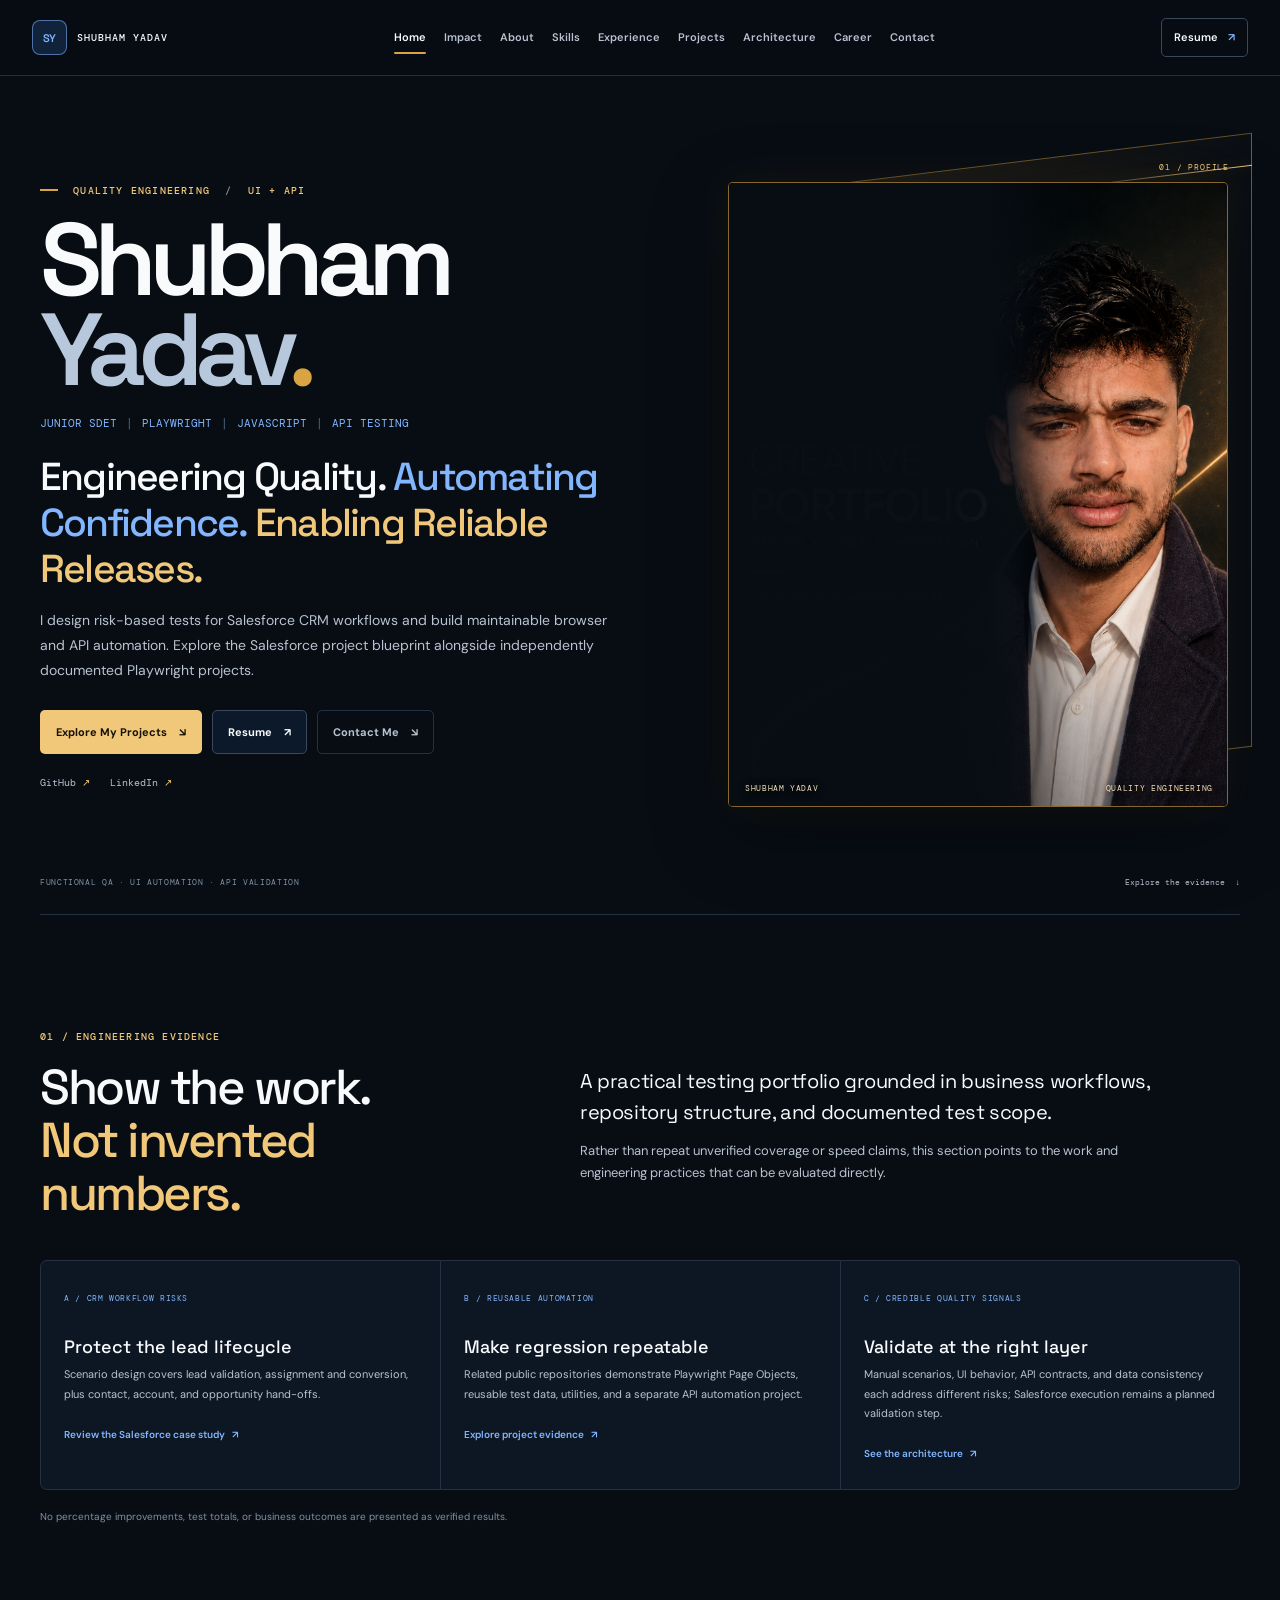
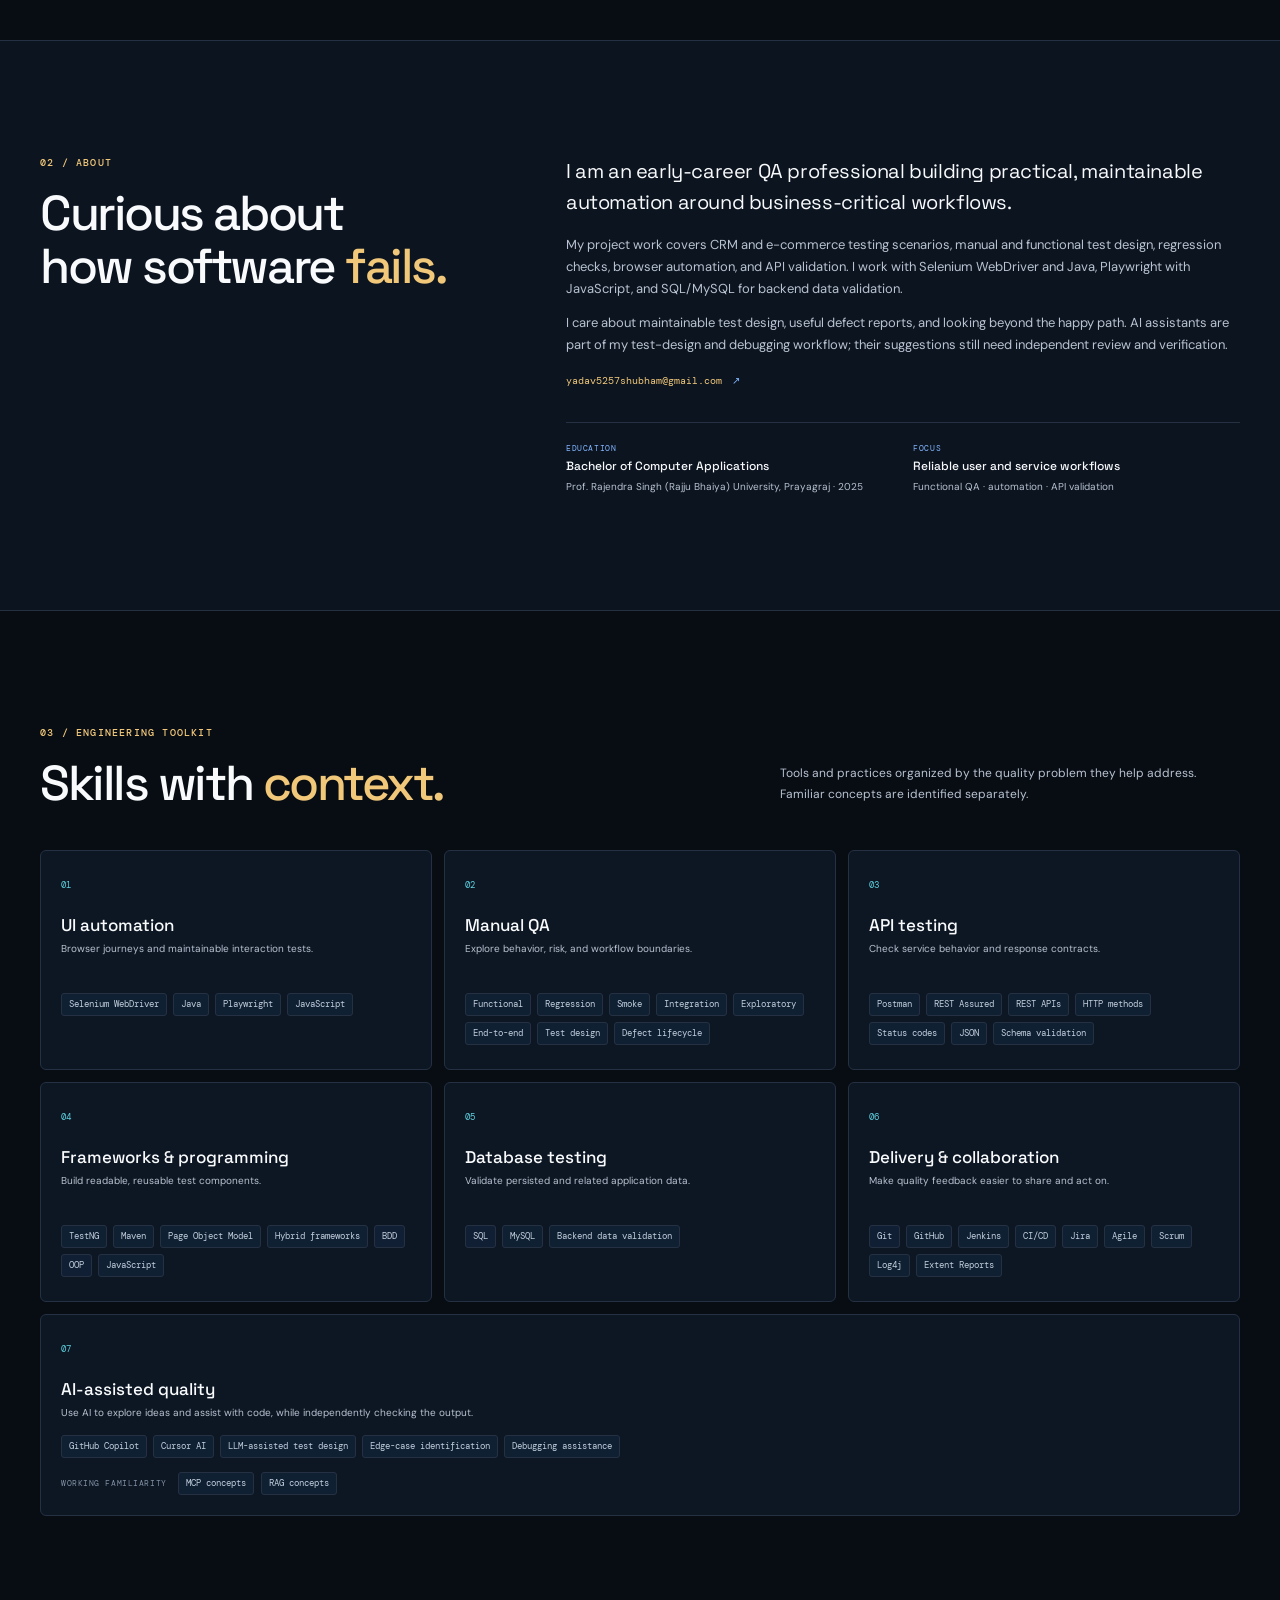
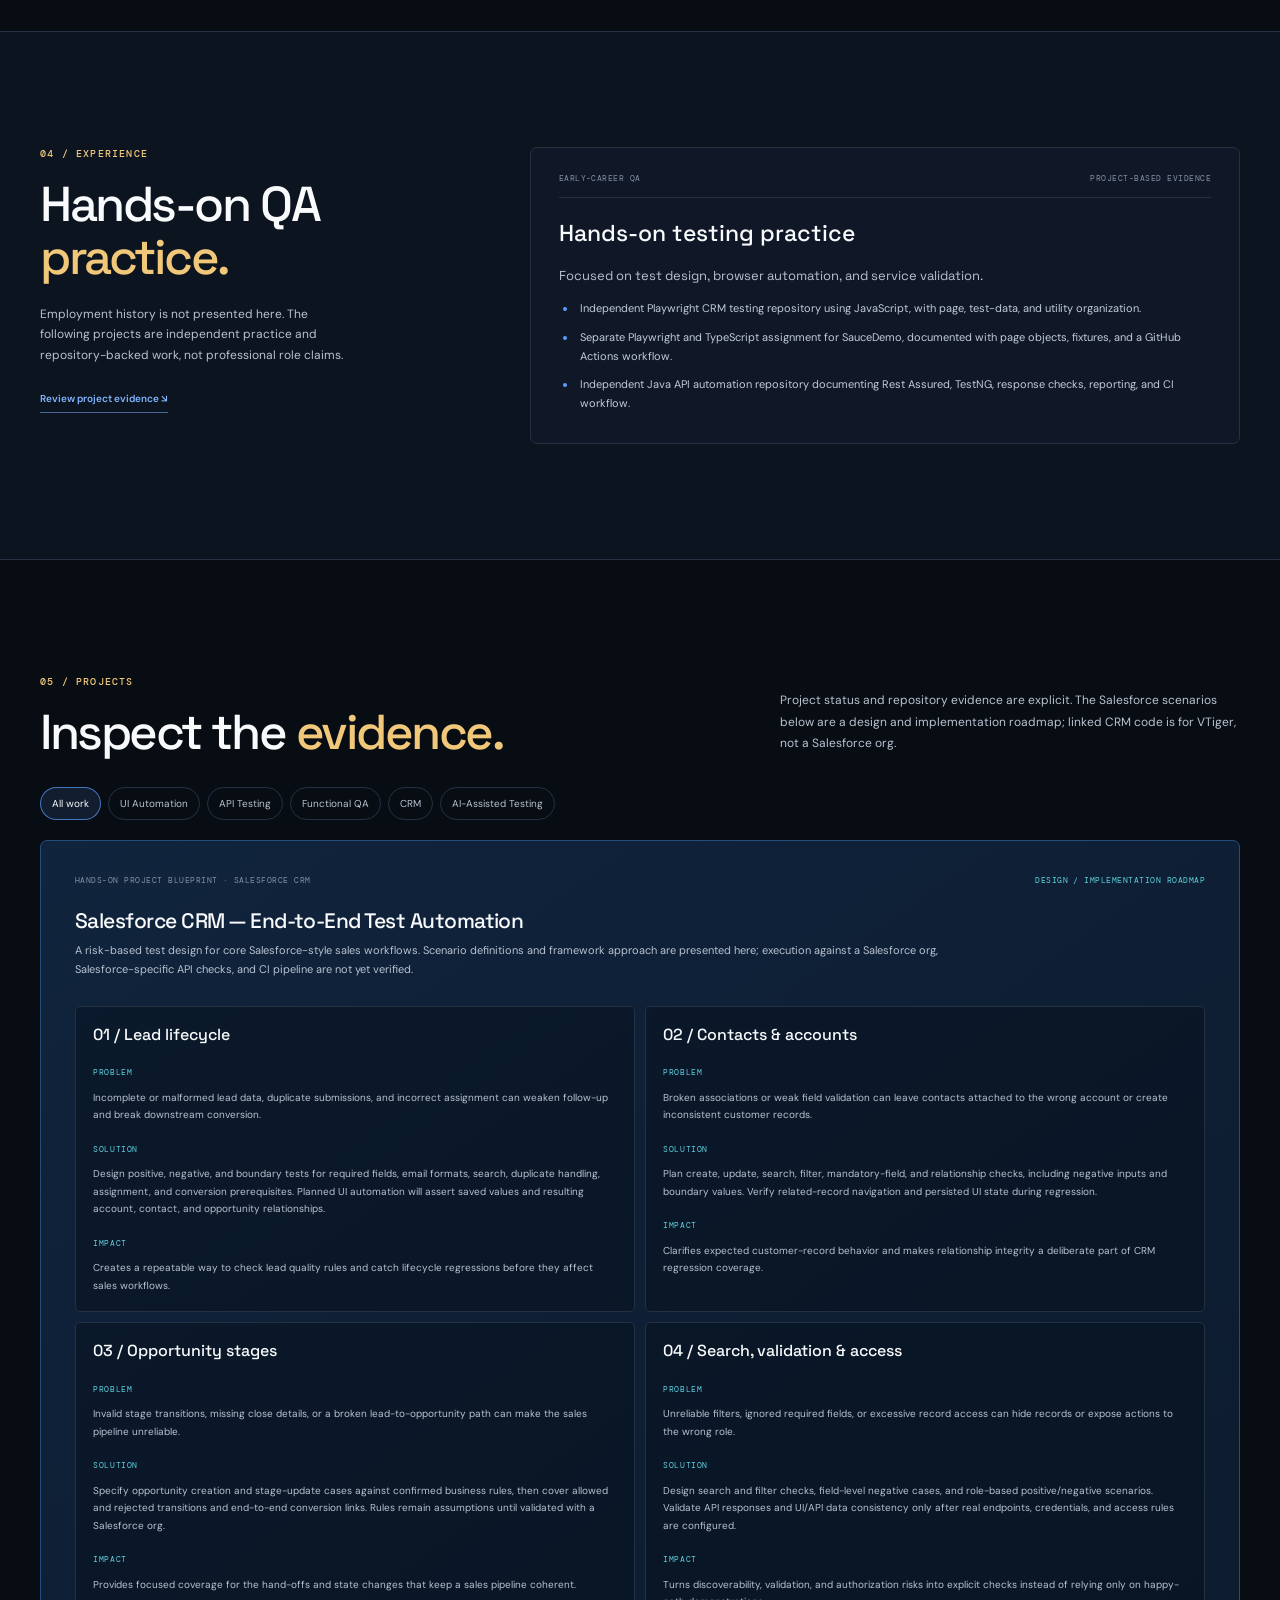
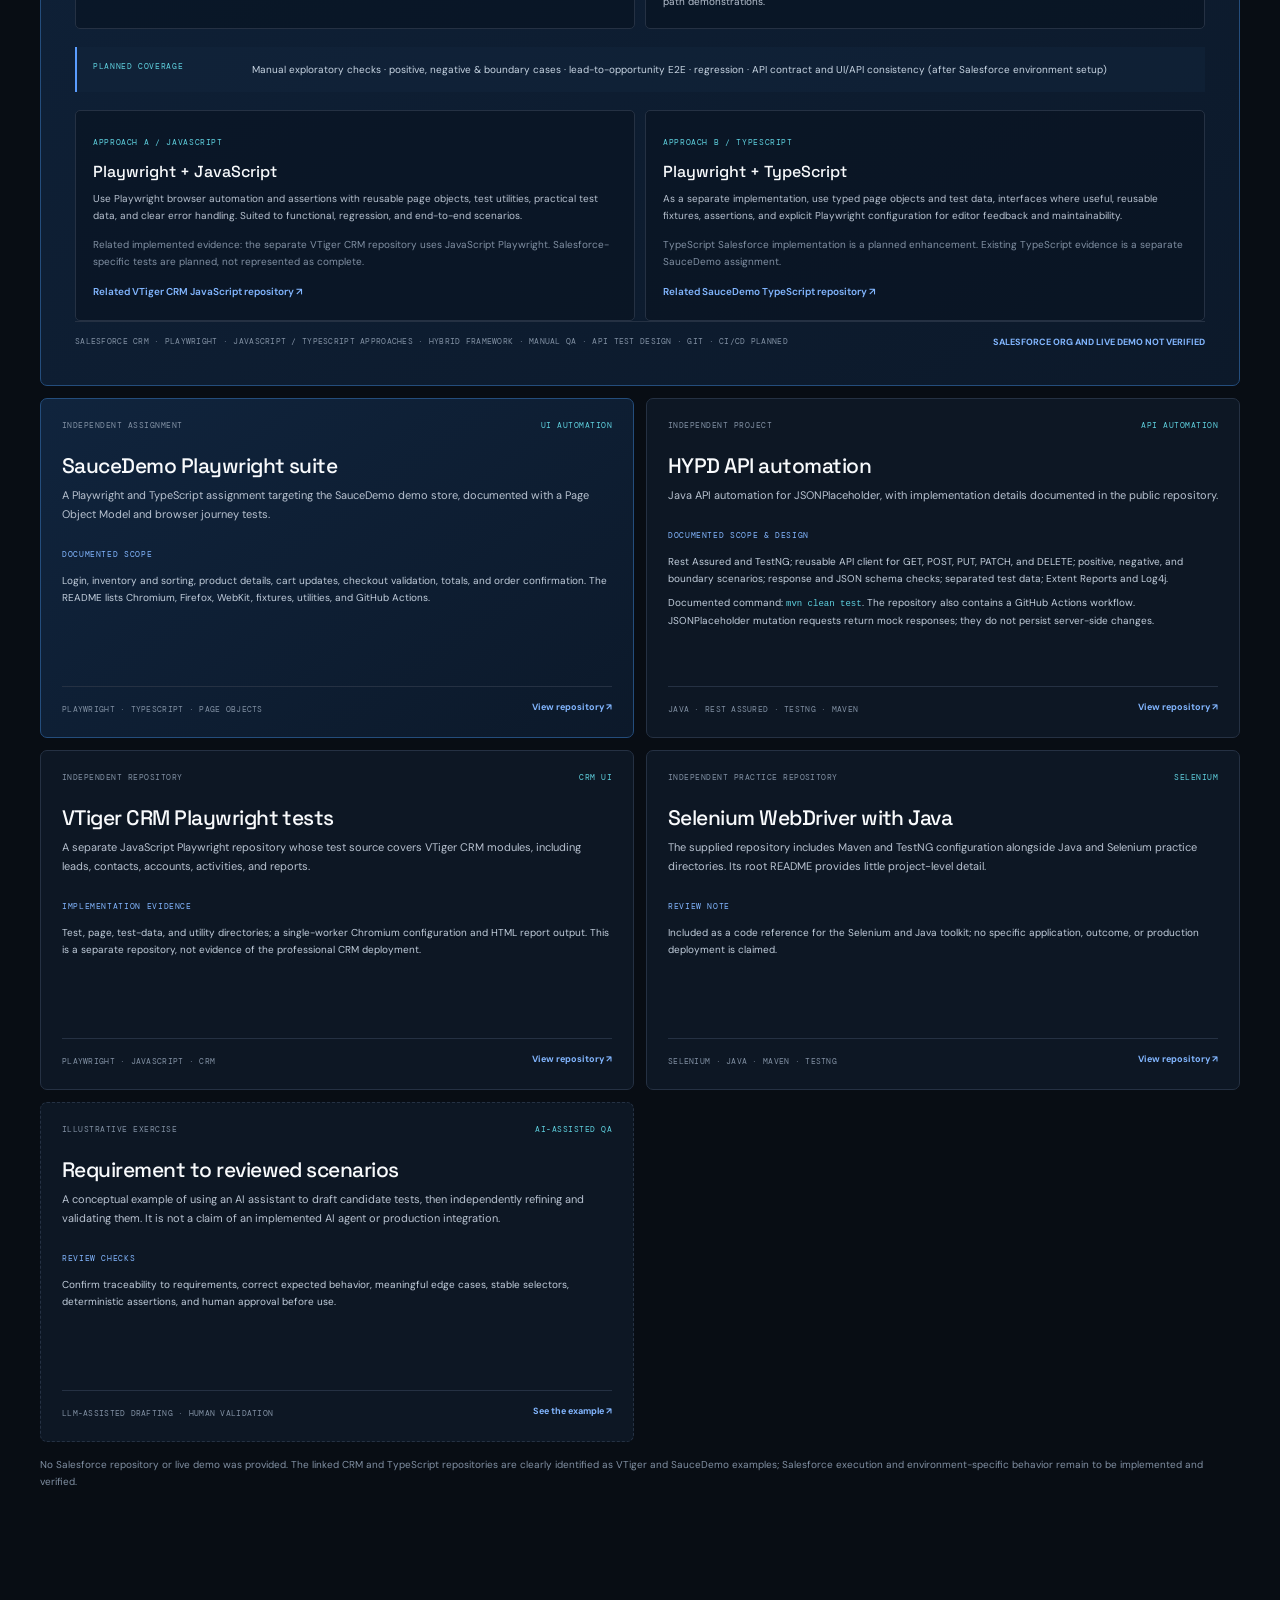
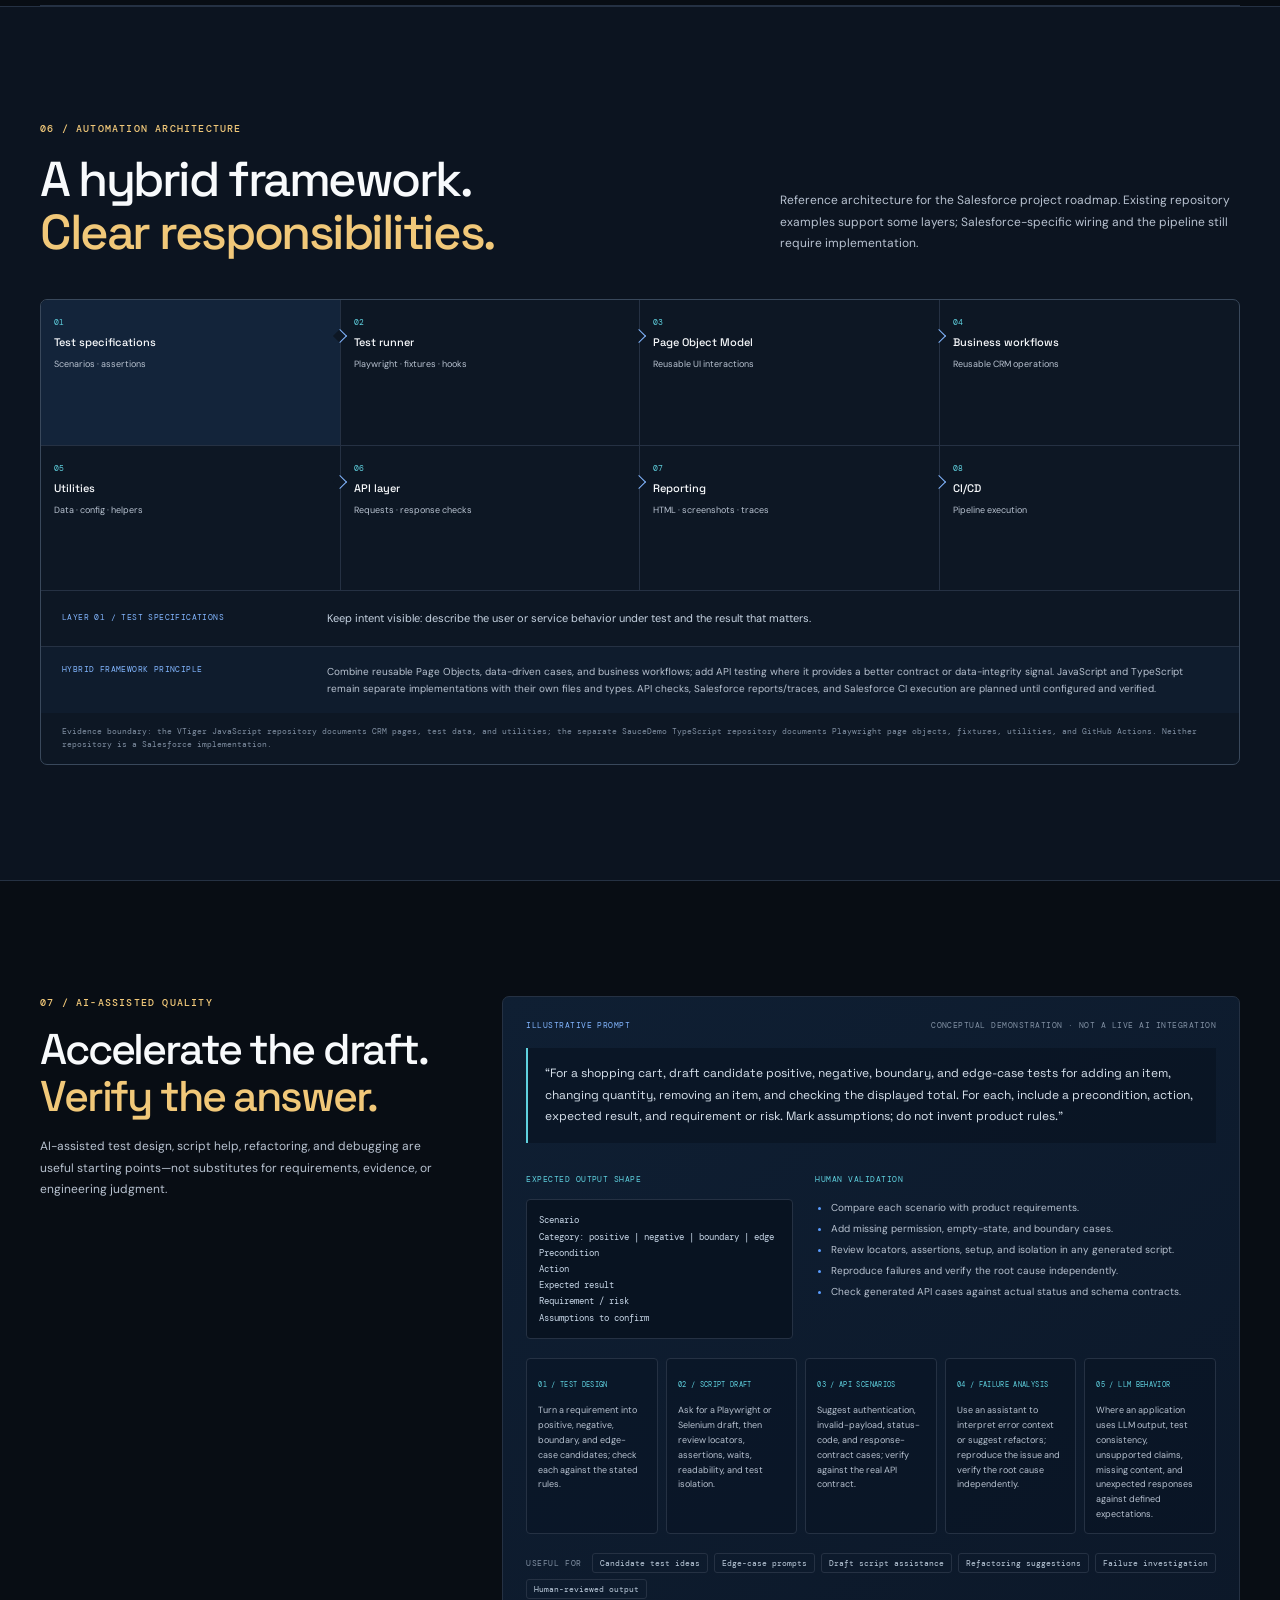
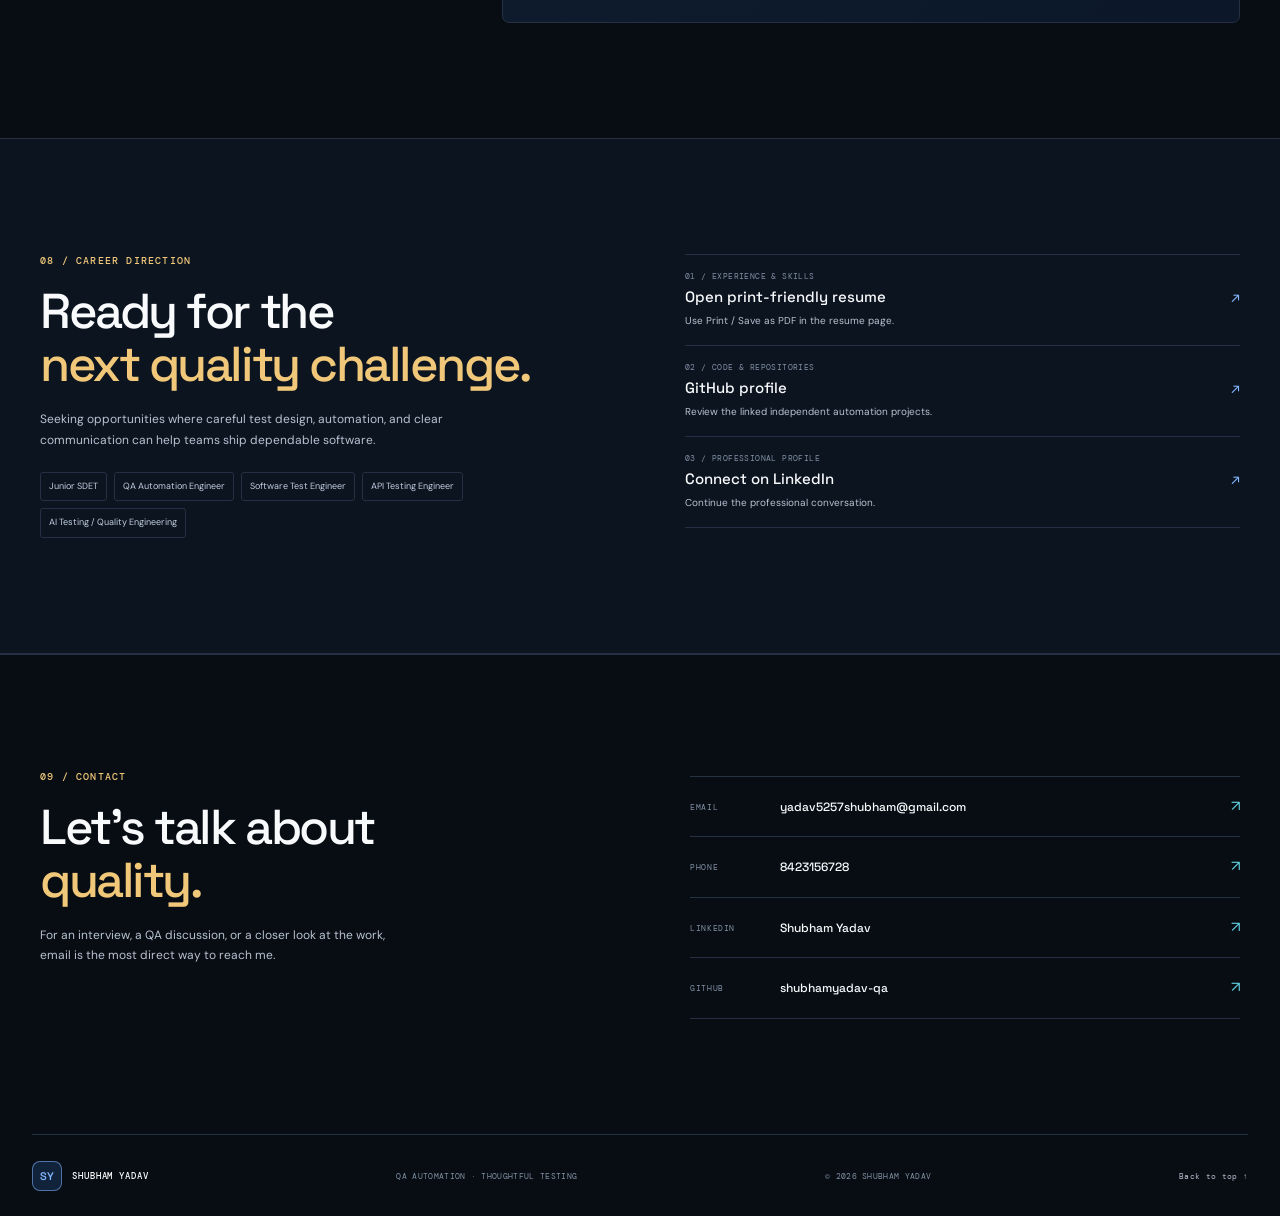
==== commit 03b1a7d9: "Update portfolio with Salesforce QA automation project" ====
--- a/index.html
+++ b/index.html
@@ -4,12 +4,12 @@
     <meta charset="utf-8" />
     <meta name="viewport" content="width=device-width, initial-scale=1" />
     <meta name="theme-color" content="#080d14" />
-    <meta name="description" content="Shubham Yadav is a QA Automation Engineer focused on Selenium, Playwright, API testing, and AI-assisted quality engineering." />
-    <meta property="og:title" content="Shubham Yadav | QA Automation Engineer" />
-    <meta property="og:description" content="UI and API testing, automation engineering, and thoughtful AI-assisted test design." />
+    <meta name="description" content="Shubham Yadav's QA portfolio: Salesforce CRM test design, Playwright automation, manual QA, API testing, and maintainable test architecture." />
+    <meta property="og:title" content="Shubham Yadav | Junior SDET" />
+    <meta property="og:description" content="Salesforce CRM test design, Playwright automation, API testing, and thoughtful quality engineering." />
     <meta property="og:type" content="website" />
     <meta property="og:url" content="https://shubhamyadav-qa.github.io/SDET-portfolio/" />
-    <title>Shubham Yadav | QA Automation Engineer</title>
+    <title>Shubham Yadav | Junior SDET</title>
     <link rel="icon" type="image/svg+xml" href="favicon.svg" />
     <link rel="preconnect" href="https://fonts.googleapis.com" />
     <link rel="preconnect" href="https://fonts.gstatic.com" crossorigin />
@@ -41,9 +41,9 @@
         <div class="hero-copy reveal">
           <p class="eyebrow"><span class="eyebrow-mark" aria-hidden="true"></span> QUALITY ENGINEERING <span class="eyebrow-divider">/</span> UI + API</p>
           <h1 id="hero-title">Shubham<br /><span>Yadav<span class="hero-period">.</span></span></h1>
-          <p class="hero-role">QA Automation Engineer <span>|</span> Selenium <span>|</span> Playwright <span>|</span> API Testing <span>|</span> AI-Assisted Testing</p>
+          <p class="hero-role">JUNIOR SDET <span>|</span> PLAYWRIGHT <span>|</span> JAVASCRIPT <span>|</span> API TESTING</p>
           <h2 class="hero-headline">Engineering Quality. <span>Automating Confidence.</span> <em>Enabling Reliable Releases.</em></h2>
-          <p class="hero-intro">I focus on functional testing, UI and API automation, database validation, and AI-assisted test design to help validate critical application workflows.</p>
+          <p class="hero-intro">I design risk-based tests for Salesforce CRM workflows and build maintainable browser and API automation. Explore the Salesforce project blueprint alongside independently documented Playwright projects.</p>
           <div class="hero-actions">
             <a class="button button-primary" href="#projects">Explore My Projects <span aria-hidden="true">↘</span></a>
             <a class="button button-secondary" href="resume.html">Resume <span aria-hidden="true">↗</span></a>
@@ -69,9 +69,9 @@
         <div class="section-heading reveal"><p class="eyebrow">01 / ENGINEERING EVIDENCE</p><h2 id="impact-title">Show the work.<br /><em>Not invented numbers.</em></h2></div>
         <div class="impact-intro reveal"><p class="lead-copy">A practical testing portfolio grounded in business workflows, repository structure, and documented test scope.</p><p>Rather than repeat unverified coverage or speed claims, this section points to the work and engineering practices that can be evaluated directly.</p></div>
         <div class="impact-rail">
-          <article class="impact-item reveal"><span class="impact-index">A / WORKFLOW SCOPE</span><h3>Business-critical journeys</h3><p>CRM lead and contact workflows, dashboards and reporting, plus e-commerce discovery, cart, checkout, and order journeys.</p><a href="#experience">Professional context <span aria-hidden="true">↗</span></a></article>
-          <article class="impact-item reveal"><span class="impact-index">B / AUTOMATION PRACTICE</span><h3>Reusable test structure</h3><p>Public project artifacts show Page Objects, separated test data and utilities, API clients, and reporting components.</p><a href="#projects">Explore repositories <span aria-hidden="true">↗</span></a></article>
-          <article class="impact-item reveal"><span class="impact-index">C / QUALITY FEEDBACK</span><h3>Layered validation</h3><p>Functional scenarios, browser journeys, service responses, data checks, and clear defect investigation each answer a different risk.</p><a href="#architecture">See the architecture <span aria-hidden="true">↗</span></a></article>
+          <article class="impact-item reveal"><span class="impact-index">A / CRM WORKFLOW RISKS</span><h3>Protect the lead lifecycle</h3><p>Scenario design covers lead validation, assignment and conversion, plus contact, account, and opportunity hand-offs.</p><a href="#projects">Review the Salesforce case study <span aria-hidden="true">↗</span></a></article>
+          <article class="impact-item reveal"><span class="impact-index">B / REUSABLE AUTOMATION</span><h3>Make regression repeatable</h3><p>Related public repositories demonstrate Playwright Page Objects, reusable test data, utilities, and a separate API automation project.</p><a href="#projects">Explore project evidence <span aria-hidden="true">↗</span></a></article>
+          <article class="impact-item reveal"><span class="impact-index">C / CREDIBLE QUALITY SIGNALS</span><h3>Validate at the right layer</h3><p>Manual scenarios, UI behavior, API contracts, and data consistency each address different risks; Salesforce execution remains a planned validation step.</p><a href="#architecture">See the architecture <span aria-hidden="true">↗</span></a></article>
         </div>
         <p class="section-footnote">No percentage improvements, test totals, or business outcomes are presented as verified results.</p>
       </section>
@@ -80,8 +80,8 @@
         <div class="section-wrap about-layout">
           <div class="section-heading reveal"><p class="eyebrow">02 / ABOUT</p><h2 id="about-title">Curious about<br />how software <em>fails.</em></h2></div>
           <div class="about-copy reveal">
-            <p class="lead-copy">I am a QA professional who pairs hands-on testing with a growing automation practice.</p>
-            <p>My experience spans CRM and e-commerce workflows, manual and functional testing, regression checks, browser automation, and API validation. I work with Selenium WebDriver and Java, and Playwright with JavaScript, and I use SQL and MySQL for backend data validation.</p>
+            <p class="lead-copy">I am an early-career QA professional building practical, maintainable automation around business-critical workflows.</p>
+            <p>My project work covers CRM and e-commerce testing scenarios, manual and functional test design, regression checks, browser automation, and API validation. I work with Selenium WebDriver and Java, Playwright with JavaScript, and SQL/MySQL for backend data validation.</p>
             <p>I care about maintainable test design, useful defect reports, and looking beyond the happy path. AI assistants are part of my test-design and debugging workflow; their suggestions still need independent review and verification.</p>
             <a class="about-email" href="mailto:yadav5257shubham@gmail.com">yadav5257shubham@gmail.com <span aria-hidden="true">↗</span></a>
             <div class="about-facts"><div><span>EDUCATION</span><strong>Bachelor of Computer Applications</strong><small>Prof. Rajendra Singh (Rajju Bhaiya) University, Prayagraj · 2025</small></div><div><span>FOCUS</span><strong>Reliable user and service workflows</strong><small>Functional QA · automation · API validation</small></div></div>
@@ -106,20 +106,17 @@
 
       <section class="experience section-pad" id="experience" aria-labelledby="experience-title">
         <div class="section-wrap experience-layout">
-          <div class="experience-summary reveal"><p class="eyebrow">04 / EXPERIENCE</p><h2 id="experience-title">Professional<br /><em>foundation.</em></h2><p>Hands-on QA work across application workflows, exploratory testing, and automation practice.</p><a class="text-link" href="resume.html">Open print-friendly resume <span aria-hidden="true">↗</span></a></div>
+          <div class="experience-summary reveal"><p class="eyebrow">04 / EXPERIENCE</p><h2 id="experience-title">Hands-on QA<br /><em>practice.</em></h2>
+          <p>Employment history is not presented here. The following projects are independent practice and repository-backed work, not professional role claims.</p><a class="text-link" href="#projects">Review project evidence <span aria-hidden="true">↘</span></a></div>
           <article class="experience-entry reveal">
-            <div class="experience-top"><span>INNOVATIVE BUSINESS SOLUTIONS</span><span>PROFESSIONAL EXPERIENCE</span></div>
-            <h3>QA Automation Testing Intern</h3>
-            <p class="experience-dates">July 2025 – September 2026 <span>*</span></p>
-            <p class="experience-note">The supplied materials use both “QA Automation Testing Intern” and “QA Automation Engineer” for this role. This page uses the internship title to keep the employment type explicit; confirm the source title before publication. The profile PDF lists September 2026; the resume version lists “Present.” The date shown here is from the profile PDF and also needs confirmation.</p>
-            <p class="experience-lead">Testing work described across CRM and e-commerce application workflows.</p>
-            <ul class="responsibility-list">
-              <li>Functional, exploratory, smoke, and regression testing of business-critical behavior.</li>
-              <li>CRM coverage across leads, contacts, user roles, dashboards, and reporting workflows.</li>
-              <li>E-commerce journey coverage spanning product discovery, cart, checkout, payment, orders, and accounts.</li>
-              <li>UI automation, API validation, SQL data checks, defect reporting, and AI-assisted test design as part of the broader QA practice.</li>
-            </ul>
-            <p class="experience-note">The profile and resume files were not present in this workspace; specific tools and outcomes are not attributed to an individual workflow without source evidence.</p>
+          <div class="experience-top"><span>EARLY-CAREER QA</span><span>PROJECT-BASED EVIDENCE</span></div>
+          <h3>Hands-on testing practice</h3>
+          <p class="experience-lead">Focused on test design, browser automation, and service validation.</p>
+          <ul class="responsibility-list">
+            <li>Independent Playwright CRM testing repository using JavaScript, with page, test-data, and utility organization.</li>
+            <li>Separate Playwright and TypeScript assignment for SauceDemo, documented with page objects, fixtures, and a GitHub Actions workflow.</li>
+            <li>Independent Java API automation repository documenting Rest Assured, TestNG, response checks, reporting, and CI workflow.</li>
+          </ul>
           </article>
         </div>
       </section>
@@ -127,29 +124,65 @@
       <section class="projects section-wrap section-pad" id="projects" aria-labelledby="projects-title">
         <div class="section-heading section-heading-wide reveal">
           <div><p class="eyebrow">05 / PROJECTS</p><h2 id="projects-title">Inspect the <em>evidence.</em></h2></div>
-          <p class="section-note">Professional workflow contexts and independent repositories are labeled separately. Repository documentation describes scope; this page does not claim those suites were executed here.</p>
+          <p class="section-note">Project status and repository evidence are explicit. The Salesforce scenarios below are a design and implementation roadmap; linked CRM code is for VTiger, not a Salesforce org.</p>
         </div>
         <div class="project-filters" role="group" aria-label="Filter projects">
           <button type="button" class="filter-button is-active" data-filter="all" aria-pressed="true">All work</button>
           <button type="button" class="filter-button" data-filter="ui" aria-pressed="false">UI Automation</button>
           <button type="button" class="filter-button" data-filter="api" aria-pressed="false">API Testing</button>
           <button type="button" class="filter-button" data-filter="functional" aria-pressed="false">Functional QA</button>
+          <button type="button" class="filter-button" data-filter="crm" aria-pressed="false">CRM</button>
           <button type="button" class="filter-button" data-filter="ai" aria-pressed="false">AI-Assisted Testing</button>
         </div>
         <div class="project-grid" id="project-list" aria-live="polite">
-          <article class="project-card project-professional reveal" data-category="functional">
-            <div class="project-meta"><span>PROFESSIONAL CONTEXT</span><span class="project-kind">CRM</span></div>
-            <h3>CRM workflow quality</h3>
-            <p>Functional and regression coverage for lead and contact management, user roles, dashboards, and reporting in the CRM context described in the supplied profile.</p>
-            <div class="case-detail"><span>TEST APPROACH</span><p>Validate create, update, search, role-dependent behavior, and report visibility; pair exploratory checks with repeatable regression scenarios.</p></div>
-            <div class="project-bottom"><span class="project-tech">FUNCTIONAL QA · REGRESSION · CRM WORKFLOWS</span><a class="project-link" href="#experience">Experience context <span aria-hidden="true">↗</span></a></div>
-          </article>
-          <article class="project-card project-professional reveal" data-category="functional">
-            <div class="project-meta"><span>PROFESSIONAL CONTEXT</span><span class="project-kind">COMMERCE</span></div>
-            <h3>E-commerce journey testing</h3>
-            <p>Workflow coverage described in the supplied profile: search and filters through product details, cart, checkout, payment, order placement, and account journeys.</p>
-            <div class="case-detail"><span>TEST APPROACH</span><p>Follow state and data across the customer journey, check validation and boundary behavior, and revisit critical paths during regression.</p></div>
-            <div class="project-bottom"><span class="project-tech">FUNCTIONAL QA · END-TO-END · COMMERCE</span><a class="project-link" href="#experience">Experience context <span aria-hidden="true">↗</span></a></div>
+          <article class="project-card project-feature salesforce-project reveal" data-category="crm ui functional api">
+            <div class="project-meta"><span>HANDS-ON PROJECT BLUEPRINT · SALESFORCE CRM</span><span class="project-kind">DESIGN / IMPLEMENTATION ROADMAP</span></div>
+            <h3>Salesforce CRM — End-to-End Test Automation</h3>
+            <p class="salesforce-intro">A risk-based test design for core Salesforce-style sales workflows. Scenario definitions and framework approach are presented here; execution against a Salesforce org, Salesforce-specific API checks, and CI pipeline are not yet verified.</p>
+            <div class="salesforce-scenarios">
+              <div class="scenario-card" role="group" aria-labelledby="lead-scenario-title">
+                <h4 id="lead-scenario-title">01 / Lead lifecycle</h4>
+                <div><span>Problem</span><p>Incomplete or malformed lead data, duplicate submissions, and incorrect assignment can weaken follow-up and break downstream conversion.</p></div>
+                <div><span>Solution</span><p>Design positive, negative, and boundary tests for required fields, email formats, search, duplicate handling, assignment, and conversion prerequisites. Planned UI automation will assert saved values and resulting account, contact, and opportunity relationships.</p></div>
+                <div><span>Impact</span><p>Creates a repeatable way to check lead quality rules and catch lifecycle regressions before they affect sales workflows.</p></div>
+              </div>
+              <div class="scenario-card" role="group" aria-labelledby="account-scenario-title">
+                <h4 id="account-scenario-title">02 / Contacts &amp; accounts</h4>
+                <div><span>Problem</span><p>Broken associations or weak field validation can leave contacts attached to the wrong account or create inconsistent customer records.</p></div>
+                <div><span>Solution</span><p>Plan create, update, search, filter, mandatory-field, and relationship checks, including negative inputs and boundary values. Verify related-record navigation and persisted UI state during regression.</p></div>
+                <div><span>Impact</span><p>Clarifies expected customer-record behavior and makes relationship integrity a deliberate part of CRM regression coverage.</p></div>
+              </div>
+              <div class="scenario-card" role="group" aria-labelledby="opportunity-scenario-title">
+                <h4 id="opportunity-scenario-title">03 / Opportunity stages</h4>
+                <div><span>Problem</span><p>Invalid stage transitions, missing close details, or a broken lead-to-opportunity path can make the sales pipeline unreliable.</p></div>
+                <div><span>Solution</span><p>Specify opportunity creation and stage-update cases against confirmed business rules, then cover allowed and rejected transitions and end-to-end conversion links. Rules remain assumptions until validated with a Salesforce org.</p></div>
+                <div><span>Impact</span><p>Provides focused coverage for the hand-offs and state changes that keep a sales pipeline coherent.</p></div>
+              </div>
+              <div class="scenario-card" role="group" aria-labelledby="access-scenario-title">
+                <h4 id="access-scenario-title">04 / Search, validation &amp; access</h4>
+                <div><span>Problem</span><p>Unreliable filters, ignored required fields, or excessive record access can hide records or expose actions to the wrong role.</p></div>
+                <div><span>Solution</span><p>Design search and filter checks, field-level negative cases, and role-based positive/negative scenarios. Validate API responses and UI/API data consistency only after real endpoints, credentials, and access rules are configured.</p></div>
+                <div><span>Impact</span><p>Turns discoverability, validation, and authorization risks into explicit checks instead of relying only on happy-path demonstrations.</p></div>
+              </div>
+            </div>
+            <div class="coverage-strip"><span>PLANNED COVERAGE</span><p>Manual exploratory checks · positive, negative &amp; boundary cases · lead-to-opportunity E2E · regression · API contract and UI/API consistency (after Salesforce environment setup)</p></div>
+            <div class="implementation-approaches">
+              <section class="approach-card">
+                <span class="approach-label">APPROACH A / JAVASCRIPT</span>
+                <h4>Playwright + JavaScript</h4>
+                <p>Use Playwright browser automation and assertions with reusable page objects, test utilities, practical test data, and clear error handling. Suited to functional, regression, and end-to-end scenarios.</p>
+                <p class="approach-status">Related implemented evidence: the separate VTiger CRM repository uses JavaScript Playwright. Salesforce-specific tests are planned, not represented as complete.</p>
+                <a href="https://github.com/shubhamyadav-qa/LLM-MCP-with_Playwrightjavascript" target="_blank" rel="noopener noreferrer">Related VTiger CRM JavaScript repository <span aria-hidden="true">↗</span></a>
+              </section>
+              <section class="approach-card">
+                <span class="approach-label">APPROACH B / TYPESCRIPT</span>
+                <h4>Playwright + TypeScript</h4>
+                <p>As a separate implementation, use typed page objects and test data, interfaces where useful, reusable fixtures, assertions, and explicit Playwright configuration for editor feedback and maintainability.</p>
+                <p class="approach-status">TypeScript Salesforce implementation is a planned enhancement. Existing TypeScript evidence is a separate SauceDemo assignment.</p>
+                <a href="https://github.com/shubhamyadav-qa/hypd-sdet-ui-automation-assignment" target="_blank" rel="noopener noreferrer">Related SauceDemo TypeScript repository <span aria-hidden="true">↗</span></a>
+              </section>
+            </div>
+            <div class="project-bottom"><span class="project-tech">SALESFORCE CRM · PLAYWRIGHT · JAVASCRIPT / TYPESCRIPT APPROACHES · HYBRID FRAMEWORK · MANUAL QA · API TEST DESIGN · GIT · CI/CD PLANNED</span><span class="project-link project-status">SALESFORCE ORG AND LIVE DEMO NOT VERIFIED</span></div>
           </article>
           <article class="project-card project-feature reveal" data-category="ui functional">
             <div class="project-meta"><span>INDEPENDENT ASSIGNMENT</span><span class="project-kind">UI AUTOMATION</span></div>
@@ -165,7 +198,7 @@
             <div class="case-detail"><span>DOCUMENTED SCOPE &amp; DESIGN</span><p>Rest Assured and TestNG; reusable API client for GET, POST, PUT, PATCH, and DELETE; positive, negative, and boundary scenarios; response and JSON schema checks; separated test data; Extent Reports and Log4j.</p><p>Documented command: <code>mvn clean test</code>. The repository also contains a GitHub Actions workflow. JSONPlaceholder mutation requests return mock responses; they do not persist server-side changes.</p></div>
             <div class="project-bottom"><span class="project-tech">JAVA · REST ASSURED · TESTNG · MAVEN</span><a class="project-link" href="https://github.com/shubhamyadav-qa/hypd-api-automation" target="_blank" rel="noopener noreferrer">View repository <span aria-hidden="true">↗</span></a></div>
           </article>
-          <article class="project-card reveal" data-category="ui functional">
+          <article class="project-card reveal" data-category="ui functional crm">
             <div class="project-meta"><span>INDEPENDENT REPOSITORY</span><span class="project-kind">CRM UI</span></div>
             <h3>VTiger CRM Playwright tests</h3>
             <p>A separate JavaScript Playwright repository whose test source covers VTiger CRM modules, including leads, contacts, accounts, activities, and reports.</p>
@@ -187,25 +220,26 @@
             <div class="project-bottom"><span class="project-tech">LLM-ASSISTED DRAFTING · HUMAN VALIDATION</span><a class="project-link" href="#ai-testing">See the example <span aria-hidden="true">↗</span></a></div>
           </article>
         </div>
-        <p class="section-footnote">The user-supplied <code>hypd-sdet-ui-automation</code> URL was unavailable (404 during inspection). This page links the accessible SauceDemo assignment repository instead. No live demo was provided.</p>
+        <p class="section-footnote">No Salesforce repository or live demo was provided. The linked CRM and TypeScript repositories are clearly identified as VTiger and SauceDemo examples; Salesforce execution and environment-specific behavior remain to be implemented and verified.</p>
       </section>
 
       <section class="architecture-section section-pad" id="architecture" aria-labelledby="architecture-title">
         <div class="section-wrap">
-          <div class="section-heading section-heading-wide reveal"><div><p class="eyebrow">06 / AUTOMATION ARCHITECTURE</p><h2 id="architecture-title">Clear boundaries.<br /><em>Useful feedback.</em></h2></div><p class="section-note">A conceptual reference model informed by structures documented in the linked UI and API repositories—not a claim that every project implements every layer.</p></div>
+          <div class="section-heading section-heading-wide reveal"><div><p class="eyebrow">06 / AUTOMATION ARCHITECTURE</p><h2 id="architecture-title">A hybrid framework.<br /><em>Clear responsibilities.</em></h2></div><p class="section-note">Reference architecture for the Salesforce project roadmap. Existing repository examples support some layers; Salesforce-specific wiring and the pipeline still require implementation.</p></div>
           <div class="architecture-card reveal">
             <div class="architecture-flow" role="group" aria-label="Select an automation architecture layer">
-              <button class="flow-node is-active" type="button" data-layer="specs" aria-pressed="true"><span>01</span><strong>Test specifications</strong><small>Expected behavior</small></button>
-              <button class="flow-node" type="button" data-layer="runner" aria-pressed="false"><span>02</span><strong>Test runner</strong><small>TestNG / Playwright</small></button>
-              <button class="flow-node" type="button" data-layer="adapters" aria-pressed="false"><span>03</span><strong>Page objects / API clients</strong><small>UI actions · requests</small></button>
-              <button class="flow-node" type="button" data-layer="shared" aria-pressed="false"><span>04</span><strong>Shared config &amp; data</strong><small>Reusable support</small></button>
-              <button class="flow-node" type="button" data-layer="application" aria-pressed="false"><span>05</span><strong>Application under test</strong><small>Browser · service</small></button>
-              <button class="flow-node" type="button" data-layer="assertions" aria-pressed="false"><span>06</span><strong>Assertions &amp; validation</strong><small>Behavior · contract</small></button>
-              <button class="flow-node" type="button" data-layer="reports" aria-pressed="false"><span>07</span><strong>Reports &amp; analysis</strong><small>Evidence · diagnosis</small></button>
+              <button class="flow-node is-active" type="button" data-layer="specs" aria-pressed="true"><span>01</span><strong>Test specifications</strong><small>Scenarios · assertions</small></button>
+              <button class="flow-node" type="button" data-layer="runner" aria-pressed="false"><span>02</span><strong>Test runner</strong><small>Playwright · fixtures · hooks</small></button>
+              <button class="flow-node" type="button" data-layer="pages" aria-pressed="false"><span>03</span><strong>Page Object Model</strong><small>Reusable UI interactions</small></button>
+              <button class="flow-node" type="button" data-layer="workflows" aria-pressed="false"><span>04</span><strong>Business workflows</strong><small>Reusable CRM operations</small></button>
+              <button class="flow-node" type="button" data-layer="utilities" aria-pressed="false"><span>05</span><strong>Utilities</strong><small>Data · config · helpers</small></button>
+              <button class="flow-node" type="button" data-layer="api" aria-pressed="false"><span>06</span><strong>API layer</strong><small>Requests · response checks</small></button>
+              <button class="flow-node" type="button" data-layer="reports" aria-pressed="false"><span>07</span><strong>Reporting</strong><small>HTML · screenshots · traces</small></button>
+              <button class="flow-node" type="button" data-layer="cicd" aria-pressed="false"><span>08</span><strong>CI/CD</strong><small>Pipeline execution</small></button>
             </div>
             <div class="architecture-detail" aria-live="polite"><span id="layer-label">LAYER 01 / TEST SPECIFICATIONS</span><p id="layer-description">Keep intent visible: describe the user or service behavior under test and the result that matters.</p></div>
-            <div class="architecture-notes"><span>WHY SEPARATE LAYERS?</span><p>Test intent stays readable, shared code stays reusable, and failures can be traced to the behavior being checked. UI tests exercise browser journeys; API tests validate service contracts. Keep data explicit and tests isolated where the project supports it.</p></div>
-            <p class="architecture-evidence">Repository-specific examples: the SauceDemo README describes Page Objects, fixtures, utilities, and GitHub Actions; the API README describes an API client, test data, schema checks, reporting, logging, and a workflow.</p>
+            <div class="architecture-notes"><span>HYBRID FRAMEWORK PRINCIPLE</span><p>Combine reusable Page Objects, data-driven cases, and business workflows; add API testing where it provides a better contract or data-integrity signal. JavaScript and TypeScript remain separate implementations with their own files and types. API checks, Salesforce reports/traces, and Salesforce CI execution are planned until configured and verified.</p></div>
+            <p class="architecture-evidence">Evidence boundary: the VTiger JavaScript repository documents CRM pages, test data, and utilities; the separate SauceDemo TypeScript repository documents Playwright page objects, fixtures, utilities, and GitHub Actions. Neither repository is a Salesforce implementation.</p>
           </div>
         </div>
       </section>
@@ -238,7 +272,7 @@
 
       <section class="career section-pad" id="career" aria-labelledby="career-title">
         <div class="section-wrap career-layout">
-          <div class="career-copy reveal"><p class="eyebrow">08 / CAREER DIRECTION</p><h2 id="career-title">Ready for the<br /><em>next quality challenge.</em></h2><p>Seeking opportunities where careful test design, automation, and clear communication can help teams ship dependable software.</p><div class="target-roles"><span>QA Automation Engineer</span><span>Software Test Engineer</span><span>SDET</span><span>API Testing Engineer</span><span>AI Testing / Quality Engineering</span></div></div>
+          <div class="career-copy reveal"><p class="eyebrow">08 / CAREER DIRECTION</p><h2 id="career-title">Ready for the<br /><em>next quality challenge.</em></h2><p>Seeking opportunities where careful test design, automation, and clear communication can help teams ship dependable software.</p><div class="target-roles"><span>Junior SDET</span><span>QA Automation Engineer</span><span>Software Test Engineer</span><span>API Testing Engineer</span><span>AI Testing / Quality Engineering</span></div></div>
           <div class="career-actions reveal"><a href="resume.html"><span>01 / EXPERIENCE &amp; SKILLS</span><strong>Open print-friendly resume <b aria-hidden="true">↗</b></strong><small>Use Print / Save as PDF in the resume page.</small></a><a href="https://github.com/shubhamyadav-qa" target="_blank" rel="noopener noreferrer"><span>02 / CODE &amp; REPOSITORIES</span><strong>GitHub profile <b aria-hidden="true">↗</b></strong><small>Review the linked independent automation projects.</small></a><a href="https://www.linkedin.com/in/shubham-yadav-qa-engineer/" target="_blank" rel="noopener noreferrer"><span>03 / PROFESSIONAL PROFILE</span><strong>Connect on LinkedIn <b aria-hidden="true">↗</b></strong><small>Continue the professional conversation.</small></a></div>
         </div>
       </section>
--- a/styles.css
+++ b/styles.css
@@ -134,9 +134,6 @@
 .experience-entry { padding: 25px 28px; border: 1px solid var(--line); border-radius: 7px; background: var(--panel); }
 .experience-top { display: flex; justify-content: space-between; gap: 15px; padding-bottom: 14px; border-bottom: 1px solid var(--line); color: var(--quiet); font: 400 8px var(--mono); letter-spacing: .06em; }
 .experience-entry h3 { margin: 20px 0 2px; font: 500 23px var(--display); }
-.experience-dates { margin: 0; color: var(--cyan); font: 400 10px var(--mono); }
-.experience-dates span { color: var(--red); }
-.experience-note { margin: 11px 0; color: var(--quiet); font-size: 9px; line-height: 1.7; }
 .experience-lead { margin: 19px 0 10px; color: var(--muted); font: 400 13px var(--display); }
 .responsibility-list { margin: 0; padding-left: 18px; color: #c0ccda; font-size: 11px; }
 .responsibility-list li { padding: 5px 0 5px 3px; }
@@ -150,7 +147,25 @@
 .project-card:hover { transform: translateY(-3px); border-color: var(--line-strong); background: var(--panel); }
 .project-card[hidden] { display: none; }
 .project-feature { border-color: #244d7c; background: linear-gradient(145deg, #10243d, #0c192a); }
-.project-professional { background: #0d1b2d; }
+.salesforce-project { grid-column: 1 / -1; padding: clamp(20px, 3vw, 34px); }
+.salesforce-project > h3 { max-width: 850px; font-size: clamp(25px, 3vw, 34px); }
+.salesforce-intro { max-width: 900px; }
+.salesforce-scenarios { display: grid; grid-template-columns: repeat(2, minmax(0, 1fr)); gap: 10px; margin: 10px 0 18px; }
+.scenario-card { min-width: 0; padding: 17px; border: 1px solid var(--line); border-radius: 5px; background: rgba(7, 17, 30, .55); }
+.scenario-card h4, .approach-card h4 { margin: 0 0 13px; font: 500 16px/1.35 var(--display); }
+.scenario-card > div { margin-top: 11px; }
+.scenario-card > div > span, .approach-label, .coverage-strip > span { color: var(--cyan); font: 400 8px var(--mono); letter-spacing: .08em; text-transform: uppercase; }
+.scenario-card p, .approach-card p { margin: 5px 0 0; color: var(--muted); font-size: 10px; line-height: 1.75; }
+.coverage-strip { display: grid; grid-template-columns: 145px 1fr; gap: 14px; padding: 14px 16px; border-left: 2px solid var(--blue); background: rgba(19, 37, 60, .52); }
+.coverage-strip p { margin: 0; color: #c8d5e3; font-size: 10px; line-height: 1.7; }
+.implementation-approaches { display: grid; grid-template-columns: repeat(2, minmax(0, 1fr)); gap: 10px; margin-top: 18px; }
+.approach-card { min-width: 0; padding: 17px; border: 1px solid var(--line); border-radius: 5px; background: rgba(8, 19, 33, .65); }
+.approach-card h4 { margin: 8px 0 7px; }
+.approach-card .approach-status { margin-top: 11px; color: var(--quiet); }
+.approach-card > a { display: inline-block; margin-top: 12px; color: var(--blue-bright); font-size: 10px; font-weight: 600; }
+.approach-card > a:hover { color: var(--cyan); }
+.project-status { max-width: 30%; color: var(--quiet); text-align: right; }
+.salesforce-project .project-bottom { align-items: start; }
 .project-concept { border-style: dashed; }
 .project-meta { display: flex; justify-content: space-between; gap: 12px; color: var(--quiet); font: 400 8px var(--mono); letter-spacing: .06em; }
 .project-kind { color: var(--cyan); }
@@ -166,9 +181,12 @@
 .projects code { color: var(--cyan); font-size: .9em; }
 .architecture-section { border-block: 1px solid var(--line); background: var(--page-raised); }
 .architecture-card { overflow: hidden; border: 1px solid var(--line-strong); border-radius: 7px; background: var(--panel-soft); }
-.architecture-flow { display: grid; grid-template-columns: repeat(7, minmax(0, 1fr)); }
+.architecture-flow { display: grid; grid-template-columns: repeat(4, minmax(0, 1fr)); }
 .flow-node { position: relative; display: flex; min-width: 0; min-height: 145px; flex-direction: column; align-items: flex-start; justify-content: flex-start; gap: 8px; padding: 17px 13px; border: 0; border-right: 1px solid var(--line); color: var(--ink); background: transparent; text-align: left; cursor: pointer; transition: background .2s; }
 .flow-node:last-child { border-right: 0; }
+.flow-node:nth-child(4n) { border-right: 0; }
+.flow-node:nth-child(4n)::after { display: none; }
+.flow-node:nth-child(n+5) { border-top: 1px solid var(--line); }
 .flow-node:not(:last-child)::after { position: absolute; z-index: 1; top: 31px; right: -5px; width: 9px; height: 9px; border-top: 1px solid var(--blue-bright); border-right: 1px solid var(--blue-bright); background: var(--panel-soft); content: ""; transform: rotate(45deg); }
 .flow-node:hover, .flow-node.is-active { background: #13243a; }
 .flow-node > span { color: var(--cyan); font: 400 8px var(--mono); }
@@ -238,11 +256,6 @@
   .wordmark-mark { width: 32px; height: 32px; }
   .header-resume { padding-inline: 9px; }
   .hero { gap: 42px; }
-  .architecture-flow { grid-template-columns: repeat(4, minmax(0, 1fr)); }
-  .flow-node:nth-child(4) { border-right: 0; }
-  .flow-node:nth-child(4)::after { display: none; }
-  .flow-node:nth-child(n+5) { border-top: 1px solid var(--line); }
-  .flow-node:nth-child(7) { border-right: 0; }
   .architecture-notes, .architecture-detail { grid-template-columns: 190px 1fr; }
 }
 @media (max-width: 860px) {
@@ -303,15 +316,18 @@
   .experience-entry { padding: 19px; }
   .experience-top { flex-direction: column; gap: 5px; }
   .project-card { min-height: 0; padding: 19px; }
+  .salesforce-project { padding: 19px; }
+  .salesforce-scenarios, .implementation-approaches { grid-template-columns: 1fr; }
+  .coverage-strip { grid-template-columns: 1fr; gap: 6px; }
+  .salesforce-project .project-bottom { flex-direction: column; align-items: start; }
+  .salesforce-project .project-tech, .project-status { max-width: none; text-align: left; }
   .project-filters { gap: 6px; margin-top: 0; }
   .filter-button { padding: 6px 9px; font-size: 9px; }
   .architecture-flow { grid-template-columns: 1fr; }
   .flow-node { min-height: 78px; flex-direction: row; align-items: center; padding: 12px 15px; border-right: 0; border-bottom: 1px solid var(--line); }
   .flow-node:nth-child(n+2) { border-top: 0; }
-  .flow-node:nth-child(4) { border-right: 0; }
   .flow-node:last-child { border-bottom: 0; }
-  .flow-node:not(:last-child)::after { top: auto; right: 19px; bottom: -5px; transform: rotate(135deg); }
-  .flow-node:nth-child(4)::after { display: block; }
+  .flow-node:not(:last-child)::after { display: block; top: auto; right: 19px; bottom: -5px; transform: rotate(135deg); }
   .flow-node strong { flex: 1; }
   .flow-node small { width: 105px; }
   .architecture-detail, .architecture-notes { grid-template-columns: 1fr; gap: 7px; padding: 15px; }
